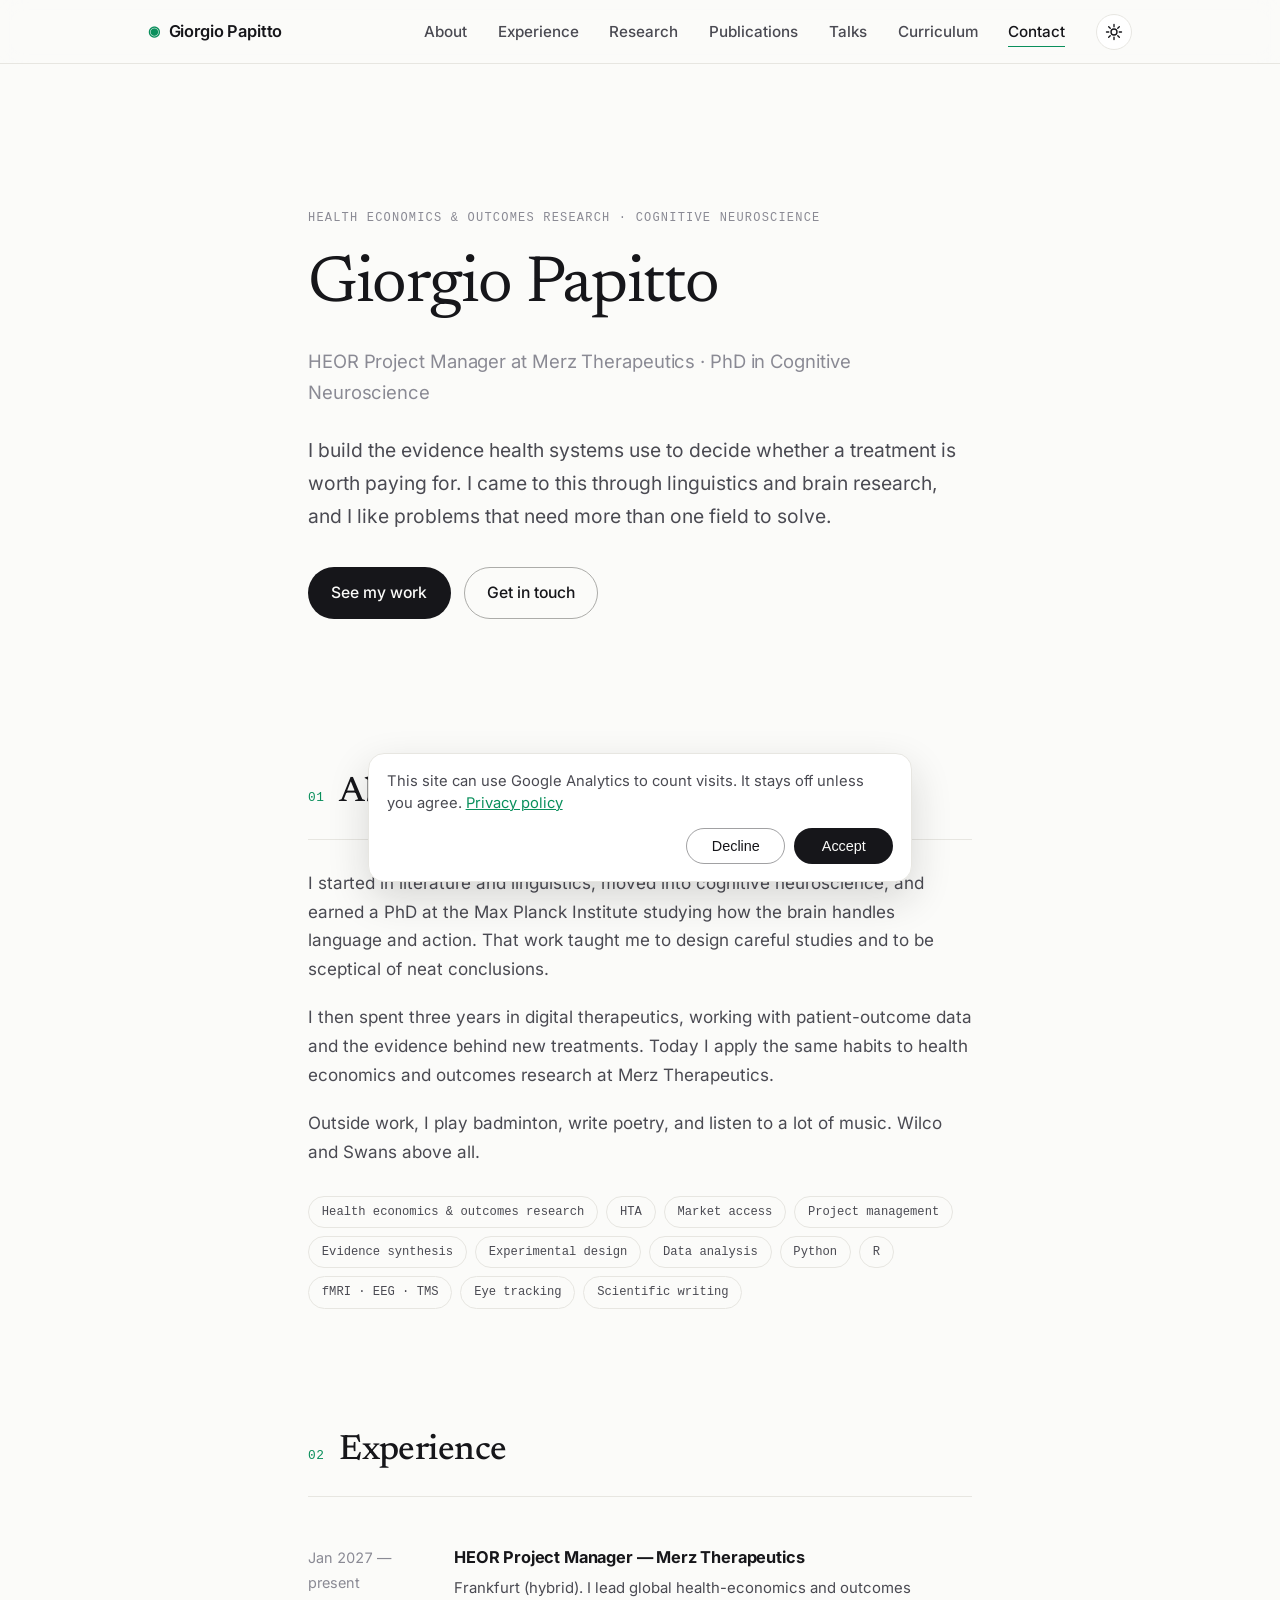
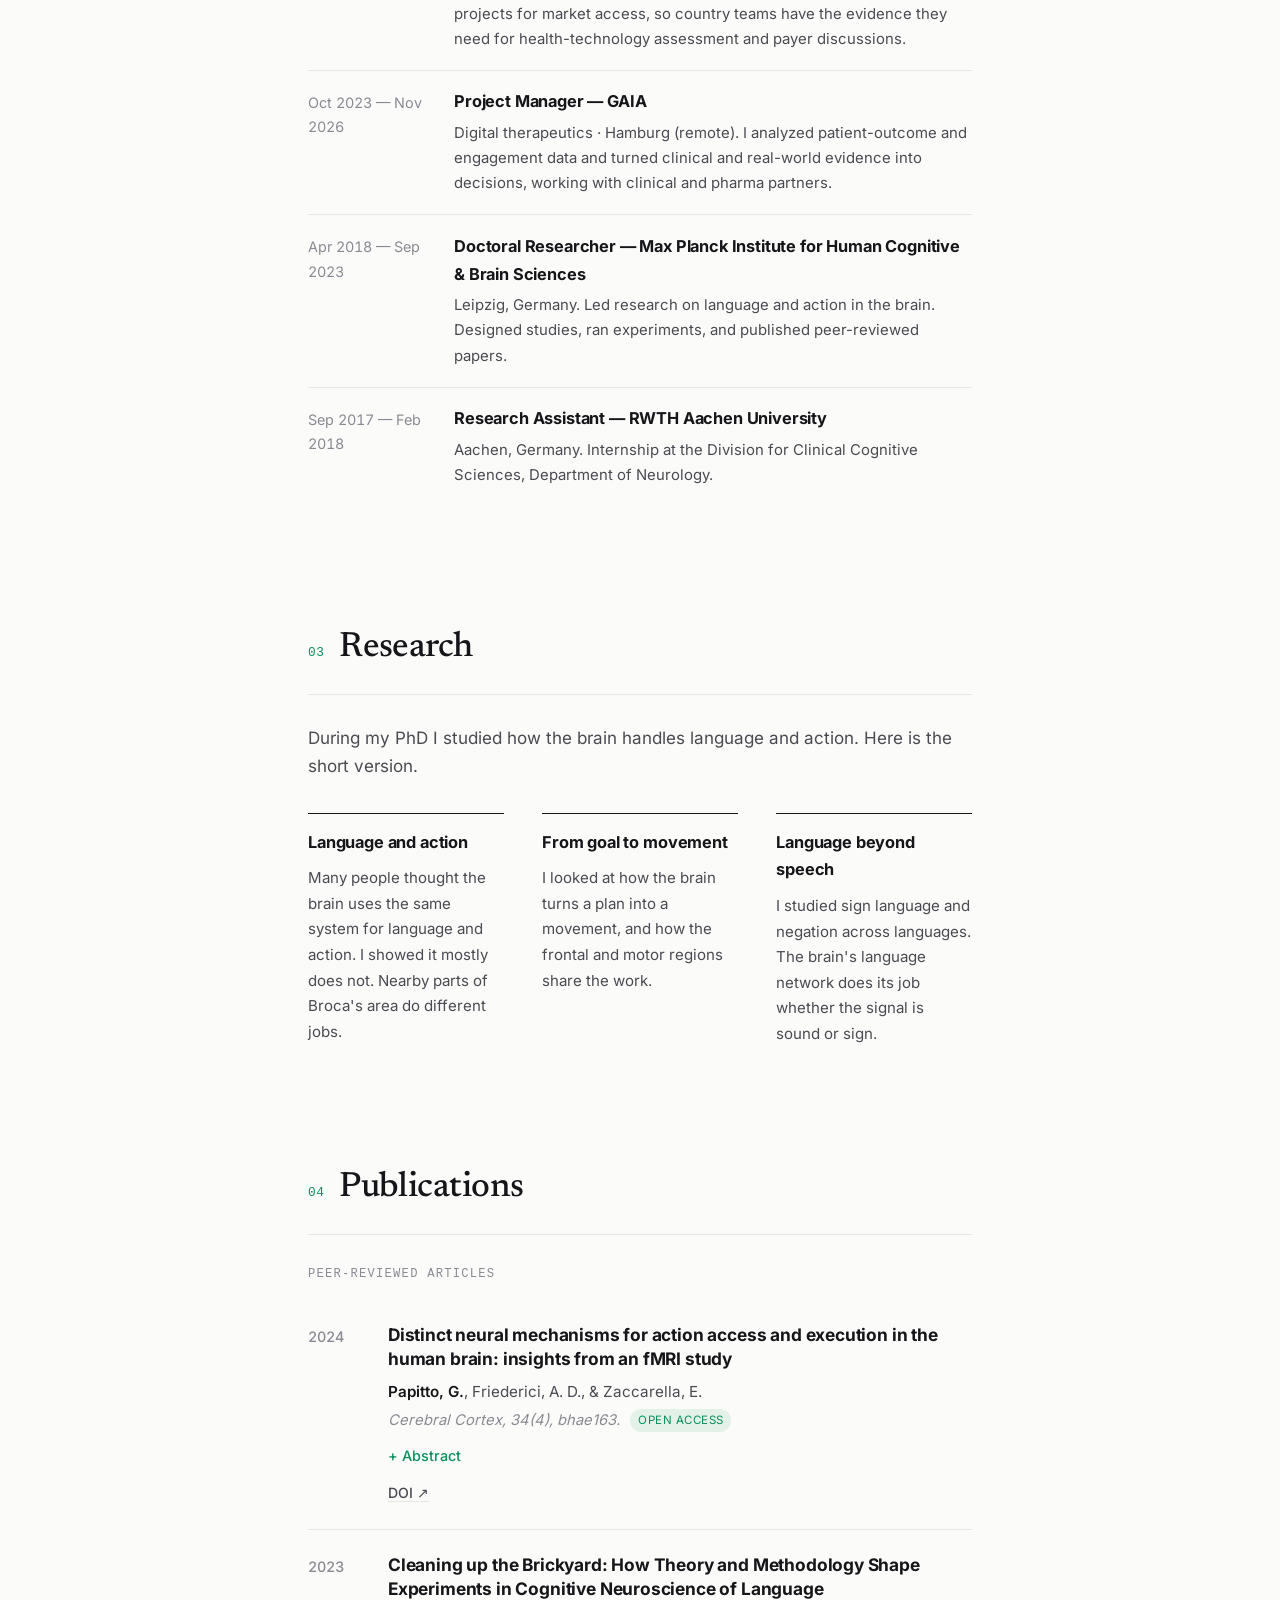
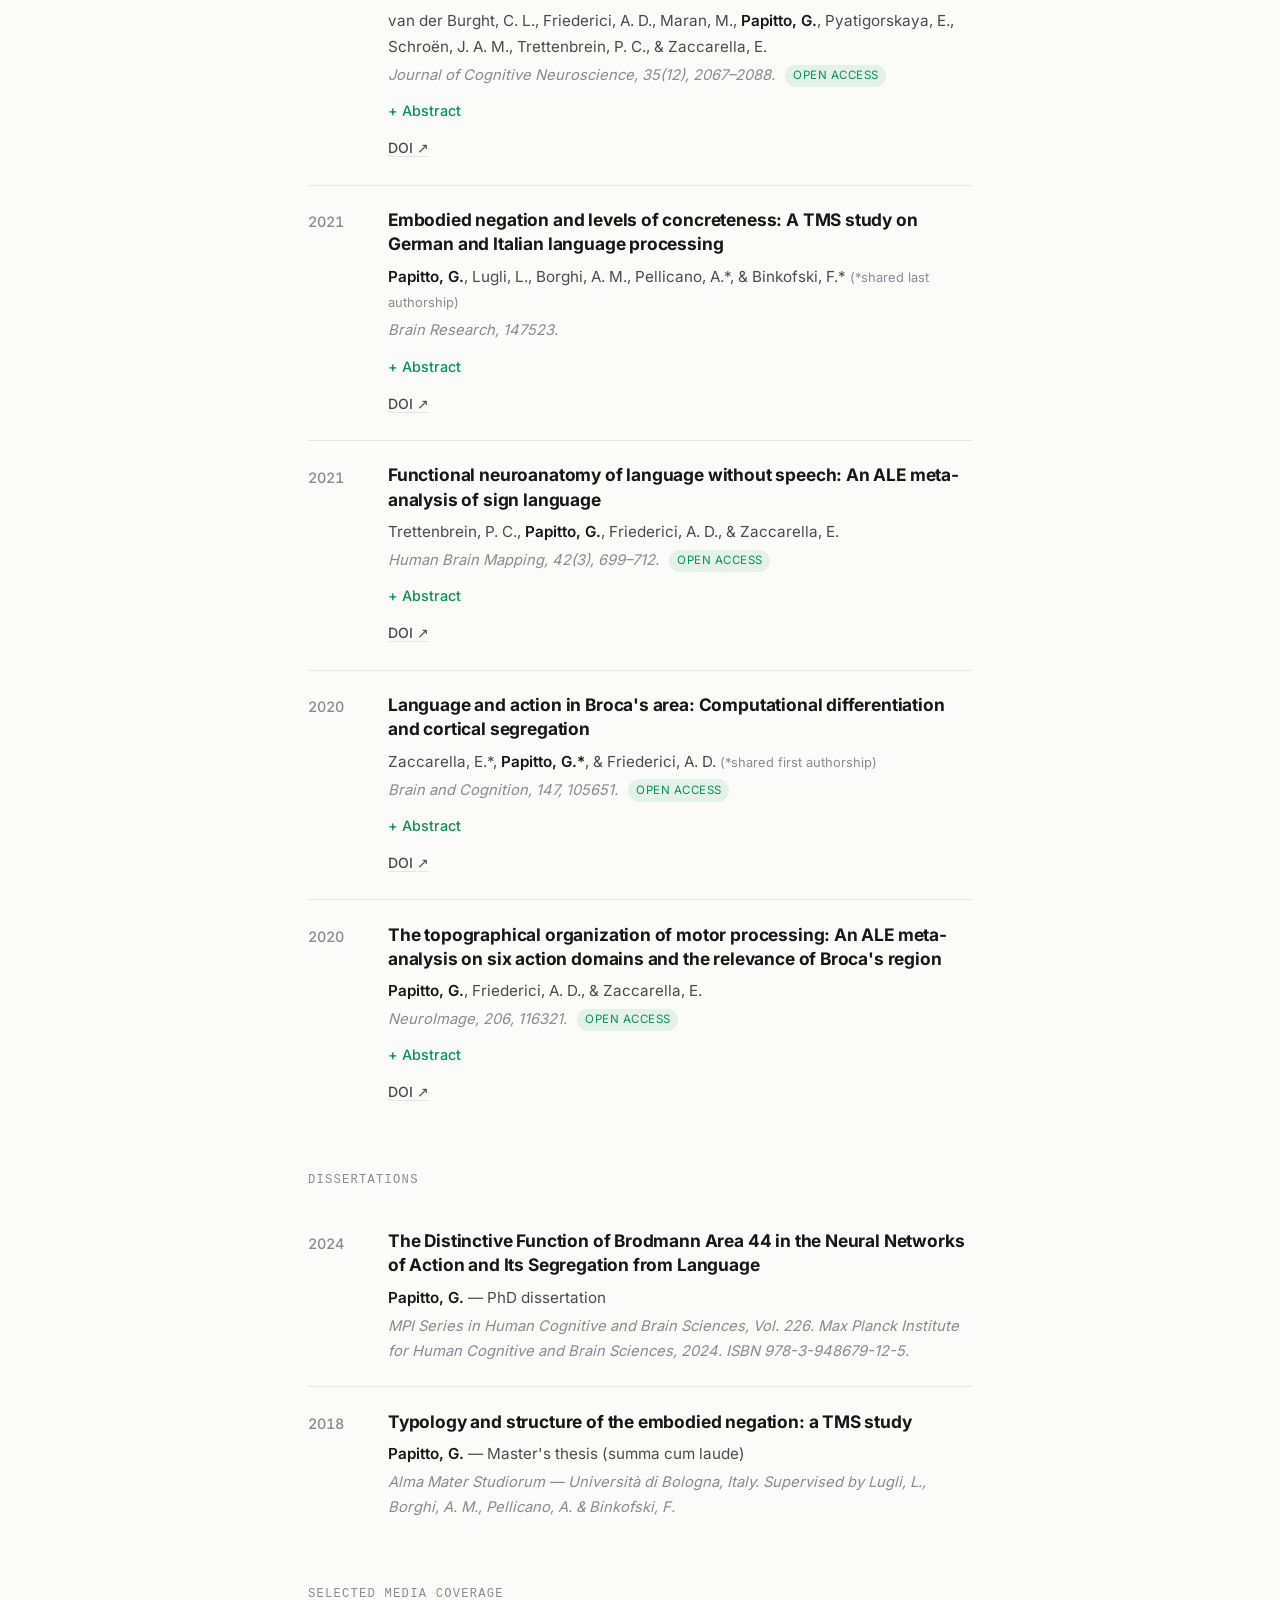
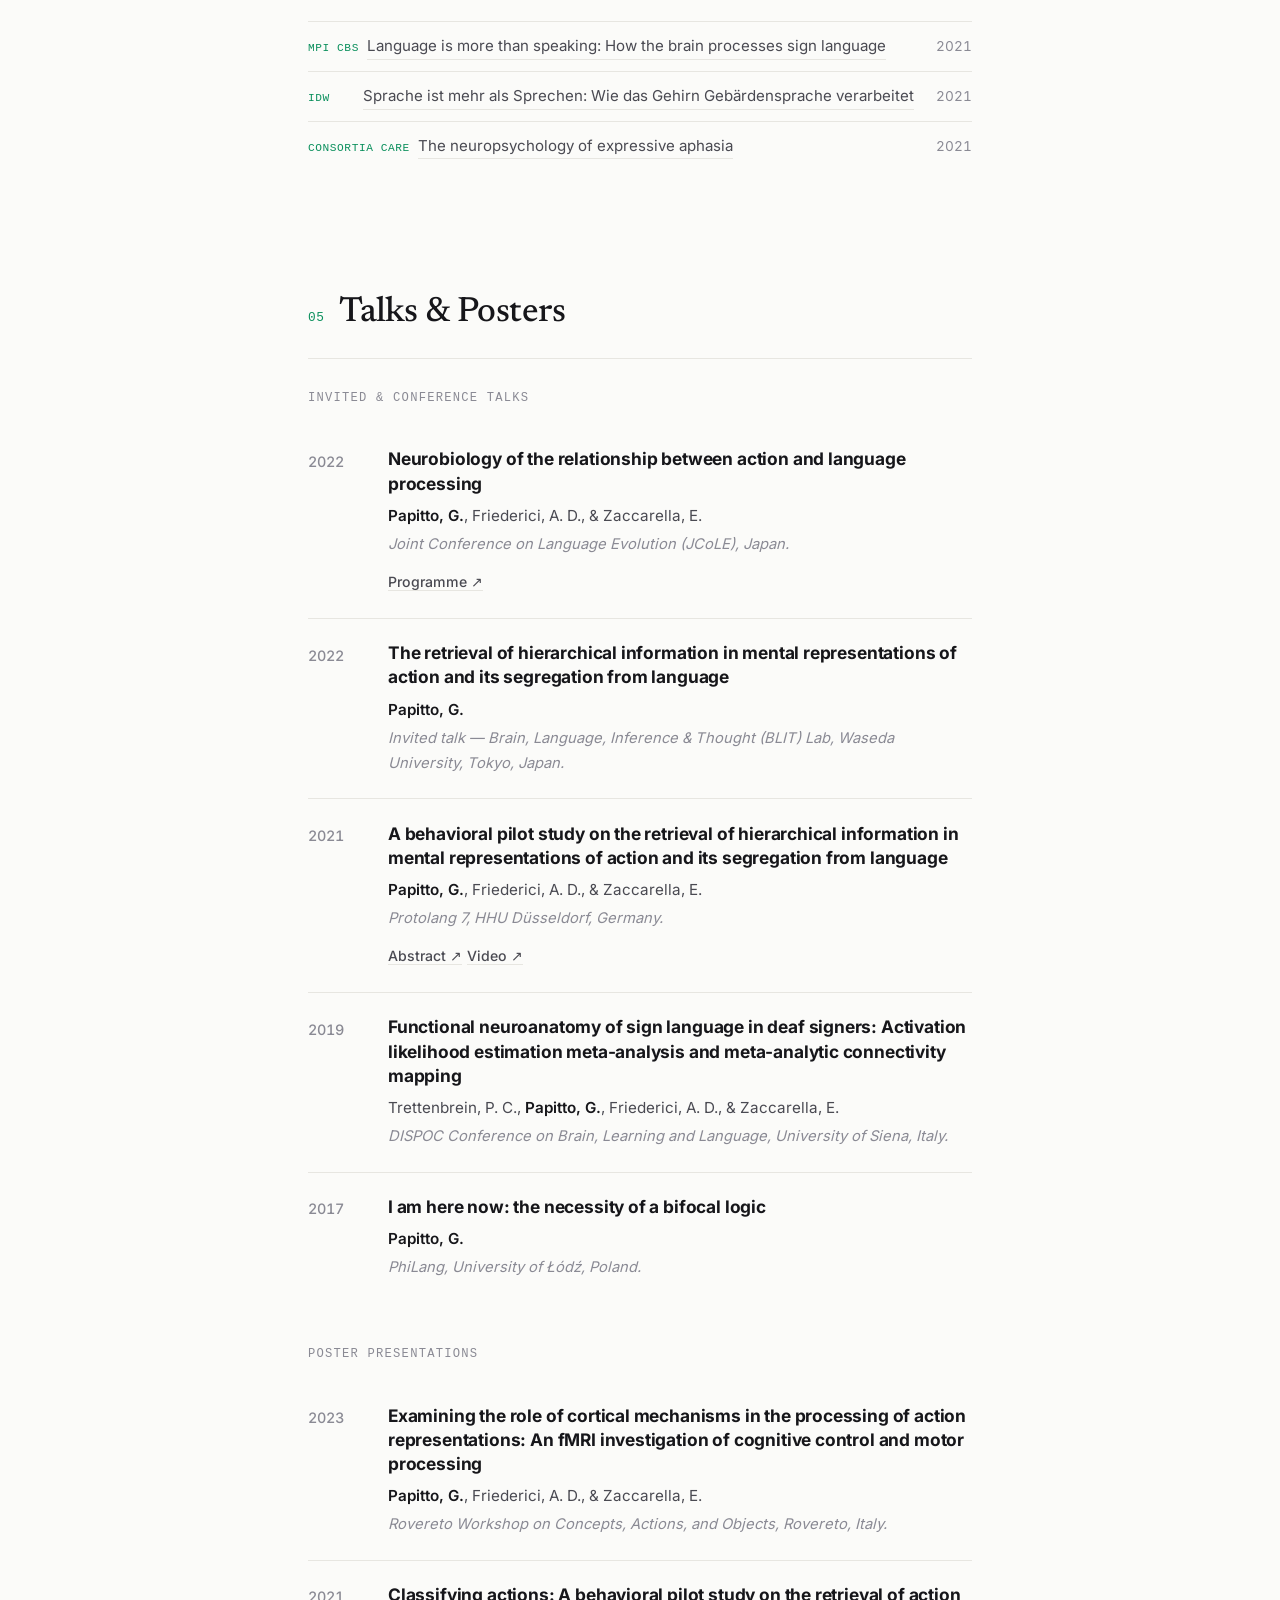
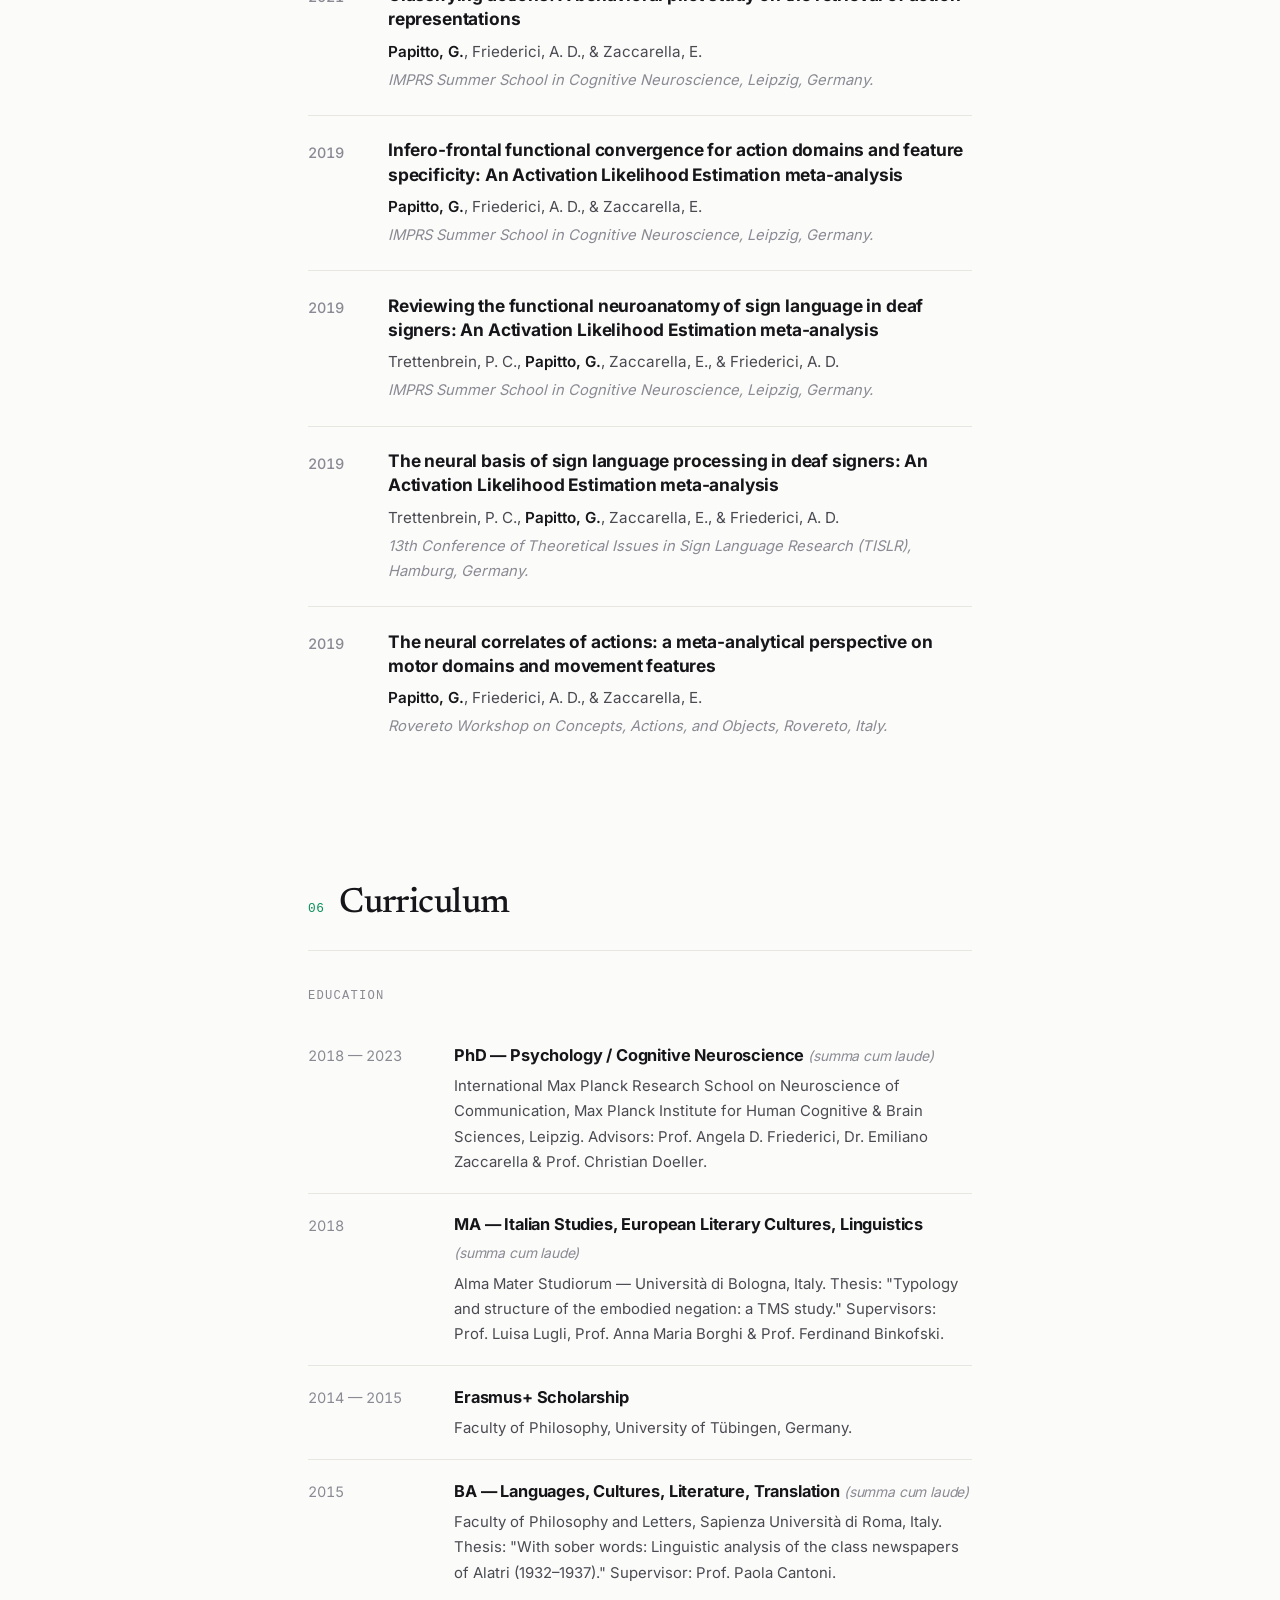
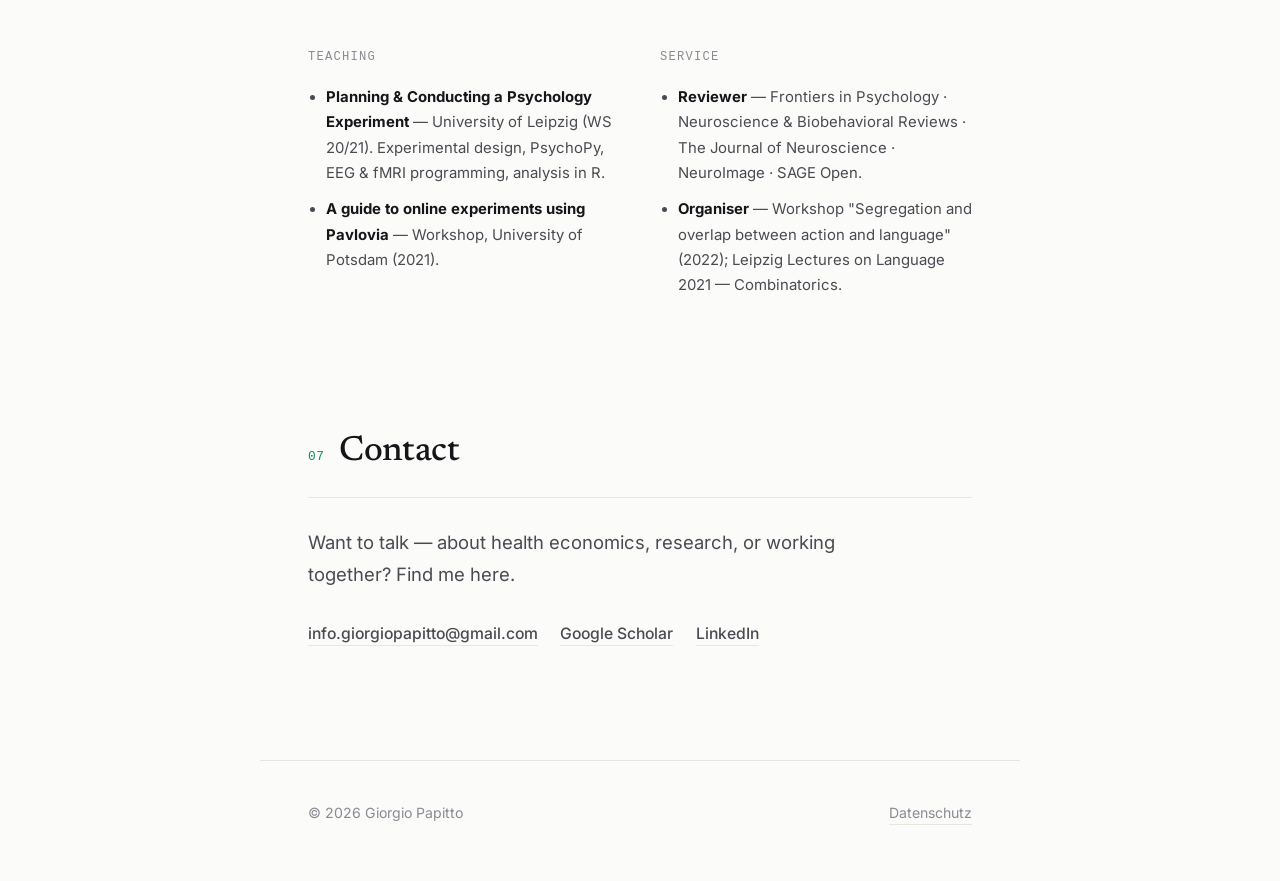
==== index.html @ 7aca3b94 "Keep the January 20 draft on the self-hosted fonts. Co-authored-by: giorgio-p <info.giorgiopapitto@g" ====
<!DOCTYPE html>
<html lang="en">
<head>
  <meta charset="UTF-8" />
  <meta name="viewport" content="width=device-width, initial-scale=1.0" />
  <title>Giorgio Papitto — Health Economics &amp; Cognitive Neuroscience</title>
  <meta name="description" content="Giorgio Papitto — HEOR Project Manager at Merz Therapeutics, with a PhD in cognitive neuroscience. Work, research, and publications." />
  <meta name="author" content="Giorgio Papitto" />

  <!-- Open Graph -->
  <meta property="og:type" content="website" />
  <meta property="og:title" content="Giorgio Papitto — Health Economics &amp; Cognitive Neuroscience" />
  <meta property="og:description" content="HEOR Project Manager at Merz Therapeutics. PhD in cognitive neuroscience." />
  <meta property="og:url" content="https://www.giorgiopapitto.eu" />

  <link rel="icon" type="image/svg+xml" href="favicon.svg" />
  <meta name="theme-color" content="#ff5a1f" />

  <link rel="stylesheet" href="styles.css" />

  <!-- SEO: canonical + structured data -->
  <link rel="canonical" href="https://www.giorgiopapitto.eu/" />
  <script type="application/ld+json">
  {
    "@context": "https://schema.org",
    "@type": "Person",
    "name": "Giorgio Papitto",
    "url": "https://www.giorgiopapitto.eu",
    "jobTitle": "HEOR Project Manager",
    "worksFor": { "@type": "Organization", "name": "Merz Therapeutics" },
    "alumniOf": "Max Planck Institute for Human Cognitive and Brain Sciences",
    "sameAs": [
      "https://scholar.google.com/citations?user=nSxUtloAAAAJ",
      "https://www.linkedin.com/in/g-pap"
    ]
  }
  </script>
  
</head>
<body>
  <a class="skip-link" href="#main">Skip to content</a>

  <header class="site-header" id="top">
    <nav class="nav" aria-label="Primary">
      <a class="nav__brand" href="#" aria-label="Giorgio Papitto — home">
        <span class="nav__mark" aria-hidden="true">◉</span>
        <span class="nav__name">Giorgio Papitto</span>
      </a>

      <button class="nav__toggle" aria-expanded="false" aria-controls="nav-menu" aria-label="Toggle navigation">
        <span></span><span></span><span></span>
      </button>

      <ul class="nav__menu" id="nav-menu">
        <li><a href="#about">About</a></li>
        <li><a href="#experience">Experience</a></li>
        <li><a href="#research">Research</a></li>
        <li><a href="#publications">Publications</a></li>
        <li><a href="#talks">Talks</a></li>
        <li><a href="#curriculum">Curriculum</a></li>
        <li><a href="#contact">Contact</a></li>
        <li>
          <button class="theme-toggle" id="theme-toggle" aria-label="Switch colour theme" title="Switch theme">
            <svg class="theme-toggle__icon theme-toggle__icon--sun" viewBox="0 0 24 24" aria-hidden="true"><circle cx="12" cy="12" r="4"/><path d="M12 2v3M12 19v3M2 12h3M19 12h3M4.9 4.9l2.1 2.1M17 17l2.1 2.1M19.1 4.9 17 7M7 17l-2.1 2.1"/></svg>
            <svg class="theme-toggle__icon theme-toggle__icon--moon" viewBox="0 0 24 24" aria-hidden="true"><path d="M21 12.8A9 9 0 1 1 11.2 3a7 7 0 0 0 9.8 9.8z"/></svg>
          </button>
        </li>
      </ul>
    </nav>
  </header>

  <main id="main">
    <!-- HERO -->
    <section class="hero" aria-labelledby="hero-title">
      <p class="hero__eyebrow">Health Economics &amp; Outcomes Research · Cognitive Neuroscience</p>
      <h1 class="hero__title" id="hero-title">Giorgio&nbsp;Papitto</h1>
      <p class="hero__role">HEOR Project Manager at Merz Therapeutics · PhD in Cognitive Neuroscience</p>
      <p class="hero__lede">
        I build the evidence health systems use to decide whether a treatment is worth paying
        for. I came to this through linguistics and brain research, and I like problems that
        need more than one field to solve.
      </p>
      <div class="hero__actions">
        <a class="btn btn--primary" href="#experience">See my work</a>
        <a class="btn btn--ghost" href="#contact">Get in touch</a>
      </div>
    </section>

    <!-- ABOUT -->
    <section class="section" id="about" aria-labelledby="about-title">
      <div class="section__head">
        <span class="section__index">01</span>
        <h2 class="section__title" id="about-title">About</h2>
      </div>
      <div class="prose">
        <p>
          I started in literature and linguistics, moved into cognitive neuroscience, and earned
          a PhD at the Max Planck Institute studying how the brain handles language and action.
          That work taught me to design careful studies and to be sceptical of neat conclusions.
        </p>
        <p>
          I then spent three years in digital therapeutics, working with patient-outcome data
          and the evidence behind new treatments. Today I apply the same habits to health
          economics and outcomes research at Merz Therapeutics.
        </p>
        <p>
          Outside work, I play badminton, write poetry, and listen to a lot of music. Wilco and
          Swans above all.
        </p>
      </div>
      <p class="listening" id="listening" hidden>
        <a class="listening__brand" href="https://listenbrainz.org/user/gio_pap/" target="_blank" rel="noopener" aria-label="ListenBrainz profile">
          <svg class="listening__logo" viewBox="0 0 27 30" aria-hidden="true" focusable="false">
            <polygon fill="#353070" points="13 1 1 8 1 22 13 29 13 1"/>
            <polygon fill="#eb743b" points="14 1 26 8 26 22 14 29 14 1"/>
          </svg>
        </a>
        <span class="listening__copy">
          <span class="listening__meta">
            <span class="listening__label" id="listening-label">Last played</span>
            <span class="listening__source">ListenBrainz</span>
          </span>
          <a class="listening__track" id="listening-track" href="https://listenbrainz.org/user/gio_pap/" target="_blank" rel="noopener"></a>
        </span>
      </p>
      <ul class="tags" aria-label="Focus and tools">
        <li>Health economics &amp; outcomes research</li>
        <li>HTA</li>
        <li>Market access</li>
        <li>Project management</li>
        <li>Evidence synthesis</li>
        <li>Experimental design</li>
        <li>Data analysis</li>
        <li>Python</li>
        <li>R</li>
        <li>fMRI · EEG · TMS</li>
        <li>Eye tracking</li>
        <li>Scientific writing</li>
      </ul>
    </section>

    <!-- EXPERIENCE -->
    <section class="section" id="experience" aria-labelledby="experience-title">
      <div class="section__head">
        <span class="section__index">02</span>
        <h2 class="section__title" id="experience-title">Experience</h2>
      </div>
      <ul class="timeline">
        <li class="timeline__item">
          <span class="timeline__date">Jan 2027 — present</span>
          <div class="timeline__body">
            <h4>HEOR Project Manager — Merz Therapeutics</h4>
            <p>Frankfurt (hybrid). I lead global health-economics and outcomes projects for market access, so country teams have the evidence they need for health-technology assessment and payer discussions.</p>
          </div>
        </li>
        <li class="timeline__item">
          <span class="timeline__date">Oct 2023 — Nov 2026</span>
          <div class="timeline__body">
            <h4>Project Manager — GAIA</h4>
            <p>Digital therapeutics · Hamburg (remote). I analyzed patient-outcome and engagement data and turned clinical and real-world evidence into decisions, working with clinical and pharma partners.</p>
          </div>
        </li>
        <li class="timeline__item">
          <span class="timeline__date">Apr 2018 — Sep 2023</span>
          <div class="timeline__body">
            <h4>Doctoral Researcher — Max Planck Institute for Human Cognitive &amp; Brain Sciences</h4>
            <p>Leipzig, Germany. Led research on language and action in the brain. Designed studies, ran experiments, and published peer-reviewed papers.</p>
          </div>
        </li>
        <li class="timeline__item">
          <span class="timeline__date">Sep 2017 — Feb 2018</span>
          <div class="timeline__body">
            <h4>Research Assistant — RWTH Aachen University</h4>
            <p>Aachen, Germany. Internship at the Division for Clinical Cognitive Sciences, Department of Neurology.</p>
          </div>
        </li>
      </ul>
    </section>

    <!-- RESEARCH -->
    <section class="section" id="research" aria-labelledby="research-title">
      <div class="section__head">
        <span class="section__index">03</span>
        <h2 class="section__title" id="research-title">Research</h2>
      </div>
      <p class="section__intro">
        During my PhD I studied how the brain handles language and action. Here is the short
        version.
      </p>
      <div class="cards">
        <article class="card">
          <h3 class="card__title">Language and action</h3>
          <p class="card__body">
            Many people thought the brain uses the same system for language and action. I showed
            it mostly does not. Nearby parts of Broca's area do different jobs.
          </p>
        </article>
        <article class="card">
          <h3 class="card__title">From goal to movement</h3>
          <p class="card__body">
            I looked at how the brain turns a plan into a movement, and how the frontal and motor
            regions share the work.
          </p>
        </article>
        <article class="card">
          <h3 class="card__title">Language beyond speech</h3>
          <p class="card__body">
            I studied sign language and negation across languages. The brain's language network
            does its job whether the signal is sound or sign.
          </p>
        </article>
      </div>
    </section>

    <!-- PUBLICATIONS -->
    <section class="section" id="publications" aria-labelledby="publications-title">
      <div class="section__head">
        <span class="section__index">04</span>
        <h2 class="section__title" id="publications-title">Publications</h2>
      </div>

      <h3 class="pub-group">Peer-reviewed articles</h3>
      <ol class="pubs">
        <li class="pub">
          <span class="pub__year">2024</span>
          <div class="pub__main">
            <h4 class="pub__title">Distinct neural mechanisms for action access and execution in the human brain: insights from an fMRI study</h4>
            <p class="pub__authors"><strong>Papitto, G.</strong>, Friederici, A. D., &amp; Zaccarella, E.</p>
            <p class="pub__venue">Cerebral Cortex, 34(4), bhae163. <span class="pub__tag">Open Access</span></p>
            <details class="pub__abstract">
              <summary>Abstract</summary>
              <p>Goal-directed actions are fundamental to human behavior, whereby inner goals are achieved through mapping action representations to motor outputs. The left premotor cortex (BA6) and the posterior portion of Broca's area (BA44) are two modulatory poles of the action system. However, how these regions support the representation–output mapping within the system is not yet understood. To address this, we conducted a finger-tapping fMRI experiment using action categories ranging from specific to general. We found distinct neural behaviors in BA44 and BA6 during action category processing and motor execution. During access of action categories, activity in a posterior portion of BA44 (pBA44) decreased linearly as categories became less specific; conversely, during motor execution, activity in BA6 increased linearly with less specific categories. We suggest that pBA44 facilitates access to action categories using motor information from the behavioral context, while the premotor cortex integrates motor information to execute the selected action.</p>
            </details>
            <p class="pub__links"><a href="https://doi.org/10.1093/cercor/bhae163" target="_blank" rel="noopener">DOI ↗</a></p>
          </div>
        </li>

        <li class="pub">
          <span class="pub__year">2023</span>
          <div class="pub__main">
            <h4 class="pub__title">Cleaning up the Brickyard: How Theory and Methodology Shape Experiments in Cognitive Neuroscience of Language</h4>
            <p class="pub__authors">van der Burght, C. L., Friederici, A. D., Maran, M., <strong>Papitto, G.</strong>, Pyatigorskaya, E., Schroën, J. A. M., Trettenbrein, P. C., &amp; Zaccarella, E.</p>
            <p class="pub__venue">Journal of Cognitive Neuroscience, 35(12), 2067–2088. <span class="pub__tag">Open Access</span></p>
            <details class="pub__abstract">
              <summary>Abstract</summary>
              <p>The capacity for language is a defining property of our species, yet despite decades of research, evidence on its neural basis is still mixed and a generalized consensus is difficult to achieve. We suggest that this is partly caused by researchers defining "language" in different ways, with focus on a wide range of phenomena, properties, and levels of investigation. Accordingly, there is very little agreement among cognitive neuroscientists of language on the operationalization of fundamental concepts to be investigated in neuroscientific experiments. Here, we review chains of derivation in the cognitive neuroscience of language, focusing on how the hypothesis under consideration is defined by a combination of theoretical and methodological assumptions. We first attempt to disentangle the complex relationship between linguistics, psychology, and neuroscience in the field. Next, we focus on how conclusions that can be drawn from any experiment are inherently constrained by auxiliary assumptions, both theoretical and methodological, on which the validity of conclusions rests. These issues are discussed in the context of classical experimental manipulations as well as study designs that employ novel approaches such as naturalistic stimuli and computational modeling. We conclude by proposing that a highly interdisciplinary field such as the cognitive neuroscience of language requires researchers to form explicit statements concerning the theoretical definitions, methodological choices, and other constraining factors involved in their work.</p>
            </details>
            <p class="pub__links"><a href="https://doi.org/10.1162/jocn_a_02058" target="_blank" rel="noopener">DOI ↗</a></p>
          </div>
        </li>

        <li class="pub">
          <span class="pub__year">2021</span>
          <div class="pub__main">
            <h4 class="pub__title">Embodied negation and levels of concreteness: A TMS study on German and Italian language processing</h4>
            <p class="pub__authors"><strong>Papitto, G.</strong>, Lugli, L., Borghi, A. M., Pellicano, A.*, &amp; Binkofski, F.* <span class="pub__note">(*shared last authorship)</span></p>
            <p class="pub__venue">Brain Research, 147523.</p>
            <details class="pub__abstract">
              <summary>Abstract</summary>
              <p>According to the embodied cognition perspective, linguistic negation may block the motor simulations induced by language processing. TMS was applied to the left primary motor cortex (hand area) of monolingual Italian and German participants during rapid serial visual presentation of sentences from their own language, where the negative particle is located at the beginning and at the end of the sentence, respectively. We investigated whether the interruption of motor simulation (reduced motor evoked potentials) takes place similarly across two languages differing in the position of the negative marker, and manipulated levels of sentence concreteness. Our findings indicate that negation acts as a block on motor representations, but independently from the language and word concreteness level.</p>
            </details>
            <p class="pub__links"><a href="https://doi.org/10.1016/j.brainres.2021.147523" target="_blank" rel="noopener">DOI ↗</a></p>
          </div>
        </li>

        <li class="pub">
          <span class="pub__year">2021</span>
          <div class="pub__main">
            <h4 class="pub__title">Functional neuroanatomy of language without speech: An ALE meta-analysis of sign language</h4>
            <p class="pub__authors">Trettenbrein, P. C., <strong>Papitto, G.</strong>, Friederici, A. D., &amp; Zaccarella, E.</p>
            <p class="pub__venue">Human Brain Mapping, 42(3), 699–712. <span class="pub__tag">Open Access</span></p>
            <details class="pub__abstract">
              <summary>Abstract</summary>
              <p>Sign language conveys linguistic information using gestures instead of sounds. Applying a meta-analytic estimation approach to neuroimaging studies (N = 23; subjects = 316), we ask whether sign-language comprehension in deaf signers relies on the same primarily left-hemispheric cortical network implicated in spoken and written language comprehension in hearing speakers. We show that sign language recruits bilateral fronto-temporo-occipital regions with strong left-lateralization in Broca's area; that Broca's area constitutes a hub attributing abstract linguistic information to gestures; and that sign-language-specific voxels in Broca's area are also crucially involved in spoken and written language. This suggests the human brain evolved a lateralized language network with a supramodal hub in Broca's area that computes linguistic information independent of speech.</p>
            </details>
            <p class="pub__links"><a href="https://doi.org/10.1002/hbm.25254" target="_blank" rel="noopener">DOI ↗</a></p>
          </div>
        </li>

        <li class="pub">
          <span class="pub__year">2020</span>
          <div class="pub__main">
            <h4 class="pub__title">Language and action in Broca's area: Computational differentiation and cortical segregation</h4>
            <p class="pub__authors">Zaccarella, E.*, <strong>Papitto, G.*</strong>, &amp; Friederici, A. D. <span class="pub__note">(*shared first authorship)</span></p>
            <p class="pub__venue">Brain and Cognition, 147, 105651. <span class="pub__tag">Open Access</span></p>
            <details class="pub__abstract">
              <summary>Abstract</summary>
              <p>Actions have been proposed to follow hierarchical principles similar to those hypothesized for language syntax, reflected in the common involvement of neural populations of Broca's area in the inferior frontal gyrus. In this position paper, we follow an influential hypothesis in linguistic theory to introduce the syntactic operation Merge and the corresponding motor/conceptual interfaces. We argue that action hierarchies do not follow the same principles ruling language syntax; rather, hierarchy in the action domain lies in predictive processing mechanisms mapping sensory inputs and statistical regularities of action–goal relationships. Distinct Broca's subregions appear to support different computations across domains: anterior BA44 as a hub for Merge, posterior BA44 for selecting premotor representations from contextual signals.</p>
            </details>
            <p class="pub__links"><a href="https://doi.org/10.1016/j.bandc.2020.105651" target="_blank" rel="noopener">DOI ↗</a></p>
          </div>
        </li>

        <li class="pub">
          <span class="pub__year">2020</span>
          <div class="pub__main">
            <h4 class="pub__title">The topographical organization of motor processing: An ALE meta-analysis on six action domains and the relevance of Broca's region</h4>
            <p class="pub__authors"><strong>Papitto, G.</strong>, Friederici, A. D., &amp; Zaccarella, E.</p>
            <p class="pub__venue">NeuroImage, 206, 116321. <span class="pub__tag">Open Access</span></p>
            <details class="pub__abstract">
              <summary>Abstract</summary>
              <p>Action is a cover term for a large set of motor processes differing in domain specificities. Using Activation Likelihood Estimation (ALE) and Meta-Analytic Connectivity Modeling (MACM) (N = 416; subjects = 5912), we delineate the functional specificities of six domains: action execution, imitation, motor imagery, action observation, motor learning, and motor preparation. Results show distinct functional patterns, with convergence in posterior BA44 (pBA44) for execution, imitation and imagery. The connectivity network seeding in this motor-related pBA44 cluster differs from the network seeding in the language-related anterior BA44, implementing distinct cognitive functions. We propose the motor-related network encompassing pBA44 is recruited when processing movements requiring a mental representation of the action itself.</p>
            </details>
            <p class="pub__links"><a href="https://doi.org/10.1016/j.neuroimage.2019.116321" target="_blank" rel="noopener">DOI ↗</a></p>
          </div>
        </li>
      </ol>

      <h3 class="pub-group">Dissertations</h3>
      <ol class="pubs">
        <li class="pub">
          <span class="pub__year">2024</span>
          <div class="pub__main">
            <h4 class="pub__title">The Distinctive Function of Brodmann Area 44 in the Neural Networks of Action and Its Segregation from Language</h4>
            <p class="pub__authors"><strong>Papitto, G.</strong> — PhD dissertation</p>
            <p class="pub__venue">MPI Series in Human Cognitive and Brain Sciences, Vol. 226. Max Planck Institute for Human Cognitive and Brain Sciences, 2024. ISBN 978-3-948679-12-5.</p>
          </div>
        </li>
        <li class="pub">
          <span class="pub__year">2018</span>
          <div class="pub__main">
            <h4 class="pub__title">Typology and structure of the embodied negation: a TMS study</h4>
            <p class="pub__authors"><strong>Papitto, G.</strong> — Master's thesis (summa cum laude)</p>
            <p class="pub__venue">Alma Mater Studiorum — Università di Bologna, Italy. Supervised by Lugli, L., Borghi, A. M., Pellicano, A. &amp; Binkofski, F.</p>
          </div>
        </li>
      </ol>

      <h3 class="pub-group">Selected media coverage</h3>
      <ul class="media">
        <li><span class="media__src">MPI CBS</span> <a href="https://www.cbs.mpg.de/how-the-brain-processes-sign-language" target="_blank" rel="noopener">Language is more than speaking: How the brain processes sign language</a> <span class="media__date">2021</span></li>
        <li><span class="media__src">IDW</span> <a href="https://nachrichten.idw-online.de/2021/02/15/sprache-ist-mehr-als-sprechen-wie-das-gehirn-gebaerdensprache-verarbeitet/" target="_blank" rel="noopener">Sprache ist mehr als Sprechen: Wie das Gehirn Gebärdensprache verarbeitet</a> <span class="media__date">2021</span></li>
        <li><span class="media__src">Consortia Care</span> <a href="https://consortiacare.ca/psychology/expressive-aphasia-foaned/" target="_blank" rel="noopener">The neuropsychology of expressive aphasia</a> <span class="media__date">2021</span></li>
      </ul>
    </section>

    <!-- TALKS -->
    <section class="section" id="talks" aria-labelledby="talks-title">
      <div class="section__head">
        <span class="section__index">05</span>
        <h2 class="section__title" id="talks-title">Talks &amp; Posters</h2>
      </div>

      <h3 class="pub-group">Invited &amp; conference talks</h3>
      <ol class="pubs">
        <li class="pub">
          <span class="pub__year">2022</span>
          <div class="pub__main">
            <h4 class="pub__title">Neurobiology of the relationship between action and language processing</h4>
            <p class="pub__authors"><strong>Papitto, G.</strong>, Friederici, A. D., &amp; Zaccarella, E.</p>
            <p class="pub__venue">Joint Conference on Language Evolution (JCoLE), Japan.</p>
            <p class="pub__links"><a href="https://sites.google.com/view/jcole-action-language/program" target="_blank" rel="noopener">Programme ↗</a></p>
          </div>
        </li>
        <li class="pub">
          <span class="pub__year">2022</span>
          <div class="pub__main">
            <h4 class="pub__title">The retrieval of hierarchical information in mental representations of action and its segregation from language</h4>
            <p class="pub__authors"><strong>Papitto, G.</strong></p>
            <p class="pub__venue">Invited talk — Brain, Language, Inference &amp; Thought (BLIT) Lab, Waseda University, Tokyo, Japan.</p>
          </div>
        </li>
        <li class="pub">
          <span class="pub__year">2021</span>
          <div class="pub__main">
            <h4 class="pub__title">A behavioral pilot study on the retrieval of hierarchical information in mental representations of action and its segregation from language</h4>
            <p class="pub__authors"><strong>Papitto, G.</strong>, Friederici, A. D., &amp; Zaccarella, E.</p>
            <p class="pub__venue">Protolang 7, HHU Düsseldorf, Germany.</p>
            <p class="pub__links"><a href="https://blogs.phil.hhu.de/protolang7/a-behavioral-pilot-study-on-the-retrieval-of-hierarchical-information-in-mental-representations-of-action-and-its-segregation-from-language/" target="_blank" rel="noopener">Abstract ↗</a> <a href="https://www.youtube.com/watch?v=2BvpcA9CwMg" target="_blank" rel="noopener">Video ↗</a></p>
          </div>
        </li>
        <li class="pub">
          <span class="pub__year">2019</span>
          <div class="pub__main">
            <h4 class="pub__title">Functional neuroanatomy of sign language in deaf signers: Activation likelihood estimation meta-analysis and meta-analytic connectivity mapping</h4>
            <p class="pub__authors">Trettenbrein, P. C., <strong>Papitto, G.</strong>, Friederici, A. D., &amp; Zaccarella, E.</p>
            <p class="pub__venue">DISPOC Conference on Brain, Learning and Language, University of Siena, Italy.</p>
          </div>
        </li>
        <li class="pub">
          <span class="pub__year">2017</span>
          <div class="pub__main">
            <h4 class="pub__title">I am here now: the necessity of a bifocal logic</h4>
            <p class="pub__authors"><strong>Papitto, G.</strong></p>
            <p class="pub__venue">PhiLang, University of Łódź, Poland.</p>
          </div>
        </li>
      </ol>

      <h3 class="pub-group">Poster presentations</h3>
      <ol class="pubs">
        <li class="pub">
          <span class="pub__year">2023</span>
          <div class="pub__main">
            <h4 class="pub__title">Examining the role of cortical mechanisms in the processing of action representations: An fMRI investigation of cognitive control and motor processing</h4>
            <p class="pub__authors"><strong>Papitto, G.</strong>, Friederici, A. D., &amp; Zaccarella, E.</p>
            <p class="pub__venue">Rovereto Workshop on Concepts, Actions, and Objects, Rovereto, Italy.</p>
          </div>
        </li>
        <li class="pub">
          <span class="pub__year">2021</span>
          <div class="pub__main">
            <h4 class="pub__title">Classifying actions: A behavioral pilot study on the retrieval of action representations</h4>
            <p class="pub__authors"><strong>Papitto, G.</strong>, Friederici, A. D., &amp; Zaccarella, E.</p>
            <p class="pub__venue">IMPRS Summer School in Cognitive Neuroscience, Leipzig, Germany.</p>
          </div>
        </li>
        <li class="pub">
          <span class="pub__year">2019</span>
          <div class="pub__main">
            <h4 class="pub__title">Infero-frontal functional convergence for action domains and feature specificity: An Activation Likelihood Estimation meta-analysis</h4>
            <p class="pub__authors"><strong>Papitto, G.</strong>, Friederici, A. D., &amp; Zaccarella, E.</p>
            <p class="pub__venue">IMPRS Summer School in Cognitive Neuroscience, Leipzig, Germany.</p>
          </div>
        </li>
        <li class="pub">
          <span class="pub__year">2019</span>
          <div class="pub__main">
            <h4 class="pub__title">Reviewing the functional neuroanatomy of sign language in deaf signers: An Activation Likelihood Estimation meta-analysis</h4>
            <p class="pub__authors">Trettenbrein, P. C., <strong>Papitto, G.</strong>, Zaccarella, E., &amp; Friederici, A. D.</p>
            <p class="pub__venue">IMPRS Summer School in Cognitive Neuroscience, Leipzig, Germany.</p>
          </div>
        </li>
        <li class="pub">
          <span class="pub__year">2019</span>
          <div class="pub__main">
            <h4 class="pub__title">The neural basis of sign language processing in deaf signers: An Activation Likelihood Estimation meta-analysis</h4>
            <p class="pub__authors">Trettenbrein, P. C., <strong>Papitto, G.</strong>, Zaccarella, E., &amp; Friederici, A. D.</p>
            <p class="pub__venue">13th Conference of Theoretical Issues in Sign Language Research (TISLR), Hamburg, Germany.</p>
          </div>
        </li>
        <li class="pub">
          <span class="pub__year">2019</span>
          <div class="pub__main">
            <h4 class="pub__title">The neural correlates of actions: a meta-analytical perspective on motor domains and movement features</h4>
            <p class="pub__authors"><strong>Papitto, G.</strong>, Friederici, A. D., &amp; Zaccarella, E.</p>
            <p class="pub__venue">Rovereto Workshop on Concepts, Actions, and Objects, Rovereto, Italy.</p>
          </div>
        </li>
      </ol>
    </section>

    <!-- CURRICULUM -->
    <section class="section" id="curriculum" aria-labelledby="curriculum-title">
      <div class="section__head">
        <span class="section__index">06</span>
        <h2 class="section__title" id="curriculum-title">Curriculum</h2>
      </div>

      <h3 class="cv-group">Education</h3>
      <ul class="timeline">
        <li class="timeline__item">
          <span class="timeline__date">2018 — 2023</span>
          <div class="timeline__body">
            <h4>PhD — Psychology / Cognitive Neuroscience <em>(summa cum laude)</em></h4>
            <p>International Max Planck Research School on Neuroscience of Communication, Max Planck Institute for Human Cognitive &amp; Brain Sciences, Leipzig. Advisors: Prof. Angela D. Friederici, Dr. Emiliano Zaccarella &amp; Prof. Christian Doeller.</p>
          </div>
        </li>
        <li class="timeline__item">
          <span class="timeline__date">2018</span>
          <div class="timeline__body">
            <h4>MA — Italian Studies, European Literary Cultures, Linguistics <em>(summa cum laude)</em></h4>
            <p>Alma Mater Studiorum — Università di Bologna, Italy. Thesis: "Typology and structure of the embodied negation: a TMS study." Supervisors: Prof. Luisa Lugli, Prof. Anna Maria Borghi &amp; Prof. Ferdinand Binkofski.</p>
          </div>
        </li>
        <li class="timeline__item">
          <span class="timeline__date">2014 — 2015</span>
          <div class="timeline__body">
            <h4>Erasmus+ Scholarship</h4>
            <p>Faculty of Philosophy, University of Tübingen, Germany.</p>
          </div>
        </li>
        <li class="timeline__item">
          <span class="timeline__date">2015</span>
          <div class="timeline__body">
            <h4>BA — Languages, Cultures, Literature, Translation <em>(summa cum laude)</em></h4>
            <p>Faculty of Philosophy and Letters, Sapienza Università di Roma, Italy. Thesis: "With sober words: Linguistic analysis of the class newspapers of Alatri (1932–1937)." Supervisor: Prof. Paola Cantoni.</p>
          </div>
        </li>
      </ul>

      <div class="cv-grid">
        <div>
          <h3 class="cv-group">Teaching</h3>
          <ul class="cv-list">
            <li><strong>Planning &amp; Conducting a Psychology Experiment</strong> — University of Leipzig (WS 20/21). Experimental design, PsychoPy, EEG &amp; fMRI programming, analysis in R.</li>
            <li><strong>A guide to online experiments using Pavlovia</strong> — Workshop, University of Potsdam (2021).</li>
          </ul>
        </div>
        <div>
          <h3 class="cv-group">Service</h3>
          <ul class="cv-list">
            <li><strong>Reviewer</strong> — Frontiers in Psychology · Neuroscience &amp; Biobehavioral Reviews · The Journal of Neuroscience · NeuroImage · SAGE Open.</li>
            <li><strong>Organiser</strong> — Workshop "Segregation and overlap between action and language" (2022); Leipzig Lectures on Language 2021 — Combinatorics.</li>
          </ul>
        </div>
      </div>
    </section>

    <!-- CONTACT -->
    <section class="section section--contact" id="contact" aria-labelledby="contact-title">
      <div class="section__head">
        <span class="section__index">07</span>
        <h2 class="section__title" id="contact-title">Contact</h2>
      </div>
      <p class="contact__lede">
        Want to talk — about health economics, research, or working together? Find me here.
      </p>
      <ul class="contact__inline">
        <li><a href="mailto:info.giorgiopapitto@gmail.com">info.giorgiopapitto@gmail.com</a></li>
        <li><a href="https://scholar.google.com/citations?user=nSxUtloAAAAJ" target="_blank" rel="noopener">Google Scholar</a></li>
        <li><a href="https://www.linkedin.com/in/g-pap" target="_blank" rel="noopener">LinkedIn</a></li>
      </ul>
    </section>
  </main>

  <footer class="site-footer">
    <p>© <span id="year"></span> Giorgio Papitto</p>
    <p class="site-footer__links"><a href="/privacy.html">Datenschutz</a></p>
  </footer>

  <aside class="consent" id="consent" hidden>
    <p class="consent__text">
      This site can use Google Analytics to count visits. It stays off unless you agree.
      <a href="/privacy.html">Privacy policy</a>
    </p>
    <div class="consent__actions">
      <button type="button" class="btn btn--ghost" id="consent-decline">Decline</button>
      <button type="button" class="btn btn--primary" id="consent-accept">Accept</button>
    </div>
  </aside>

  <script src="main.js"></script>
</body>
</html>
---- styles.css ----
/* =========================================================================
   Giorgio Papitto — personal site
   Design tokens live here. Change these few variables to re-skin the site.
   ========================================================================= */

/* =========================================================================
   Giorgio Papitto — personal site
   Design tokens live here. Change these few variables to re-skin the site.
   ========================================================================= */

/* Self-hosted Inter + Newsreader (SIL Open Font License). No request to Google. */
@font-face {
  font-family: "Inter";
  font-style: normal;
  font-weight: 100 900;
  font-display: swap;
  src: url("fonts/inter-latin-ext-wght-normal.woff2") format("woff2");
  unicode-range: U+0100-02BA, U+02BD-02C5, U+02C7-02CC, U+02CE-02D7, U+02DD-02FF, U+0304, U+0308, U+0329, U+1D00-1DBF, U+1E00-1E9F, U+1EF2-1EFF, U+2020, U+20A0-20AB, U+20AD-20C0, U+2113, U+2C60-2C7F, U+A720-A7FF;
}
@font-face {
  font-family: "Inter";
  font-style: normal;
  font-weight: 100 900;
  font-display: swap;
  src: url("fonts/inter-latin-wght-normal.woff2") format("woff2");
  unicode-range: U+0000-00FF, U+0131, U+0152-0153, U+02BB-02BC, U+02C6, U+02DA, U+02DC, U+0304, U+0308, U+0329, U+2000-206F, U+20AC, U+2122, U+2191, U+2193, U+2212, U+2215, U+FEFF, U+FFFD;
}
@font-face {
  font-family: "Newsreader";
  font-style: normal;
  font-weight: 200 800;
  font-display: swap;
  src: url("fonts/newsreader-latin-ext-wght-normal.woff2") format("woff2");
  unicode-range: U+0100-02BA, U+02BD-02C5, U+02C7-02CC, U+02CE-02D7, U+02DD-02FF, U+0304, U+0308, U+0329, U+1D00-1DBF, U+1E00-1E9F, U+1EF2-1EFF, U+2020, U+20A0-20AB, U+20AD-20C0, U+2113, U+2C60-2C7F, U+A720-A7FF;
}
@font-face {
  font-family: "Newsreader";
  font-style: normal;
  font-weight: 200 800;
  font-display: swap;
  src: url("fonts/newsreader-latin-wght-normal.woff2") format("woff2");
  unicode-range: U+0000-00FF, U+0131, U+0152-0153, U+02BB-02BC, U+02C6, U+02DA, U+02DC, U+0304, U+0308, U+0329, U+2000-206F, U+20AC, U+2122, U+2191, U+2193, U+2212, U+2215, U+FEFF, U+FFFD;
}
@font-face {
  font-family: "Newsreader";
  font-style: italic;
  font-weight: 200 800;
  font-display: swap;
  src: url("fonts/newsreader-latin-ext-wght-italic.woff2") format("woff2");
  unicode-range: U+0100-02BA, U+02BD-02C5, U+02C7-02CC, U+02CE-02D7, U+02DD-02FF, U+0304, U+0308, U+0329, U+1D00-1DBF, U+1E00-1E9F, U+1EF2-1EFF, U+2020, U+20A0-20AB, U+20AD-20C0, U+2113, U+2C60-2C7F, U+A720-A7FF;
}
@font-face {
  font-family: "Newsreader";
  font-style: italic;
  font-weight: 200 800;
  font-display: swap;
  src: url("fonts/newsreader-latin-wght-italic.woff2") format("woff2");
  unicode-range: U+0000-00FF, U+0131, U+0152-0153, U+02BB-02BC, U+02C6, U+02DA, U+02DC, U+0304, U+0308, U+0329, U+2000-206F, U+20AC, U+2122, U+2191, U+2193, U+2212, U+2215, U+FEFF, U+FFFD;
}

:root {
  /* Palette — light theme */
  --bg:           #fbfbf9;   /* warm near-white paper */
  --surface:      #ffffff;
  --ink:          #16161a;   /* primary text */
  --ink-soft:     #4a4a52;   /* secondary text */
  --ink-faint:    #8a8a94;   /* tertiary / meta */
  --line:         #e7e6e1;   /* hairline borders */
  --accent:       #0a8f5c;   /* cool emerald accent */
  --accent-soft:  rgba(10, 143, 92, 0.10);

  /* Type */
  --font-sans: "Inter", -apple-system, BlinkMacSystemFont, "Segoe UI", Roboto, sans-serif;
  --font-serif: "Newsreader", Georgia, "Times New Roman", serif;
  --font-mono: ui-monospace, "SF Mono", SFMono-Regular, Menlo, Consolas, "Liberation Mono", monospace;

  /* Rhythm */
  --maxw: 760px;
  --maxw-wide: 1080px;
  --gutter: clamp(1.25rem, 5vw, 3rem);
  --radius: 14px;
}

[data-theme="dark"] {
  --bg:           #0e0e11;
  --surface:      #161619;
  --ink:          #f1f0ec;
  --ink-soft:     #b6b5ad;
  --ink-faint:    #76757d;
  --line:         #26262b;
  --accent:       #34d399;
  --accent-soft:  rgba(52, 211, 153, 0.16);
}

/* ---------- Reset-ish ---------- */
*, *::before, *::after { box-sizing: border-box; }
html { scroll-behavior: smooth; -webkit-text-size-adjust: 100%; }
@media (prefers-reduced-motion: reduce) {
  html { scroll-behavior: auto; }
  * { animation: none !important; transition: none !important; }
}

body {
  margin: 0;
  background: var(--bg);
  color: var(--ink);
  font-family: var(--font-sans);
  font-size: 1.0625rem;
  line-height: 1.7;
  -webkit-font-smoothing: antialiased;
  text-rendering: optimizeLegibility;
  transition: background-color .35s ease, color .35s ease;
}

img { max-width: 100%; display: block; }
a { color: inherit; }

::selection { background: var(--accent-soft); }

.skip-link {
  position: absolute; left: -999px; top: 0;
  background: var(--accent); color: #fff; padding: .6rem 1rem; z-index: 100;
  border-radius: 0 0 8px 0;
}
.skip-link:focus { left: 0; }

/* ---------- Header / nav ---------- */
.site-header {
  position: sticky; top: 0; z-index: 50;
  background: color-mix(in srgb, var(--bg) 82%, transparent);
  backdrop-filter: saturate(1.4) blur(12px);
  -webkit-backdrop-filter: saturate(1.4) blur(12px);
  border-bottom: 1px solid var(--line);
}
.nav {
  max-width: var(--maxw-wide);
  margin: 0 auto;
  padding: .85rem var(--gutter);
  display: flex; align-items: center; justify-content: space-between;
  gap: 1rem;
}
.nav__brand {
  display: inline-flex; align-items: center; gap: .55rem;
  text-decoration: none; font-weight: 600; letter-spacing: -0.01em;
  font-size: 1.02rem;
}
.nav__mark { color: var(--accent); font-size: .85em; }
.nav__menu {
  list-style: none; margin: 0; padding: 0;
  display: flex; align-items: center; gap: clamp(1rem, 2.4vw, 2rem);
}
.nav__menu a {
  text-decoration: none; color: var(--ink-soft);
  font-size: .95rem; font-weight: 500;
  position: relative; padding: .25rem 0;
  transition: color .2s ease;
}
.nav__menu a::after {
  content: ""; position: absolute; left: 0; right: 100%; bottom: -2px;
  height: 1.5px; background: var(--accent); transition: right .25s ease;
}
.nav__menu a:hover { color: var(--ink); }
.nav__menu a:hover::after,
.nav__menu a.is-active::after { right: 0; }
.nav__menu a.is-active { color: var(--ink); }

.nav__toggle { display: none; }

.theme-toggle {
  display: inline-flex; align-items: center; justify-content: center;
  width: 36px; height: 36px; border-radius: 50%;
  border: 1px solid var(--line); background: var(--surface);
  color: var(--ink); cursor: pointer; padding: 0;
  transition: border-color .2s ease, transform .2s ease;
}
.theme-toggle:hover { border-color: var(--accent); transform: rotate(-12deg); }
.theme-toggle__icon { width: 18px; height: 18px; fill: none; stroke: currentColor; stroke-width: 1.8; stroke-linecap: round; stroke-linejoin: round; }
.theme-toggle__icon--moon { display: none; }
[data-theme="dark"] .theme-toggle__icon--sun { display: none; }
[data-theme="dark"] .theme-toggle__icon--moon { display: block; }

/* ---------- Layout primitives ---------- */
main { display: block; }
.hero, .section {
  max-width: var(--maxw);
  margin: 0 auto;
  padding: clamp(3.5rem, 9vw, 7rem) var(--gutter) 0;
}
.section:last-of-type { padding-bottom: clamp(3.5rem, 9vw, 7rem); }

/* ---------- Hero ---------- */
.hero {
  padding-top: clamp(4rem, 12vw, 9rem);
  padding-bottom: clamp(1rem, 4vw, 2rem);
}
.hero__eyebrow {
  font-family: var(--font-mono);
  font-size: .75rem; letter-spacing: .1em; text-transform: uppercase;
  color: var(--ink-faint); margin: 0 0 1.4rem;
}
.hero__title {
  font-family: var(--font-serif);
  font-weight: 400;
  font-size: clamp(2.4rem, 6.2vw, 4.1rem);
  line-height: 1.06;
  letter-spacing: -0.02em;
  margin: 0 0 1.6rem;
}
.hero__title em { font-style: italic; color: var(--accent); }
.hero__role {
  font-size: clamp(1rem, 1.5vw, 1.15rem);
  color: var(--ink-faint);
  margin: 0 0 1.6rem;
  letter-spacing: -0.005em;
}
.hero__lede {
  font-size: clamp(1.05rem, 1.6vw, 1.2rem);
  color: var(--ink-soft);
  max-width: 60ch;
  margin: 0 0 2.2rem;
}
.hero__actions { display: flex; flex-wrap: wrap; gap: .8rem; }

.btn {
  display: inline-flex; align-items: center; justify-content: center; gap: .4rem;
  appearance: none; -webkit-appearance: none;
  background: transparent;
  color: var(--ink);
  text-decoration: none; font-weight: 500; font-size: .98rem;
  padding: .72rem 1.4rem; border-radius: 999px;
  border: 1px solid transparent; cursor: pointer;
  transition: transform .15s ease, background-color .2s ease, border-color .2s ease, color .2s ease;
}
.btn:hover { transform: translateY(-2px); }
.btn--primary { background: var(--ink); color: var(--bg); }
.btn--primary:hover { background: var(--accent); color: var(--bg); }
.btn--ghost {
  background: transparent;
  border-color: color-mix(in srgb, var(--ink) 28%, var(--line));
  color: var(--ink);
}
.btn--ghost:hover { border-color: var(--accent); color: var(--accent); background: transparent; }

/* ---------- Section heads ---------- */
.section__head {
  display: flex; align-items: baseline; gap: .9rem;
  margin-bottom: 1.8rem;
  padding-bottom: 1rem;
  border-bottom: 1px solid var(--line);
}
.section__index {
  font-family: var(--font-mono);
  font-size: .8rem; font-variant-numeric: tabular-nums;
  color: var(--accent); font-weight: 500; letter-spacing: .05em;
}
.section__title {
  font-family: var(--font-serif); font-weight: 500;
  font-size: clamp(1.6rem, 3.4vw, 2.2rem);
  letter-spacing: -0.015em; margin: 0;
}
.section__intro { color: var(--ink-soft); margin: 0 0 2rem; max-width: 60ch; }

.prose p { color: var(--ink-soft); margin: 0 0 1.2rem; max-width: 66ch; }
.prose p:last-child { margin-bottom: 0; }

.listening {
  display: flex; align-items: center; gap: .9rem;
  max-width: 66ch;
  margin: 1.4rem 0 0;
  padding: .85rem 1.05rem;
  background: color-mix(in srgb, var(--accent) 14%, var(--surface));
  border: 1px solid color-mix(in srgb, var(--accent) 28%, transparent);
  border-radius: 16px;
  font-size: .95rem;
}
.listening[hidden] { display: none; }
.listening__brand {
  flex-shrink: 0; display: grid; place-items: center;
  width: 36px; height: 36px; border-radius: 10px;
  background: var(--surface);
}
.listening__logo { width: 18px; height: 20px; display: block; }
.listening__copy {
  display: flex; flex-direction: column; gap: .12rem;
  min-width: 0;
}
.listening__meta {
  display: flex; flex-wrap: wrap; align-items: baseline; gap: .25rem .55rem;
}
.listening__label,
.listening__source {
  font-family: var(--font-mono);
  font-size: .7rem; letter-spacing: .08em; text-transform: uppercase;
  color: var(--ink-faint);
}
.listening__source { color: var(--accent); }
.listening__track {
  color: var(--ink); font-weight: 500; text-decoration: none;
  line-height: 1.35;
  border-bottom: 1px solid transparent;
  transition: color .2s, border-color .2s;
}
.listening__track:hover { color: var(--accent); border-color: var(--accent); }

/* ---------- Tags / focus strip ---------- */
.tags {
  list-style: none; margin: 1.8rem 0 0; padding: 0;
  display: flex; flex-wrap: wrap; gap: .5rem;
}
.tags li {
  font-family: var(--font-mono);
  font-size: .76rem; color: var(--ink-soft);
  border: 1px solid var(--line); border-radius: 999px;
  padding: .3rem .8rem; white-space: nowrap;
  transition: border-color .2s ease, color .2s ease;
}
.tags li:hover { border-color: var(--accent); color: var(--accent); }

/* ---------- Research cards ---------- */
.cards { display: grid; gap: 2rem; grid-template-columns: 1fr; }
@media (min-width: 720px) { .cards { grid-template-columns: repeat(3, 1fr); gap: 2.4rem; } }
.card {
  border-top: 1px solid var(--ink);
  padding-top: .9rem;
}
.card__title {
  font-size: 1.02rem; margin: 0 0 .55rem; letter-spacing: -0.01em;
  transition: color .2s ease;
}
.card:hover .card__title { color: var(--accent); }
.card__body { color: var(--ink-soft); font-size: .94rem; margin: 0; }

/* ---------- Publications ---------- */
.pub-group {
  font-family: var(--font-mono);
  font-size: .76rem; text-transform: uppercase; letter-spacing: .1em;
  color: var(--ink-faint); font-weight: 500;
  margin: 2.6rem 0 1rem;
}
.pub-group:first-of-type { margin-top: 0; }
.pubs { list-style: none; margin: 0; padding: 0; }
.pub {
  display: grid; grid-template-columns: 64px 1fr; gap: 1rem;
  padding: 1.4rem 0; border-top: 1px solid var(--line);
}
.pub:first-child { border-top: none; }
.pub__year {
  font-variant-numeric: tabular-nums; color: var(--ink-faint);
  font-size: .9rem; font-weight: 500; padding-top: .15rem;
}
.pub__title { font-size: 1.08rem; line-height: 1.4; margin: 0 0 .45rem; letter-spacing: -0.01em; }
.pub__authors { margin: 0 0 .2rem; color: var(--ink-soft); font-size: .95rem; }
.pub__authors strong { color: var(--ink); font-weight: 600; }
.pub__note { color: var(--ink-faint); font-weight: 400; font-size: .85em; }
.pub__venue { margin: 0; color: var(--ink-faint); font-size: .92rem; font-style: italic; }
.pub__tag {
  font-style: normal; display: inline-block; margin-left: .4rem;
  font-size: .72rem; letter-spacing: .04em; text-transform: uppercase;
  color: var(--accent); background: var(--accent-soft);
  padding: .1rem .5rem; border-radius: 999px; vertical-align: middle;
}
.pub__abstract { margin: .7rem 0 0; }
.pub__abstract summary {
  cursor: pointer; color: var(--accent); font-size: .9rem; font-weight: 500;
  list-style: none; width: max-content;
}
.pub__abstract summary::-webkit-details-marker { display: none; }
.pub__abstract summary::before { content: "+ "; }
.pub__abstract[open] summary::before { content: "– "; }
.pub__abstract p {
  margin: .7rem 0 0; color: var(--ink-soft); font-size: .92rem; line-height: 1.65;
  max-width: 70ch;
}
.pub__links { margin: .6rem 0 0; }
.pub__links a {
  text-decoration: none; color: var(--ink-soft); font-size: .88rem; font-weight: 500;
  border-bottom: 1px solid var(--line); transition: color .2s, border-color .2s;
}
.pub__links a:hover { color: var(--accent); border-color: var(--accent); }

.media { list-style: none; margin: 0; padding: 0; }
.media li {
  padding: .7rem 0; border-top: 1px solid var(--line);
  color: var(--ink-soft); font-size: .94rem;
  display: flex; flex-wrap: wrap; gap: .5rem; align-items: baseline;
}
.media__src {
  font-family: var(--font-mono);
  font-size: .7rem; letter-spacing: .05em; text-transform: uppercase;
  color: var(--accent); font-weight: 500; min-width: 7ch;
}
.media a {
  text-decoration: none; color: var(--ink-soft);
  border-bottom: 1px solid var(--line); transition: color .2s, border-color .2s;
}
.media a:hover { color: var(--accent); border-color: var(--accent); }
.media__date { margin-left: auto; color: var(--ink-faint); font-variant-numeric: tabular-nums; font-size: .85rem; }

/* ---------- Curriculum ---------- */
.cv-group {
  font-family: var(--font-mono);
  font-size: .76rem; text-transform: uppercase; letter-spacing: .1em;
  color: var(--ink-faint); font-weight: 500; margin: 2.2rem 0 1.1rem;
}
.timeline { list-style: none; margin: 0; padding: 0; }
.timeline__item {
  display: grid; grid-template-columns: 130px 1fr; gap: 1rem;
  padding: 1.1rem 0; border-top: 1px solid var(--line);
}
.timeline__item:first-child { border-top: none; }
.timeline__date { color: var(--ink-faint); font-size: .9rem; font-variant-numeric: tabular-nums; padding-top: .15rem; }
.timeline__body h4 { margin: 0 0 .3rem; font-size: 1.02rem; letter-spacing: -0.01em; }
.timeline__body h4 em { color: var(--ink-faint); font-weight: 400; font-size: .85em; }
.timeline__body p { margin: 0; color: var(--ink-soft); font-size: .93rem; }

.cv-grid { display: grid; gap: 1.5rem; grid-template-columns: 1fr; margin-top: .5rem; }
@media (min-width: 720px) { .cv-grid { grid-template-columns: 1fr 1fr; gap: 2.5rem; } }
.cv-list { margin: 0; padding-left: 1.1rem; }
.cv-list li { color: var(--ink-soft); font-size: .93rem; margin-bottom: .7rem; }
.cv-list strong { color: var(--ink); }

/* ---------- Contact ---------- */
.section--contact { }
.contact__lede { font-size: 1.15rem; color: var(--ink-soft); max-width: 50ch; margin: 0 0 1.8rem; }
.contact__actions { margin: 0 0 1.6rem; }
.contact__inline { list-style: none; margin: 0; padding: 0; display: flex; flex-wrap: wrap; gap: 1.4rem; }
.contact__inline a {
  text-decoration: none; color: var(--ink-soft); font-weight: 500; font-size: .98rem;
  padding-bottom: 2px; border-bottom: 1px solid var(--line);
  transition: color .2s ease, border-color .2s ease;
}
.contact__inline a:hover { color: var(--accent); border-color: var(--accent); }

/* ---------- Footer ---------- */
.site-footer {
  max-width: var(--maxw); margin: 0 auto;
  padding: 2.5rem var(--gutter) 3.5rem;
  border-top: 1px solid var(--line);
  display: flex; flex-wrap: wrap; justify-content: space-between; gap: .5rem;
  color: var(--ink-faint); font-size: .88rem;
}
.site-footer p { margin: 0; }
.site-footer__links { display: flex; flex-wrap: wrap; gap: .75rem 1.1rem; }
.site-footer a {
  color: var(--ink-faint); text-decoration: none;
  border-bottom: 1px solid var(--line);
}
.site-footer a:hover { color: var(--accent); border-color: var(--accent); }

/* ---------- Consent banner ---------- */
.consent {
  position: fixed; z-index: 80;
  left: 50%; bottom: 1.15rem;
  transform: translateX(-50%);
  width: min(34rem, calc(100% - 1.6rem));
  padding: 1rem 1.1rem 1.05rem;
  background: var(--surface);
  border: 1px solid var(--line);
  border-radius: 16px;
  box-shadow: 0 16px 40px color-mix(in srgb, var(--ink) 16%, transparent);
}
.consent[hidden] { display: none; }
.consent__text {
  margin: 0 0 .9rem;
  color: var(--ink-soft);
  font-size: .92rem;
  line-height: 1.5;
}
.consent__text a { color: var(--accent); }
.consent__actions { display: flex; justify-content: flex-end; gap: .55rem; }
.consent .btn {
  min-width: 6.2rem; padding: .55rem 1.1rem; font-size: .9rem;
}
.consent .btn:hover { transform: none; }
.consent .btn--ghost {
  background: transparent;
  border-color: color-mix(in srgb, var(--ink) 40%, transparent);
  color: var(--ink);
}
.consent .btn--primary {
  background: var(--ink);
  color: var(--bg);
}

/* ---------- Legal pages ---------- */
.legal { padding-bottom: clamp(2.5rem, 7vw, 5rem); }
.legal h2 {
  font-family: var(--font-serif); font-weight: 500;
  font-size: 1.35rem; margin: 2.2rem 0 .7rem;
}
.legal h2:first-of-type { margin-top: 0; }
.legal ul { color: var(--ink-soft); max-width: 66ch; padding-left: 1.15rem; margin: 0 0 1.2rem; }
.legal li { margin: 0 0 .4rem; }
.legal a { color: var(--accent); }

/* ---------- Mobile nav ---------- */
@media (max-width: 680px) {
  .nav__toggle {
    display: inline-flex; flex-direction: column; justify-content: center; gap: 5px;
    width: 40px; height: 40px; background: none; border: none; cursor: pointer; padding: 8px;
  }
  .nav__toggle span {
    display: block; height: 2px; width: 100%; background: var(--ink); border-radius: 2px;
    transition: transform .25s ease, opacity .2s ease;
  }
  .nav__toggle[aria-expanded="true"] span:nth-child(1) { transform: translateY(7px) rotate(45deg); }
  .nav__toggle[aria-expanded="true"] span:nth-child(2) { opacity: 0; }
  .nav__toggle[aria-expanded="true"] span:nth-child(3) { transform: translateY(-7px) rotate(-45deg); }

  .nav__menu {
    position: fixed; inset: 57px 0 auto 0;
    flex-direction: column; align-items: flex-start; gap: 0;
    background: var(--bg); border-bottom: 1px solid var(--line);
    padding: .5rem var(--gutter) 1.2rem;
    transform: translateY(-120%); transition: transform .3s ease;
    box-shadow: 0 12px 30px rgba(0,0,0,.08);
  }
  .nav__menu.is-open { transform: translateY(0); }
  .nav__menu li { width: 100%; }
  .nav__menu li a { display: block; padding: .85rem 0; width: 100%; border-bottom: 1px solid var(--line); }
  .nav__menu li:last-child { padding-top: .9rem; }
  .pub { grid-template-columns: 1fr; gap: .35rem; }
  .pub__year { padding-top: 0; }
  .timeline__item { grid-template-columns: 1fr; gap: .25rem; }
}
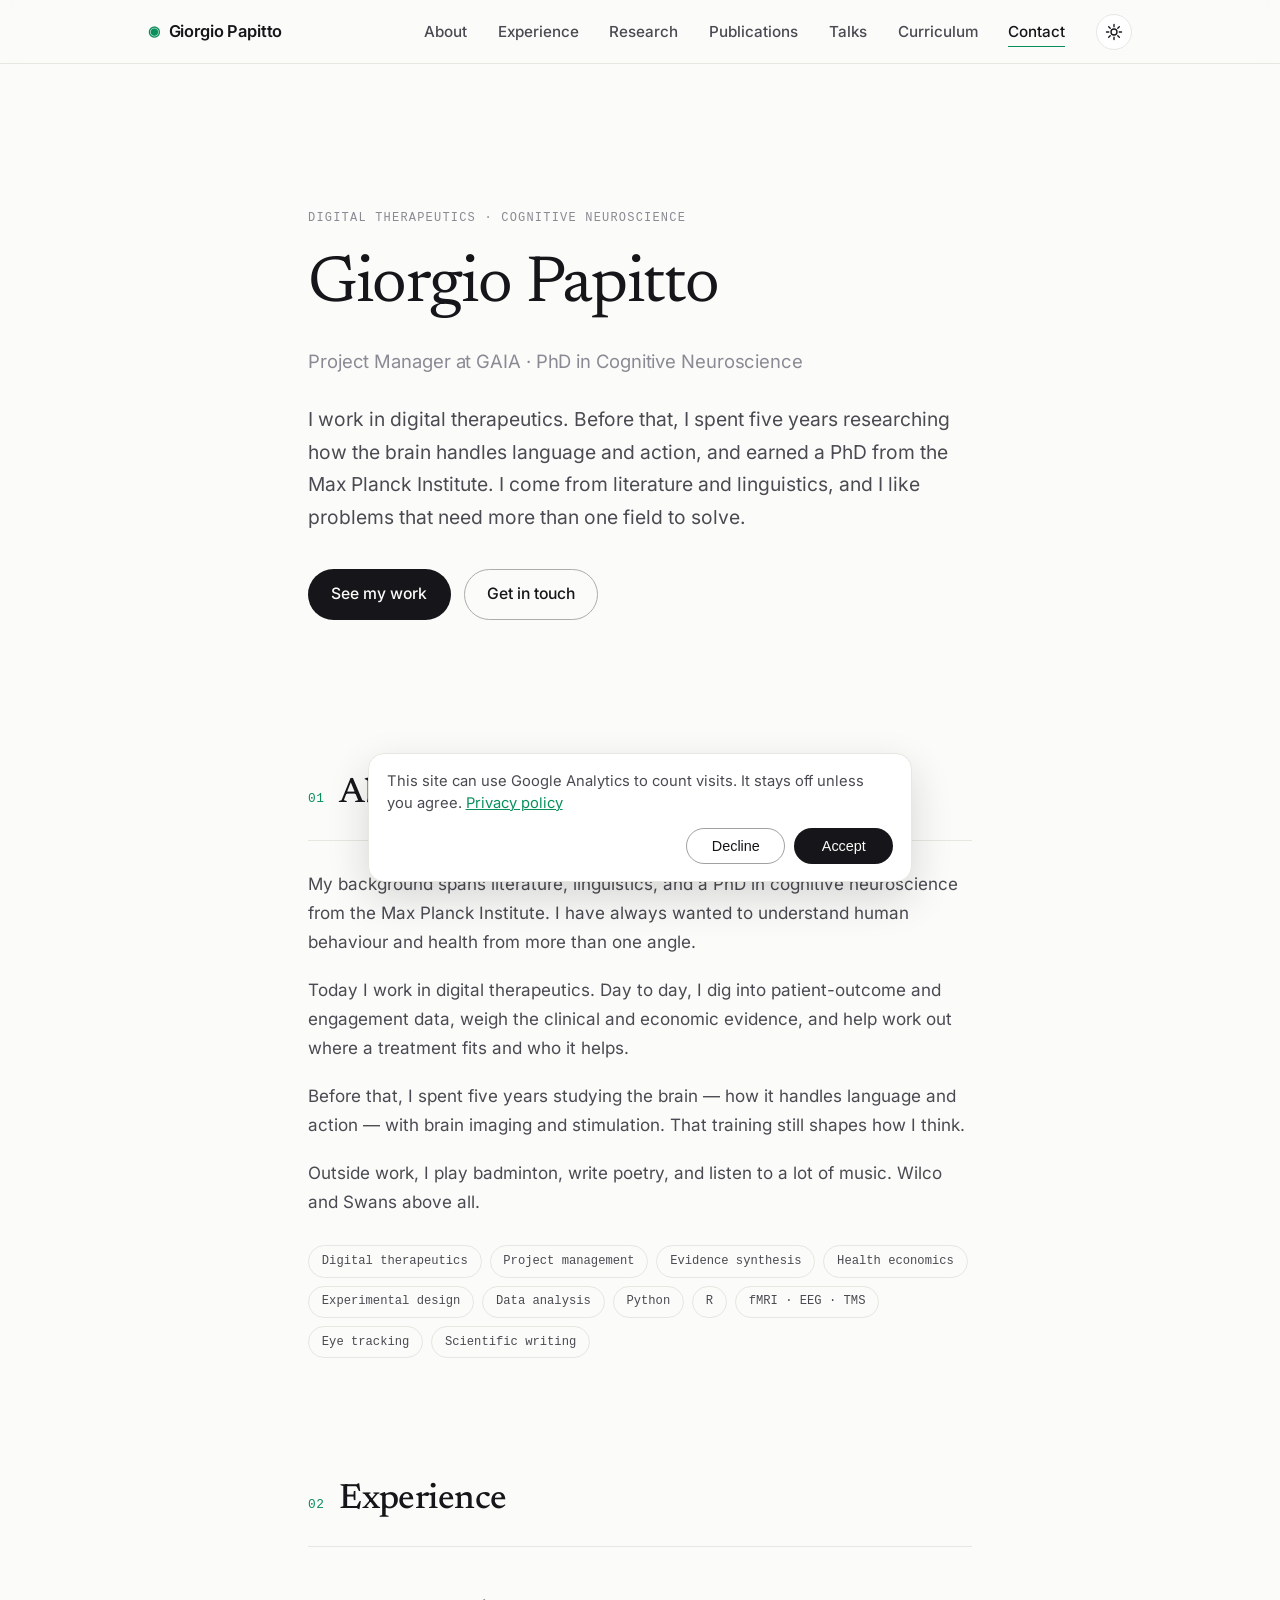
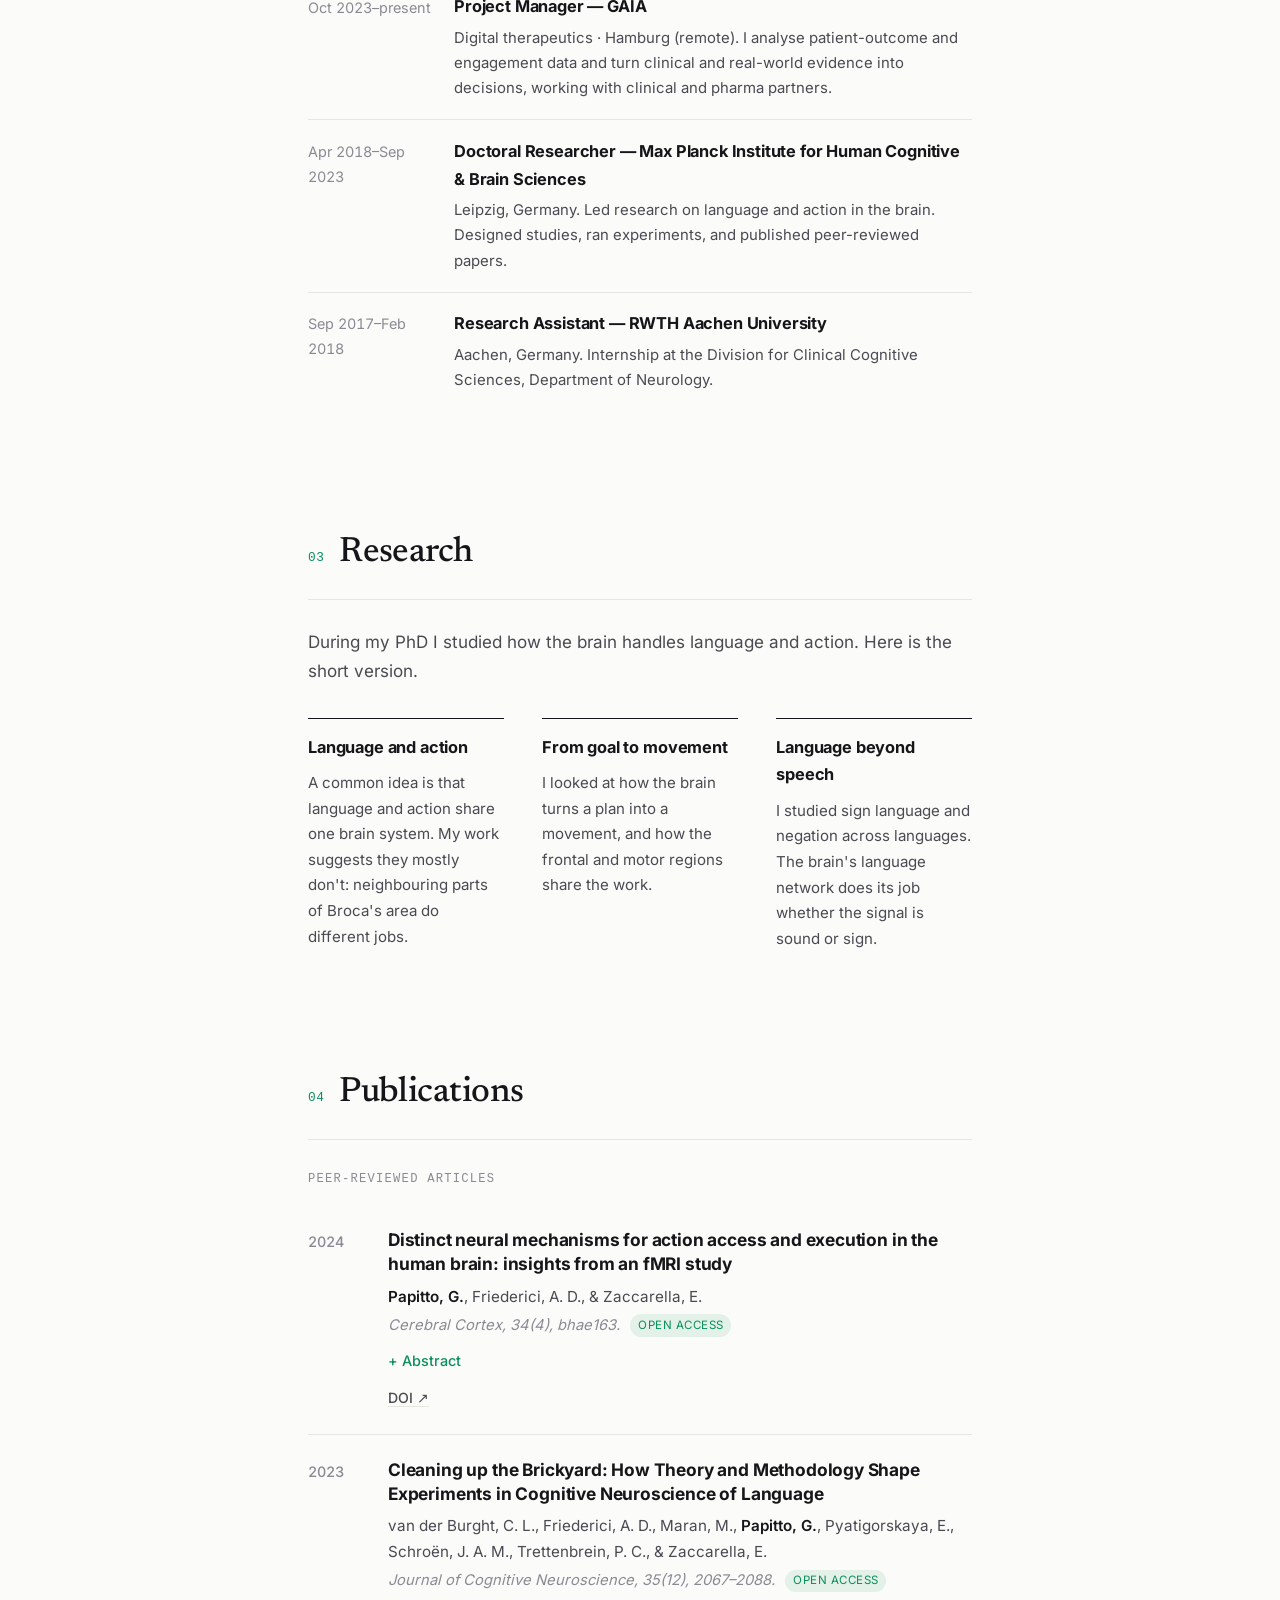
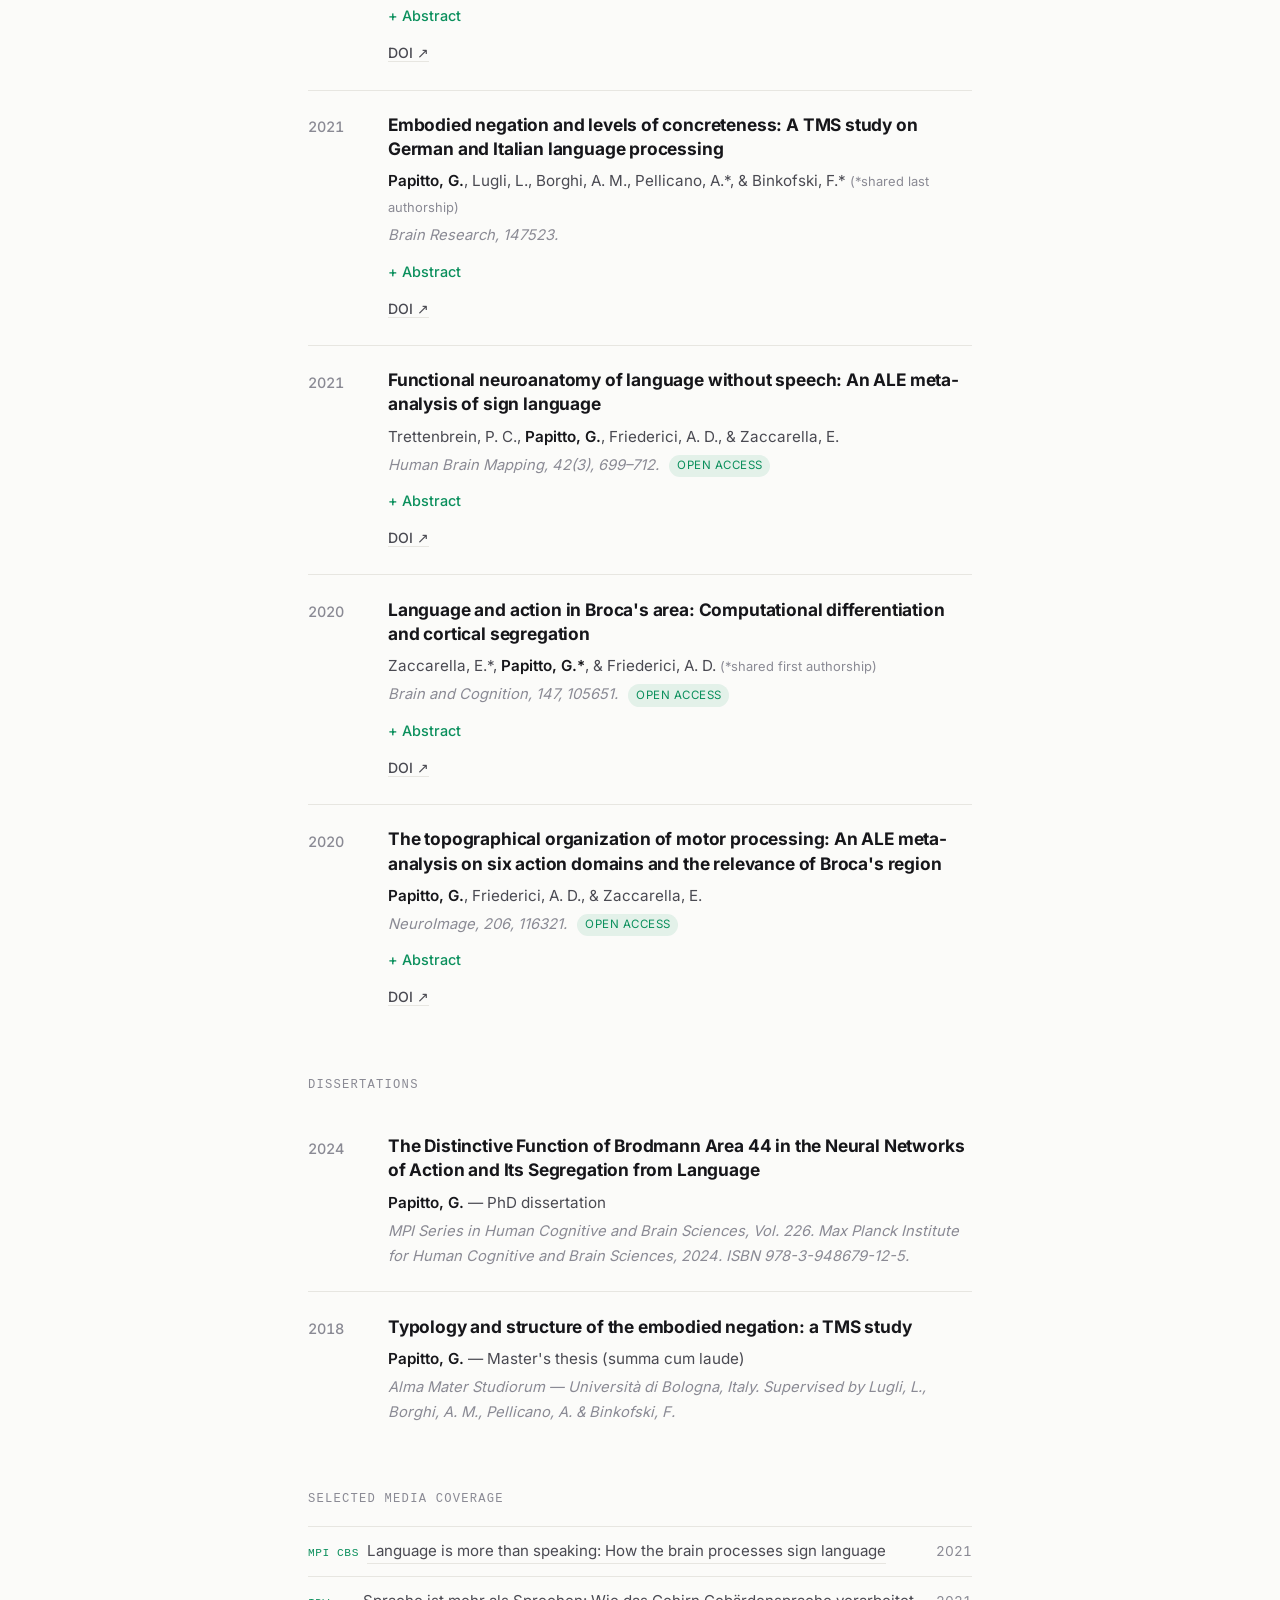
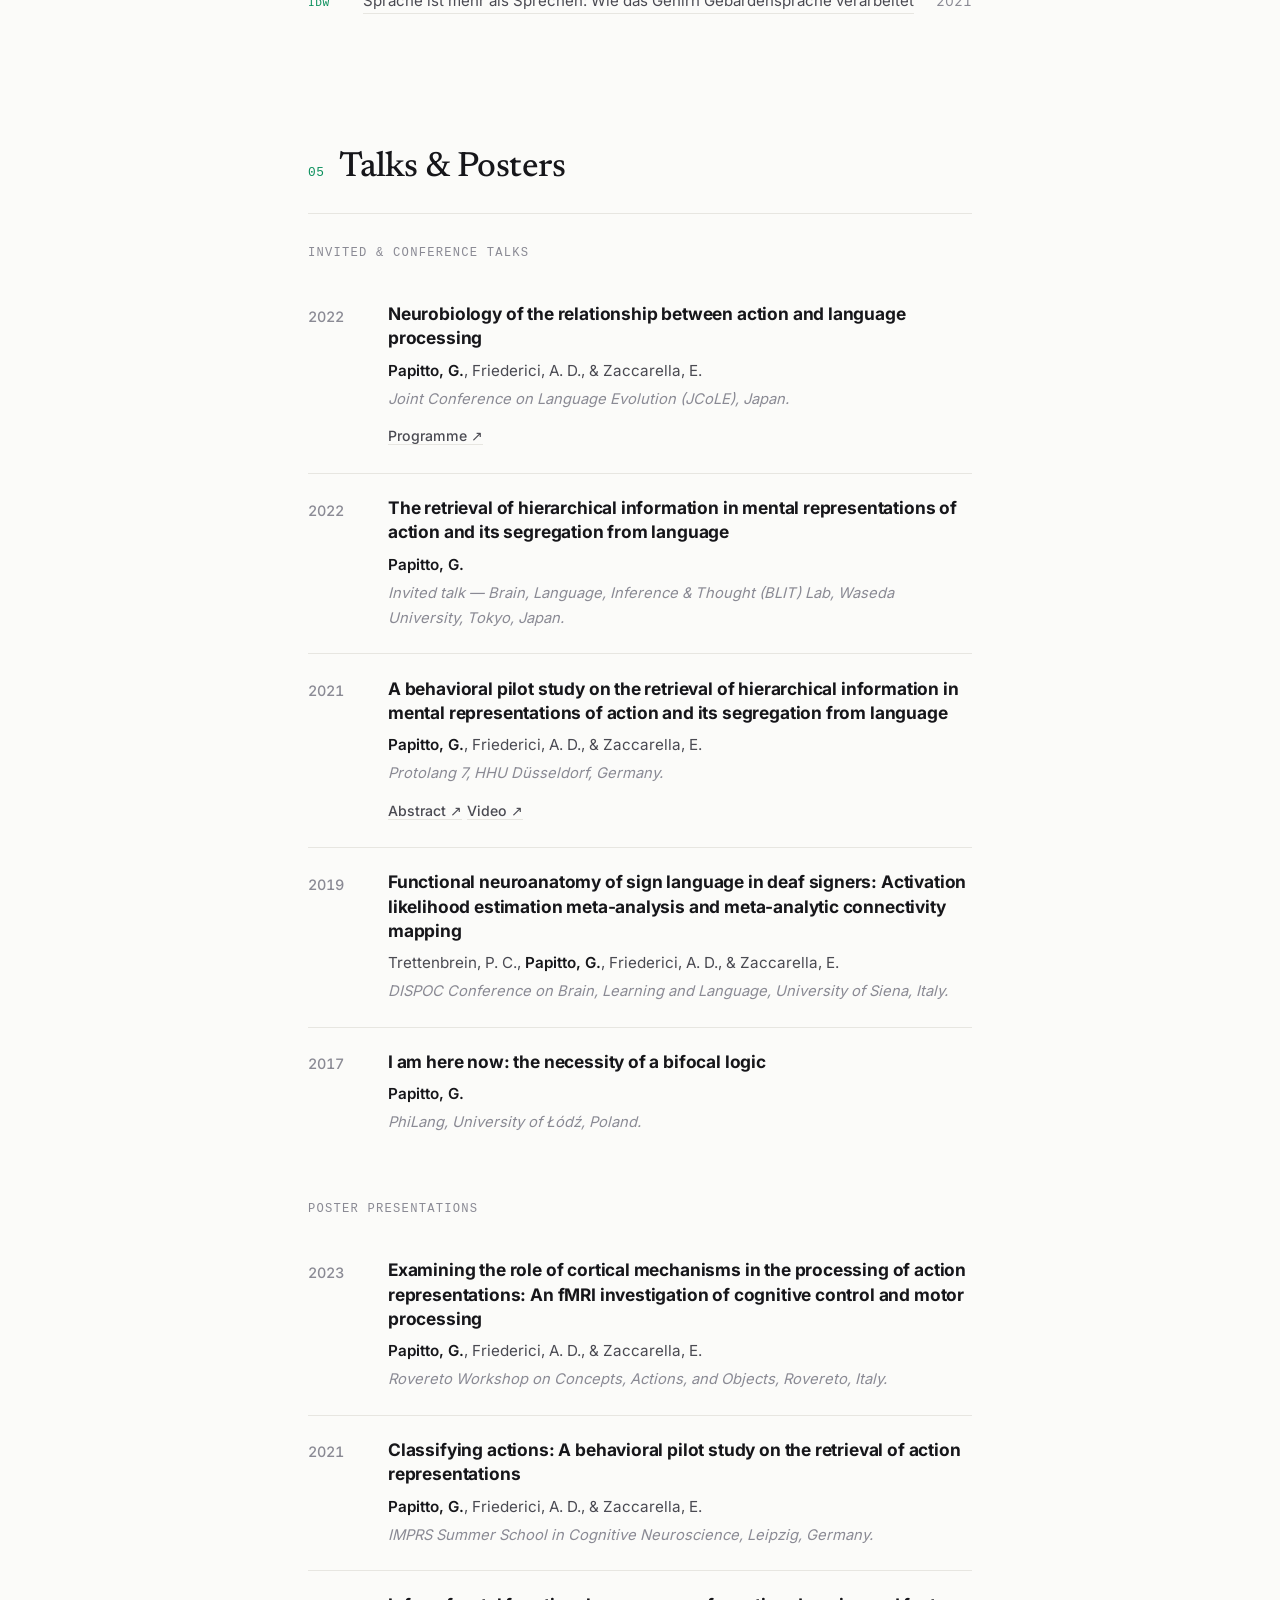
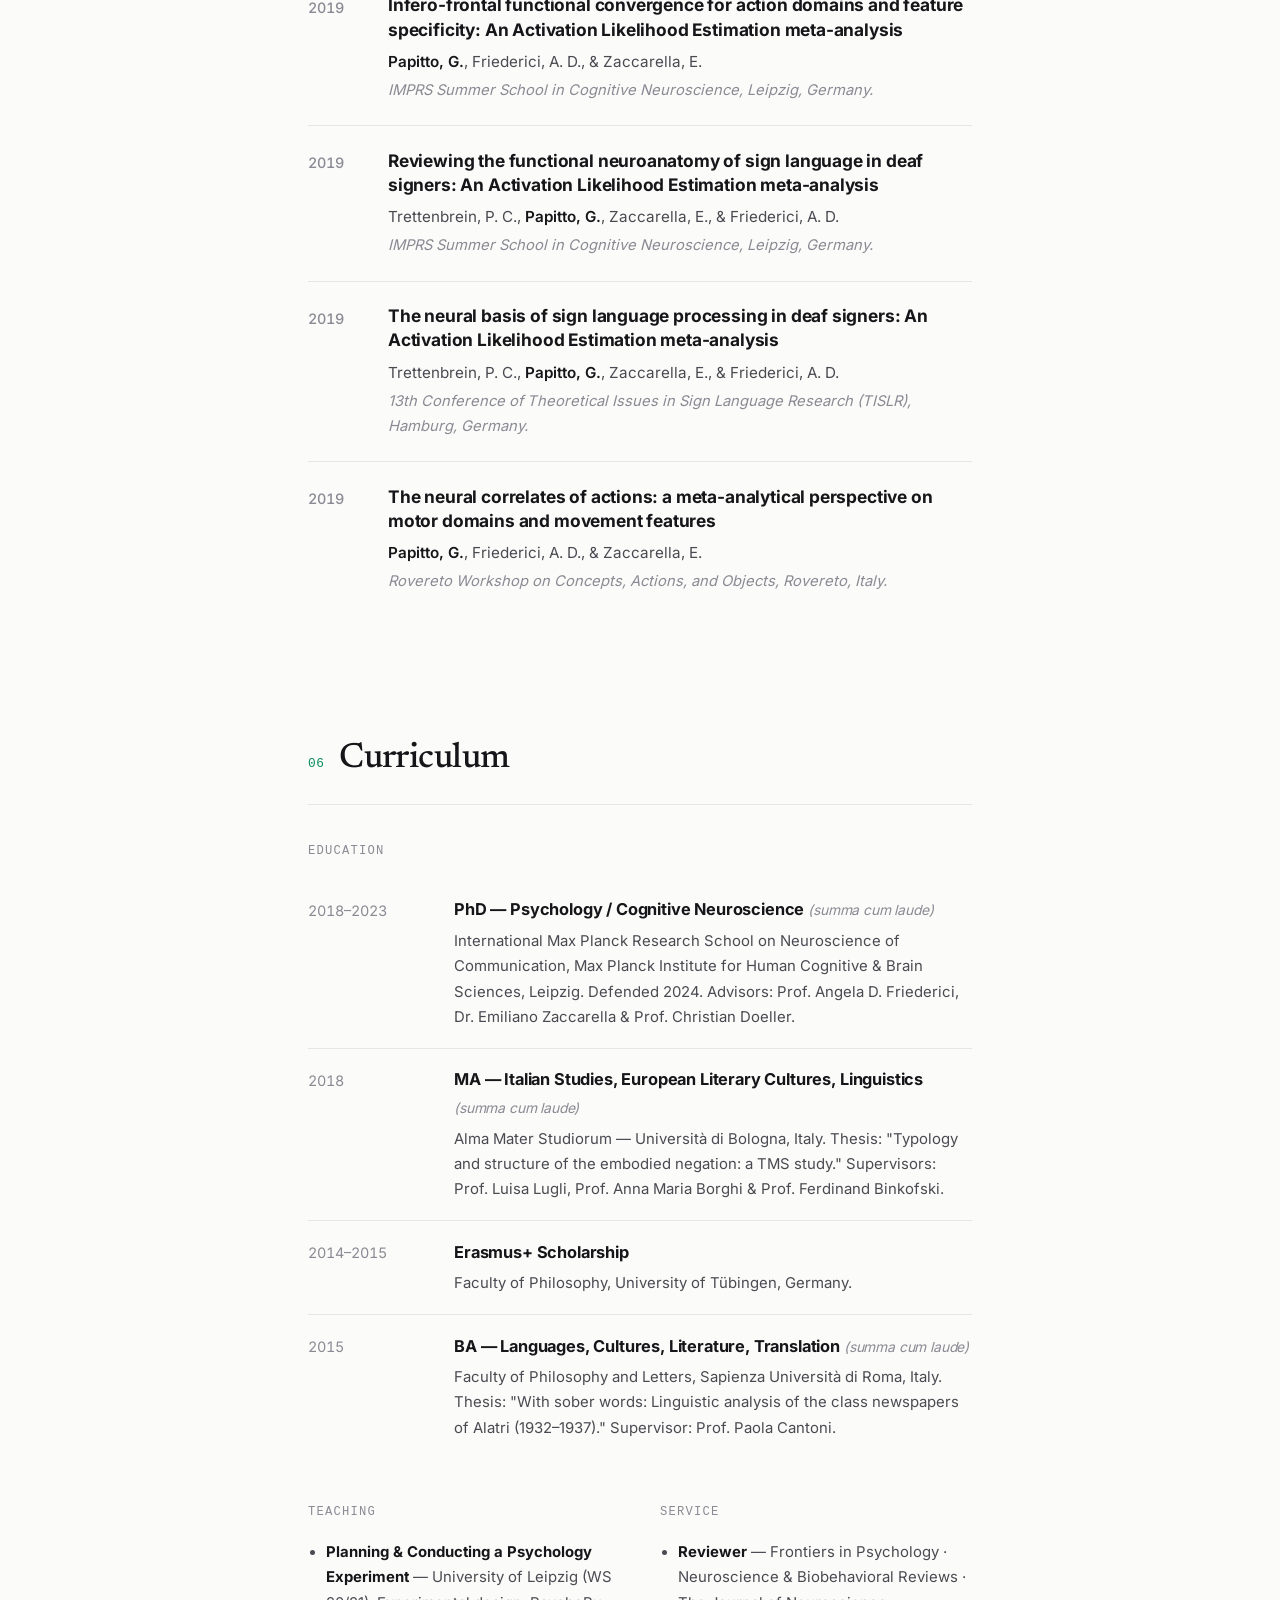
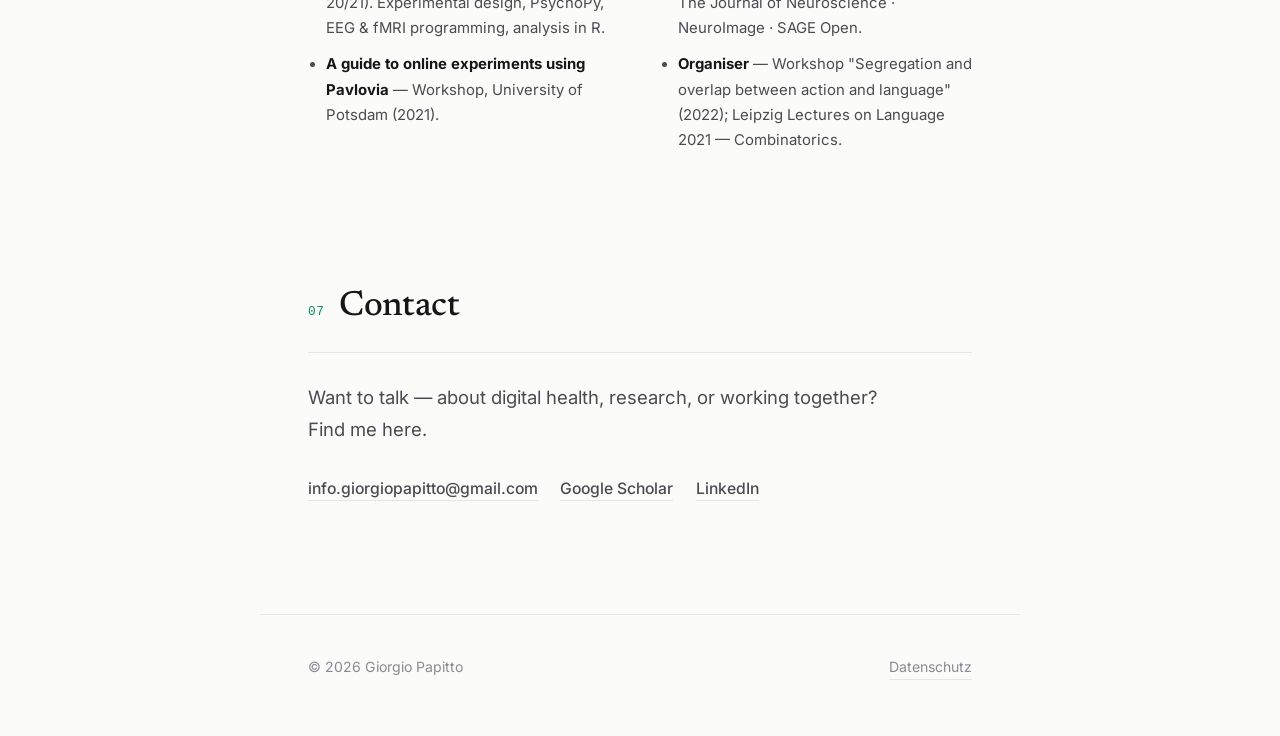
==== commit d1bd0bfe: "Tighten copy, dates, and accessibility on the live site. Soften the Broca's-area claim, drop the Con" ====
--- a/index.html
+++ b/index.html
@@ -3,15 +3,19 @@
 <head>
   <meta charset="UTF-8" />
   <meta name="viewport" content="width=device-width, initial-scale=1.0" />
-  <title>Giorgio Papitto — Health Economics &amp; Cognitive Neuroscience</title>
-  <meta name="description" content="Giorgio Papitto — HEOR Project Manager at Merz Therapeutics, with a PhD in cognitive neuroscience. Work, research, and publications." />
+  <title>Giorgio Papitto — Digital Therapeutics &amp; Cognitive Neuroscience</title>
+  <meta name="description" content="Giorgio Papitto — Project Manager in digital therapeutics (DiGA) with a PhD in cognitive neuroscience. Work, research, and publications." />
   <meta name="author" content="Giorgio Papitto" />
 
   <!-- Open Graph -->
   <meta property="og:type" content="website" />
-  <meta property="og:title" content="Giorgio Papitto — Health Economics &amp; Cognitive Neuroscience" />
-  <meta property="og:description" content="HEOR Project Manager at Merz Therapeutics. PhD in cognitive neuroscience." />
-  <meta property="og:url" content="https://www.giorgiopapitto.eu" />
+  <meta property="og:title" content="Giorgio Papitto — Digital Therapeutics &amp; Cognitive Neuroscience" />
+  <meta property="og:description" content="Project manager in digital health. PhD in cognitive neuroscience." />
+  <meta property="og:url" content="https://www.giorgiopapitto.eu/" />
+  <meta property="og:image" content="https://www.giorgiopapitto.eu/og.png" />
+  <meta property="og:image:width" content="1200" />
+  <meta property="og:image:height" content="630" />
+  <meta name="twitter:card" content="summary_large_image" />
 
   <link rel="icon" type="image/svg+xml" href="favicon.svg" />
   <meta name="theme-color" content="#ff5a1f" />
@@ -25,10 +29,15 @@
     "@context": "https://schema.org",
     "@type": "Person",
     "name": "Giorgio Papitto",
-    "url": "https://www.giorgiopapitto.eu",
-    "jobTitle": "HEOR Project Manager",
-    "worksFor": { "@type": "Organization", "name": "Merz Therapeutics" },
-    "alumniOf": "Max Planck Institute for Human Cognitive and Brain Sciences",
+    "url": "https://www.giorgiopapitto.eu/",
+    "image": "https://www.giorgiopapitto.eu/og.png",
+    "jobTitle": "Project Manager",
+    "worksFor": { "@type": "Organization", "name": "GAIA" },
+    "alumniOf": [
+      { "@type": "EducationalOrganization", "name": "Max Planck Institute for Human Cognitive and Brain Sciences" },
+      { "@type": "CollegeOrUniversity", "name": "Alma Mater Studiorum — Università di Bologna" },
+      { "@type": "CollegeOrUniversity", "name": "Sapienza Università di Roma" }
+    ],
     "sameAs": [
       "https://scholar.google.com/citations?user=nSxUtloAAAAJ",
       "https://www.linkedin.com/in/g-pap"
@@ -60,7 +69,7 @@
         <li><a href="#curriculum">Curriculum</a></li>
         <li><a href="#contact">Contact</a></li>
         <li>
-          <button class="theme-toggle" id="theme-toggle" aria-label="Switch colour theme" title="Switch theme">
+          <button class="theme-toggle" id="theme-toggle" aria-pressed="false" aria-label="Switch colour theme" title="Switch theme">
             <svg class="theme-toggle__icon theme-toggle__icon--sun" viewBox="0 0 24 24" aria-hidden="true"><circle cx="12" cy="12" r="4"/><path d="M12 2v3M12 19v3M2 12h3M19 12h3M4.9 4.9l2.1 2.1M17 17l2.1 2.1M19.1 4.9 17 7M7 17l-2.1 2.1"/></svg>
             <svg class="theme-toggle__icon theme-toggle__icon--moon" viewBox="0 0 24 24" aria-hidden="true"><path d="M21 12.8A9 9 0 1 1 11.2 3a7 7 0 0 0 9.8 9.8z"/></svg>
           </button>
@@ -72,13 +81,14 @@
   <main id="main">
     <!-- HERO -->
     <section class="hero" aria-labelledby="hero-title">
-      <p class="hero__eyebrow">Health Economics &amp; Outcomes Research · Cognitive Neuroscience</p>
+      <p class="hero__eyebrow">Digital Therapeutics · Cognitive Neuroscience</p>
       <h1 class="hero__title" id="hero-title">Giorgio&nbsp;Papitto</h1>
-      <p class="hero__role">HEOR Project Manager at Merz Therapeutics · PhD in Cognitive Neuroscience</p>
+      <p class="hero__role">Project Manager at GAIA · PhD in Cognitive Neuroscience</p>
       <p class="hero__lede">
-        I build the evidence health systems use to decide whether a treatment is worth paying
-        for. I came to this through linguistics and brain research, and I like problems that
-        need more than one field to solve.
+        I work in digital therapeutics. Before that, I spent five years researching how the
+        brain handles language and action, and earned a PhD from the Max Planck Institute. I
+        come from literature and linguistics, and I like problems that need more than one field
+        to solve.
       </p>
       <div class="hero__actions">
         <a class="btn btn--primary" href="#experience">See my work</a>
@@ -94,14 +104,18 @@
       </div>
       <div class="prose">
         <p>
-          I started in literature and linguistics, moved into cognitive neuroscience, and earned
-          a PhD at the Max Planck Institute studying how the brain handles language and action.
-          That work taught me to design careful studies and to be sceptical of neat conclusions.
+          My background spans literature, linguistics, and a PhD in cognitive neuroscience from
+          the Max Planck Institute. I have always wanted to understand human behaviour and health
+          from more than one angle.
         </p>
         <p>
-          I then spent three years in digital therapeutics, working with patient-outcome data
-          and the evidence behind new treatments. Today I apply the same habits to health
-          economics and outcomes research at Merz Therapeutics.
+          Today I work in digital therapeutics. Day to day, I dig into patient-outcome and
+          engagement data, weigh the clinical and economic evidence, and help work out where a
+          treatment fits and who it helps.
+        </p>
+        <p>
+          Before that, I spent five years studying the brain — how it handles language and action
+          — with brain imaging and stimulation. That training still shapes how I think.
         </p>
         <p>
           Outside work, I play badminton, write poetry, and listen to a lot of music. Wilco and
@@ -124,11 +138,10 @@
         </span>
       </p>
       <ul class="tags" aria-label="Focus and tools">
-        <li>Health economics &amp; outcomes research</li>
-        <li>HTA</li>
-        <li>Market access</li>
+        <li>Digital therapeutics</li>
         <li>Project management</li>
         <li>Evidence synthesis</li>
+        <li>Health economics</li>
         <li>Experimental design</li>
         <li>Data analysis</li>
         <li>Python</li>
@@ -147,30 +160,23 @@
       </div>
       <ul class="timeline">
         <li class="timeline__item">
-          <span class="timeline__date">Jan 2027 — present</span>
-          <div class="timeline__body">
-            <h4>HEOR Project Manager — Merz Therapeutics</h4>
-            <p>Frankfurt (hybrid). I lead global health-economics and outcomes projects for market access, so country teams have the evidence they need for health-technology assessment and payer discussions.</p>
-          </div>
-        </li>
-        <li class="timeline__item">
-          <span class="timeline__date">Oct 2023 — Nov 2026</span>
-          <div class="timeline__body">
-            <h4>Project Manager — GAIA</h4>
-            <p>Digital therapeutics · Hamburg (remote). I analyzed patient-outcome and engagement data and turned clinical and real-world evidence into decisions, working with clinical and pharma partners.</p>
-          </div>
-        </li>
-        <li class="timeline__item">
-          <span class="timeline__date">Apr 2018 — Sep 2023</span>
-          <div class="timeline__body">
-            <h4>Doctoral Researcher — Max Planck Institute for Human Cognitive &amp; Brain Sciences</h4>
+          <span class="timeline__date">Oct 2023–present</span>
+          <div class="timeline__body">
+            <h3>Project Manager — GAIA</h3>
+            <p>Digital therapeutics · Hamburg (remote). I analyse patient-outcome and engagement data and turn clinical and real-world evidence into decisions, working with clinical and pharma partners.</p>
+          </div>
+        </li>
+        <li class="timeline__item">
+          <span class="timeline__date">Apr 2018–Sep 2023</span>
+          <div class="timeline__body">
+            <h3>Doctoral Researcher — Max Planck Institute for Human Cognitive &amp; Brain Sciences</h3>
             <p>Leipzig, Germany. Led research on language and action in the brain. Designed studies, ran experiments, and published peer-reviewed papers.</p>
           </div>
         </li>
         <li class="timeline__item">
-          <span class="timeline__date">Sep 2017 — Feb 2018</span>
-          <div class="timeline__body">
-            <h4>Research Assistant — RWTH Aachen University</h4>
+          <span class="timeline__date">Sep 2017–Feb 2018</span>
+          <div class="timeline__body">
+            <h3>Research Assistant — RWTH Aachen University</h3>
             <p>Aachen, Germany. Internship at the Division for Clinical Cognitive Sciences, Department of Neurology.</p>
           </div>
         </li>
@@ -191,8 +197,8 @@
         <article class="card">
           <h3 class="card__title">Language and action</h3>
           <p class="card__body">
-            Many people thought the brain uses the same system for language and action. I showed
-            it mostly does not. Nearby parts of Broca's area do different jobs.
+            A common idea is that language and action share one brain system. My work suggests
+            they mostly don't: neighbouring parts of Broca's area do different jobs.
           </p>
         </article>
         <article class="card">
@@ -330,7 +336,6 @@
       <ul class="media">
         <li><span class="media__src">MPI CBS</span> <a href="https://www.cbs.mpg.de/how-the-brain-processes-sign-language" target="_blank" rel="noopener">Language is more than speaking: How the brain processes sign language</a> <span class="media__date">2021</span></li>
         <li><span class="media__src">IDW</span> <a href="https://nachrichten.idw-online.de/2021/02/15/sprache-ist-mehr-als-sprechen-wie-das-gehirn-gebaerdensprache-verarbeitet/" target="_blank" rel="noopener">Sprache ist mehr als Sprechen: Wie das Gehirn Gebärdensprache verarbeitet</a> <span class="media__date">2021</span></li>
-        <li><span class="media__src">Consortia Care</span> <a href="https://consortiacare.ca/psychology/expressive-aphasia-foaned/" target="_blank" rel="noopener">The neuropsychology of expressive aphasia</a> <span class="media__date">2021</span></li>
       </ul>
     </section>
 
@@ -450,30 +455,30 @@
       <h3 class="cv-group">Education</h3>
       <ul class="timeline">
         <li class="timeline__item">
-          <span class="timeline__date">2018 — 2023</span>
-          <div class="timeline__body">
-            <h4>PhD — Psychology / Cognitive Neuroscience <em>(summa cum laude)</em></h4>
-            <p>International Max Planck Research School on Neuroscience of Communication, Max Planck Institute for Human Cognitive &amp; Brain Sciences, Leipzig. Advisors: Prof. Angela D. Friederici, Dr. Emiliano Zaccarella &amp; Prof. Christian Doeller.</p>
+          <span class="timeline__date">2018–2023</span>
+          <div class="timeline__body">
+            <h3>PhD — Psychology / Cognitive Neuroscience <em>(summa cum laude)</em></h3>
+            <p>International Max Planck Research School on Neuroscience of Communication, Max Planck Institute for Human Cognitive &amp; Brain Sciences, Leipzig. Defended 2024. Advisors: Prof. Angela D. Friederici, Dr. Emiliano Zaccarella &amp; Prof. Christian Doeller.</p>
           </div>
         </li>
         <li class="timeline__item">
           <span class="timeline__date">2018</span>
           <div class="timeline__body">
-            <h4>MA — Italian Studies, European Literary Cultures, Linguistics <em>(summa cum laude)</em></h4>
+            <h3>MA — Italian Studies, European Literary Cultures, Linguistics <em>(summa cum laude)</em></h3>
             <p>Alma Mater Studiorum — Università di Bologna, Italy. Thesis: "Typology and structure of the embodied negation: a TMS study." Supervisors: Prof. Luisa Lugli, Prof. Anna Maria Borghi &amp; Prof. Ferdinand Binkofski.</p>
           </div>
         </li>
         <li class="timeline__item">
-          <span class="timeline__date">2014 — 2015</span>
-          <div class="timeline__body">
-            <h4>Erasmus+ Scholarship</h4>
+          <span class="timeline__date">2014–2015</span>
+          <div class="timeline__body">
+            <h3>Erasmus+ Scholarship</h3>
             <p>Faculty of Philosophy, University of Tübingen, Germany.</p>
           </div>
         </li>
         <li class="timeline__item">
           <span class="timeline__date">2015</span>
           <div class="timeline__body">
-            <h4>BA — Languages, Cultures, Literature, Translation <em>(summa cum laude)</em></h4>
+            <h3>BA — Languages, Cultures, Literature, Translation <em>(summa cum laude)</em></h3>
             <p>Faculty of Philosophy and Letters, Sapienza Università di Roma, Italy. Thesis: "With sober words: Linguistic analysis of the class newspapers of Alatri (1932–1937)." Supervisor: Prof. Paola Cantoni.</p>
           </div>
         </li>
@@ -504,7 +509,7 @@
         <h2 class="section__title" id="contact-title">Contact</h2>
       </div>
       <p class="contact__lede">
-        Want to talk — about health economics, research, or working together? Find me here.
+        Want to talk — about digital health, research, or working together? Find me here.
       </p>
       <ul class="contact__inline">
         <li><a href="mailto:info.giorgiopapitto@gmail.com">info.giorgiopapitto@gmail.com</a></li>
--- a/styles.css
+++ b/styles.css
@@ -1,8 +1,3 @@
-/* =========================================================================
-   Giorgio Papitto — personal site
-   Design tokens live here. Change these few variables to re-skin the site.
-   ========================================================================= */
-
 /* =========================================================================
    Giorgio Papitto — personal site
    Design tokens live here. Change these few variables to re-skin the site.
@@ -409,8 +404,8 @@
 }
 .timeline__item:first-child { border-top: none; }
 .timeline__date { color: var(--ink-faint); font-size: .9rem; font-variant-numeric: tabular-nums; padding-top: .15rem; }
-.timeline__body h4 { margin: 0 0 .3rem; font-size: 1.02rem; letter-spacing: -0.01em; }
-.timeline__body h4 em { color: var(--ink-faint); font-weight: 400; font-size: .85em; }
+.timeline__body h3 { margin: 0 0 .3rem; font-size: 1.02rem; letter-spacing: -0.01em; }
+.timeline__body h3 em { color: var(--ink-faint); font-weight: 400; font-size: .85em; }
 .timeline__body p { margin: 0; color: var(--ink-soft); font-size: .93rem; }
 
 .cv-grid { display: grid; gap: 1.5rem; grid-template-columns: 1fr; margin-top: .5rem; }
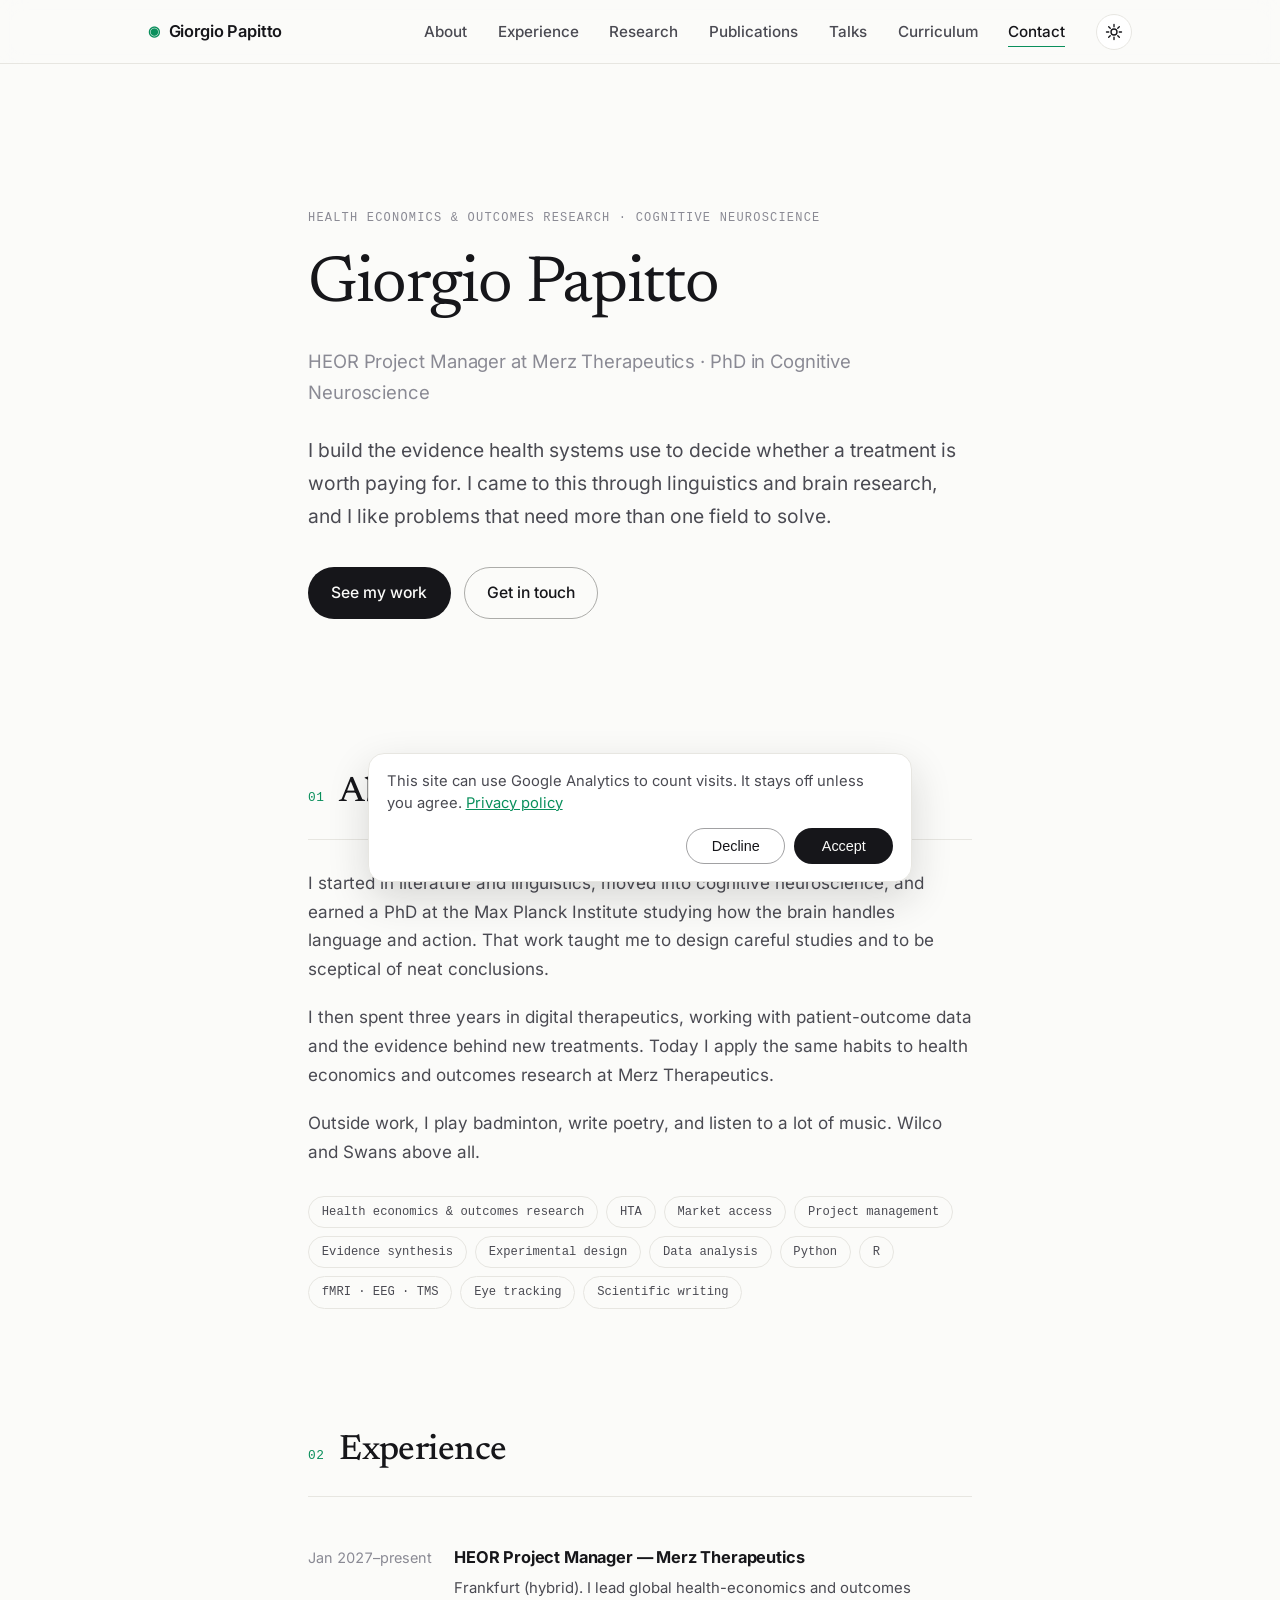
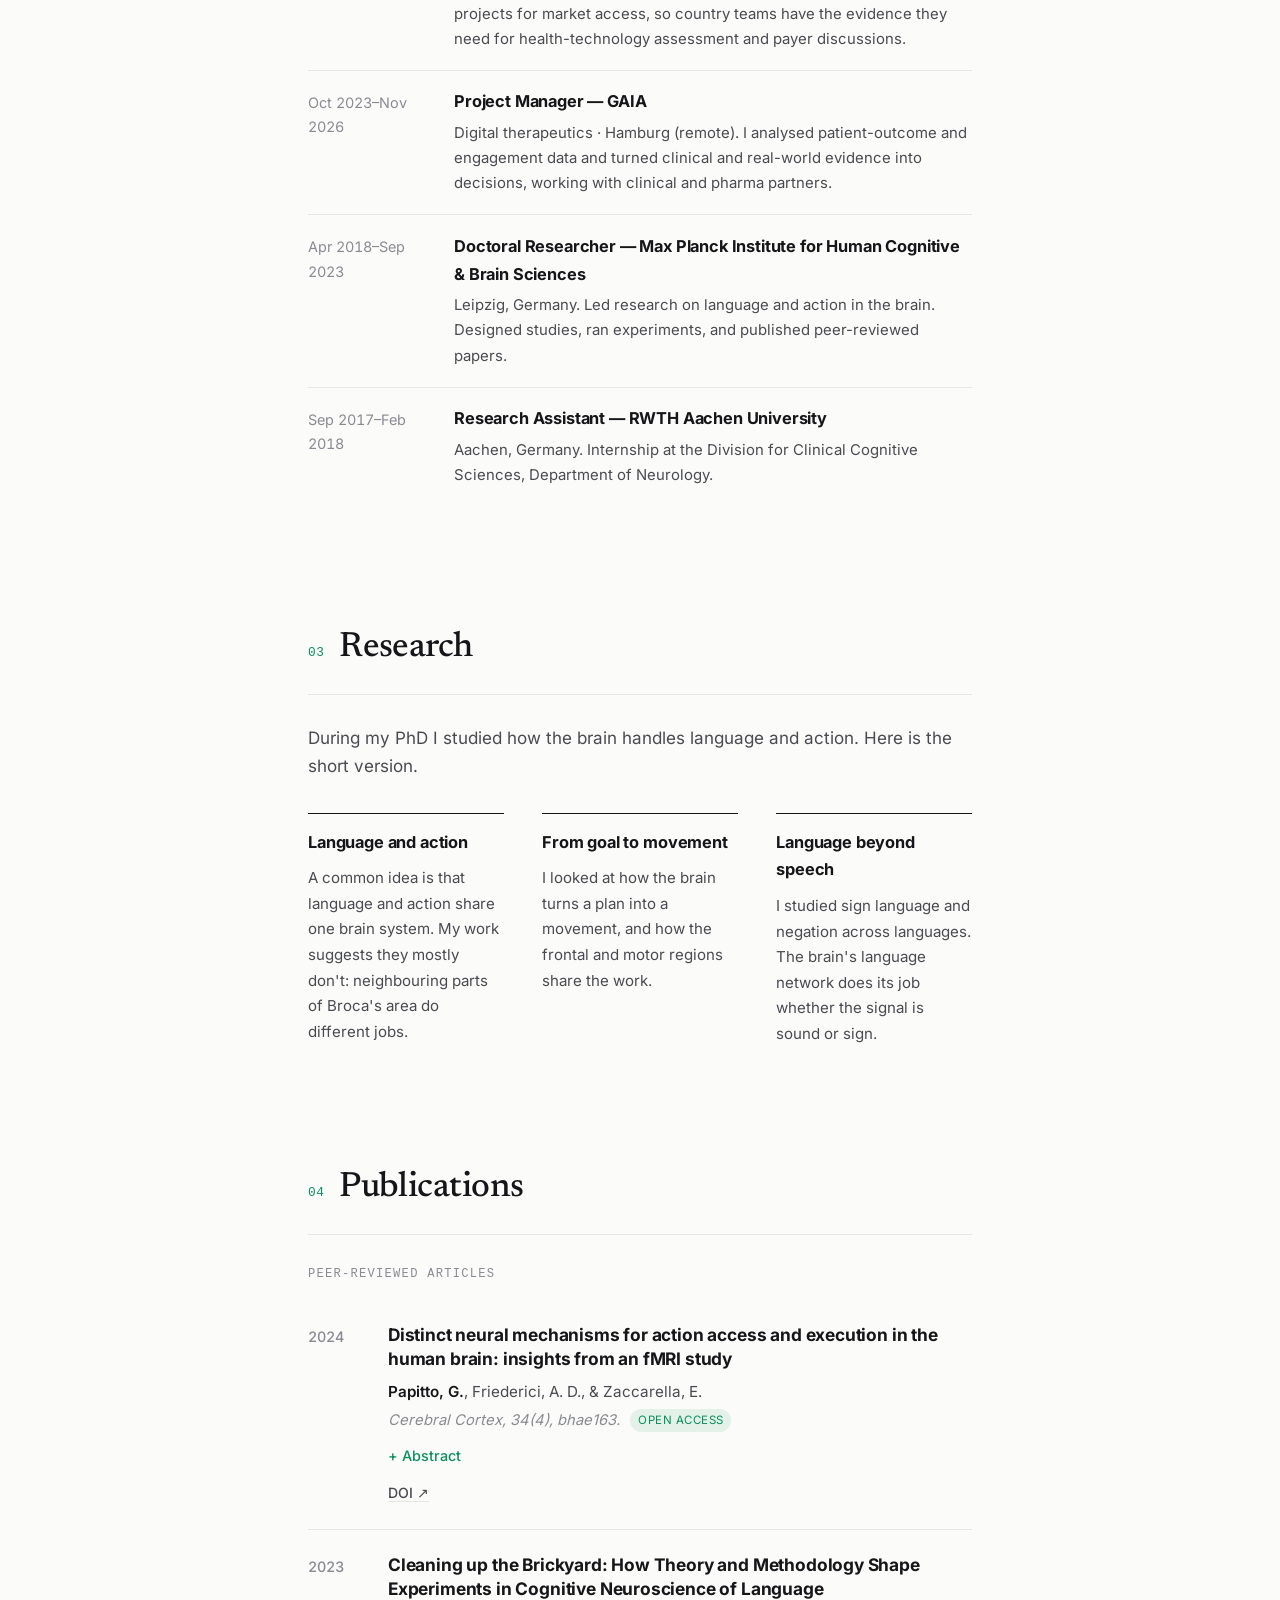
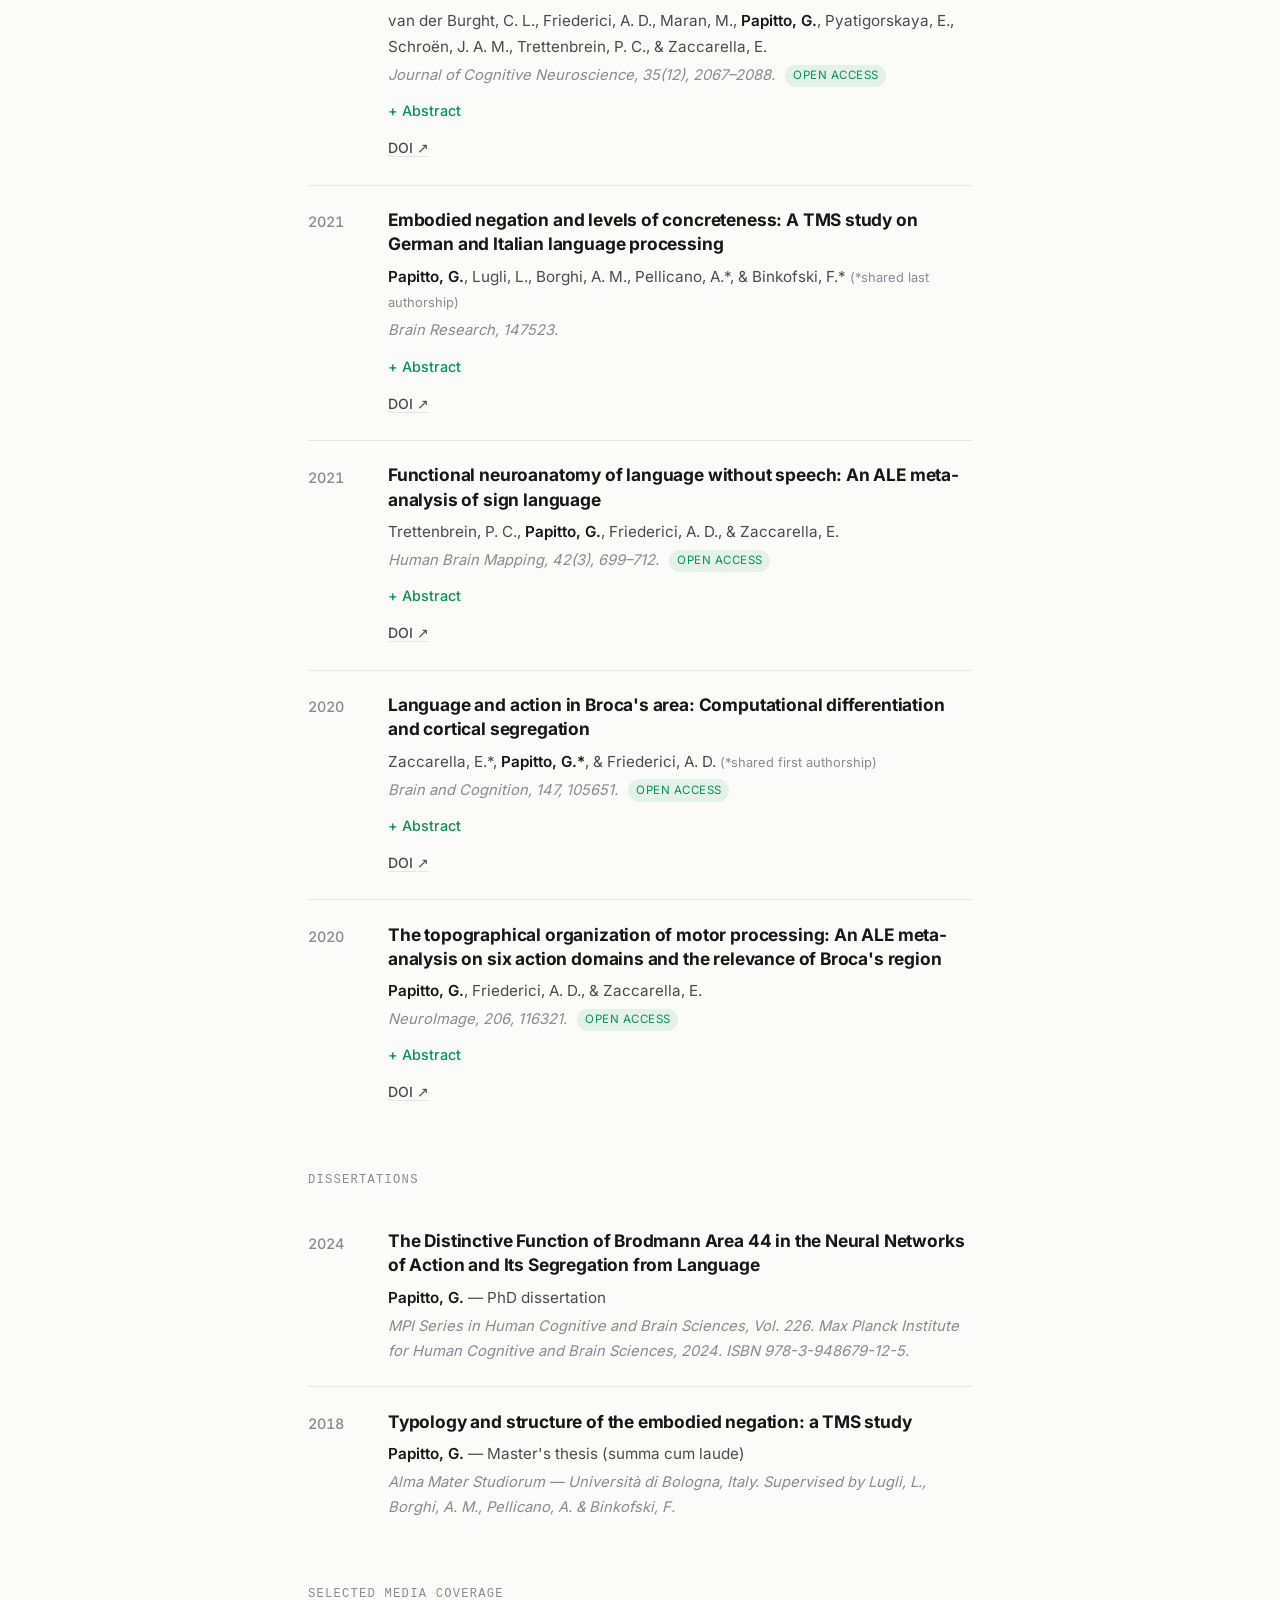
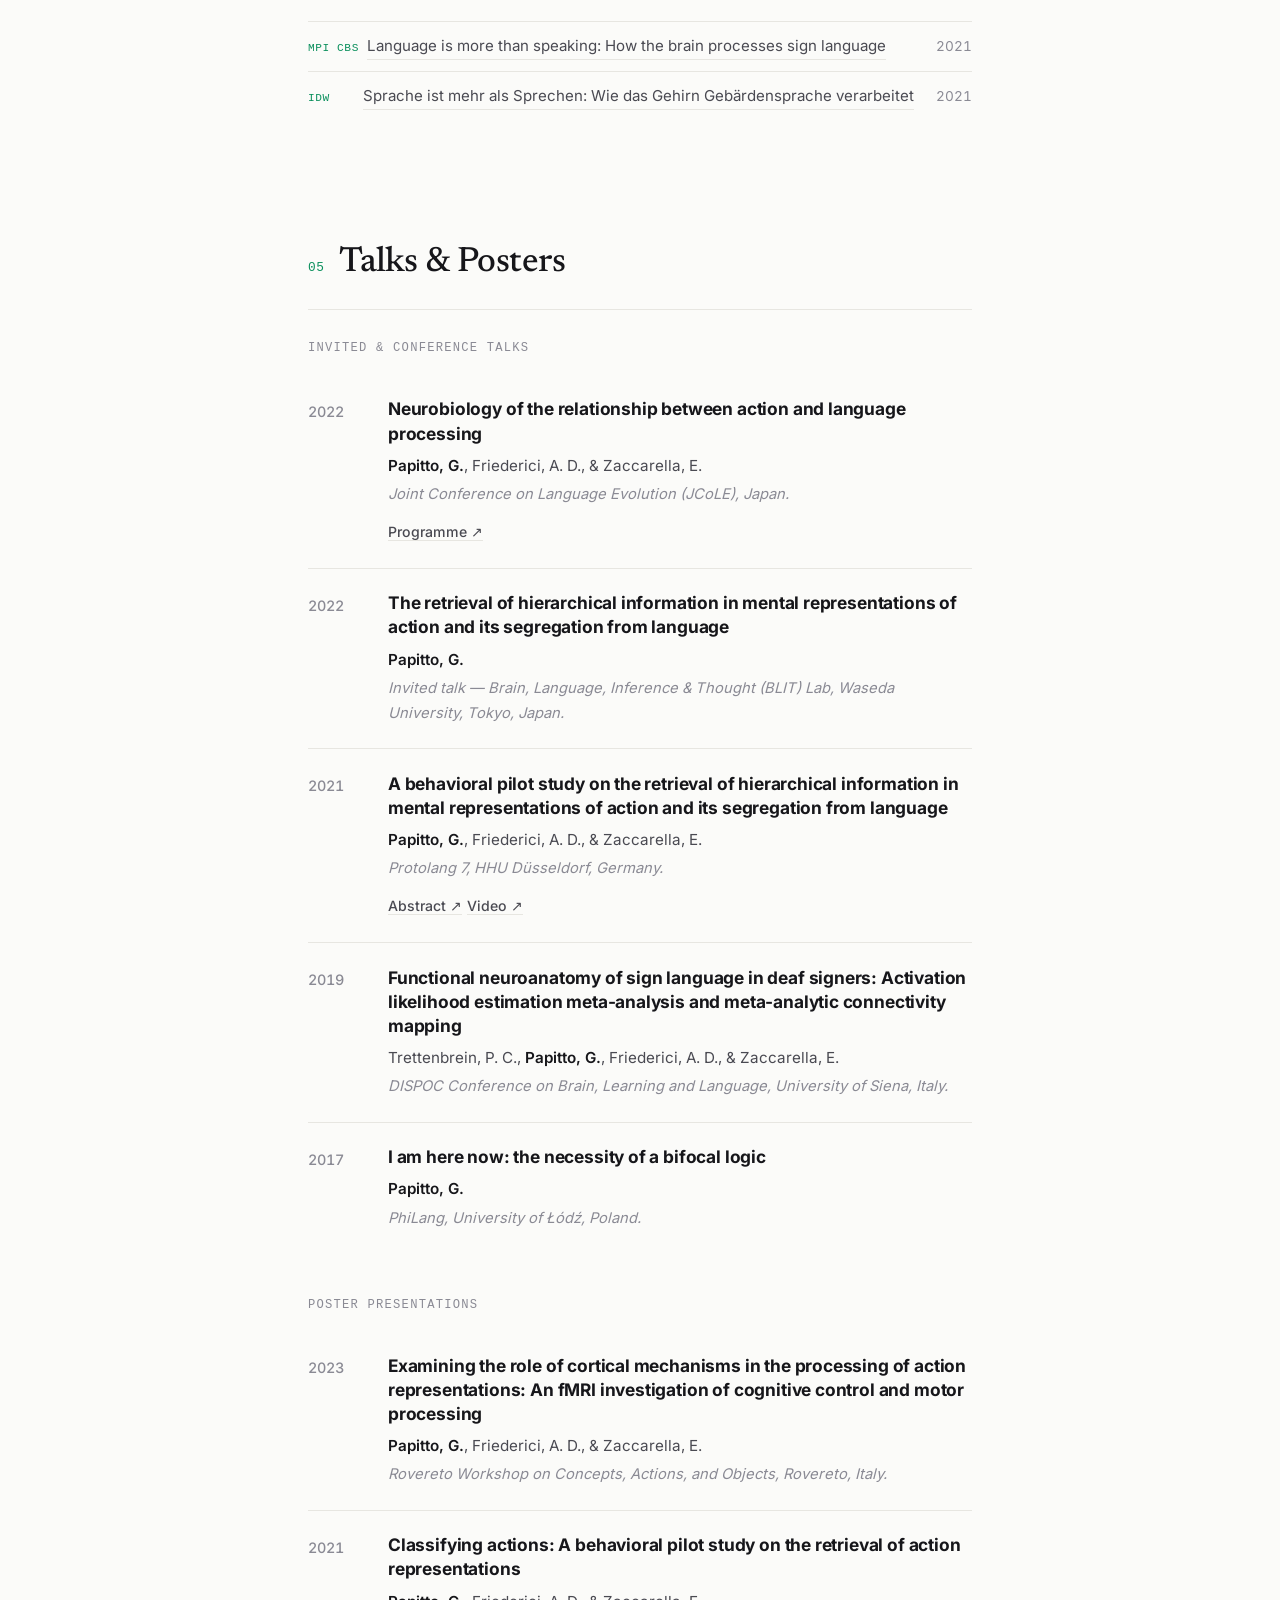
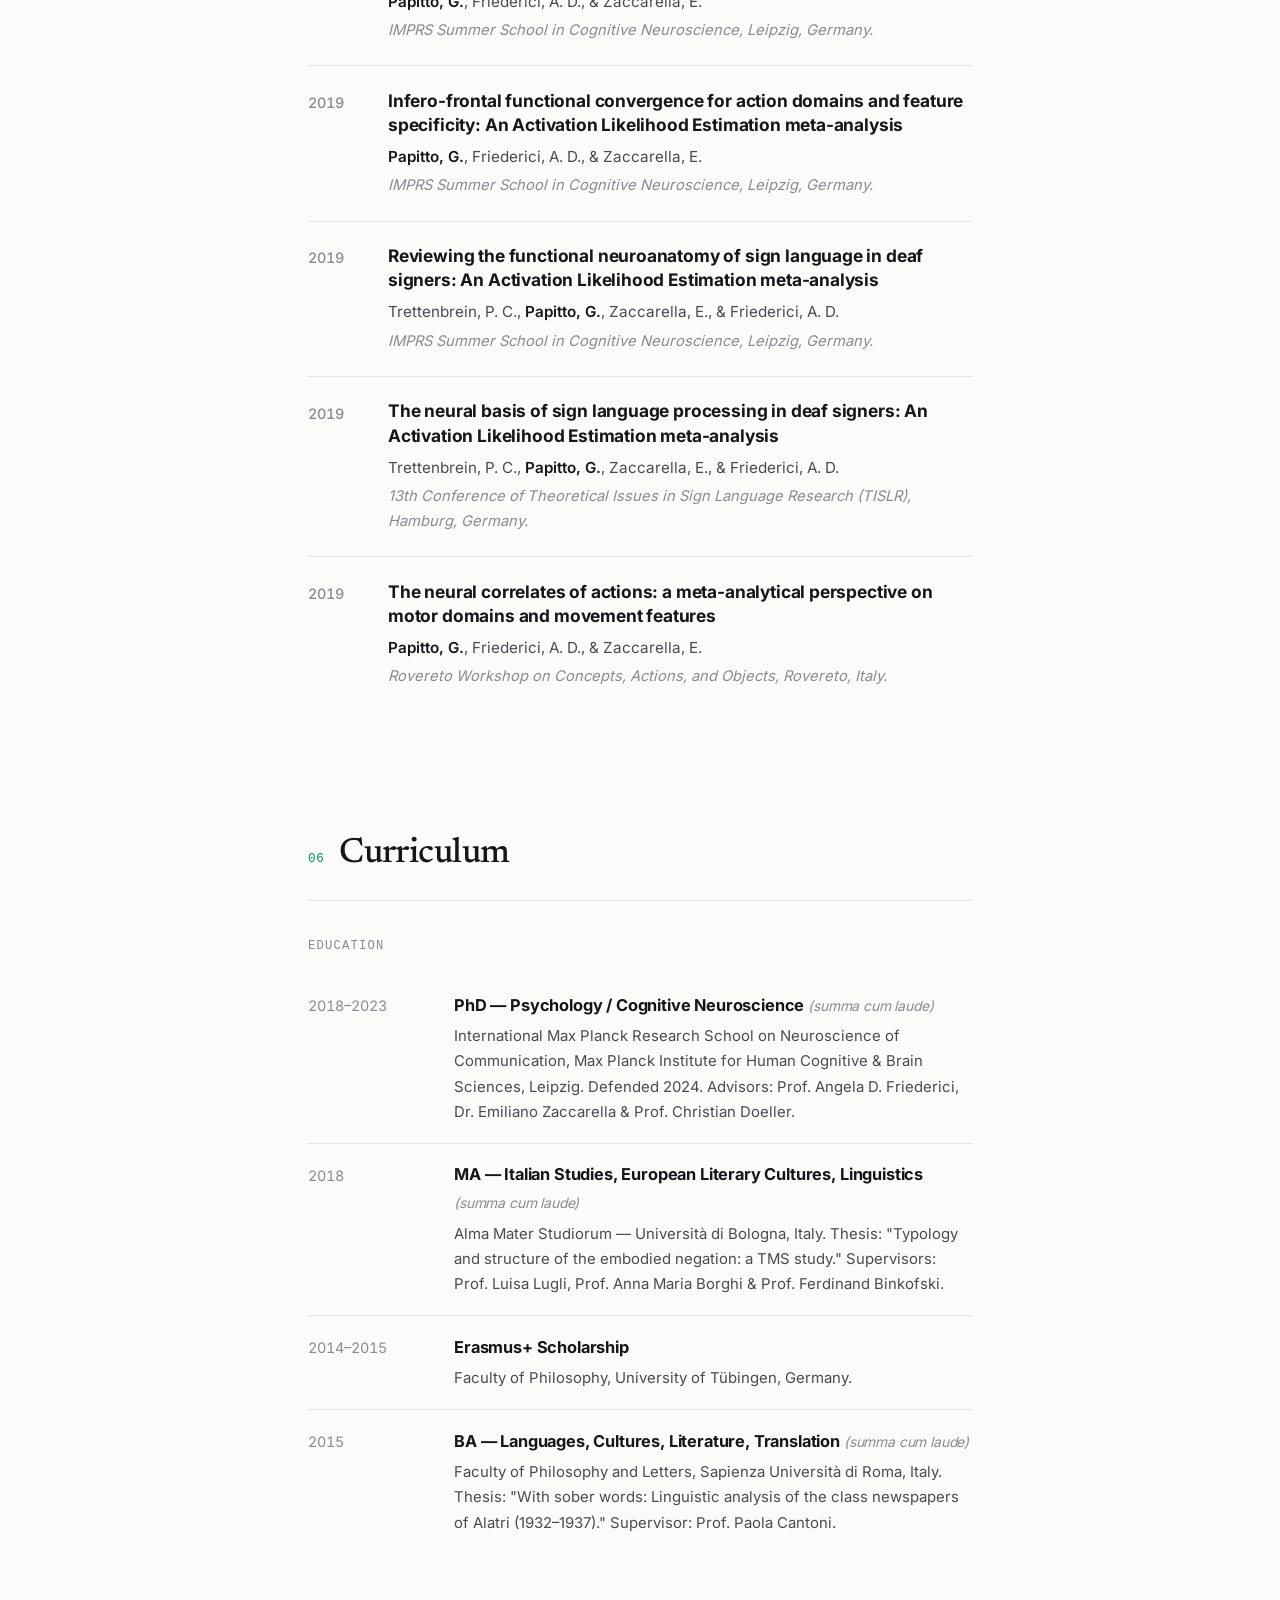
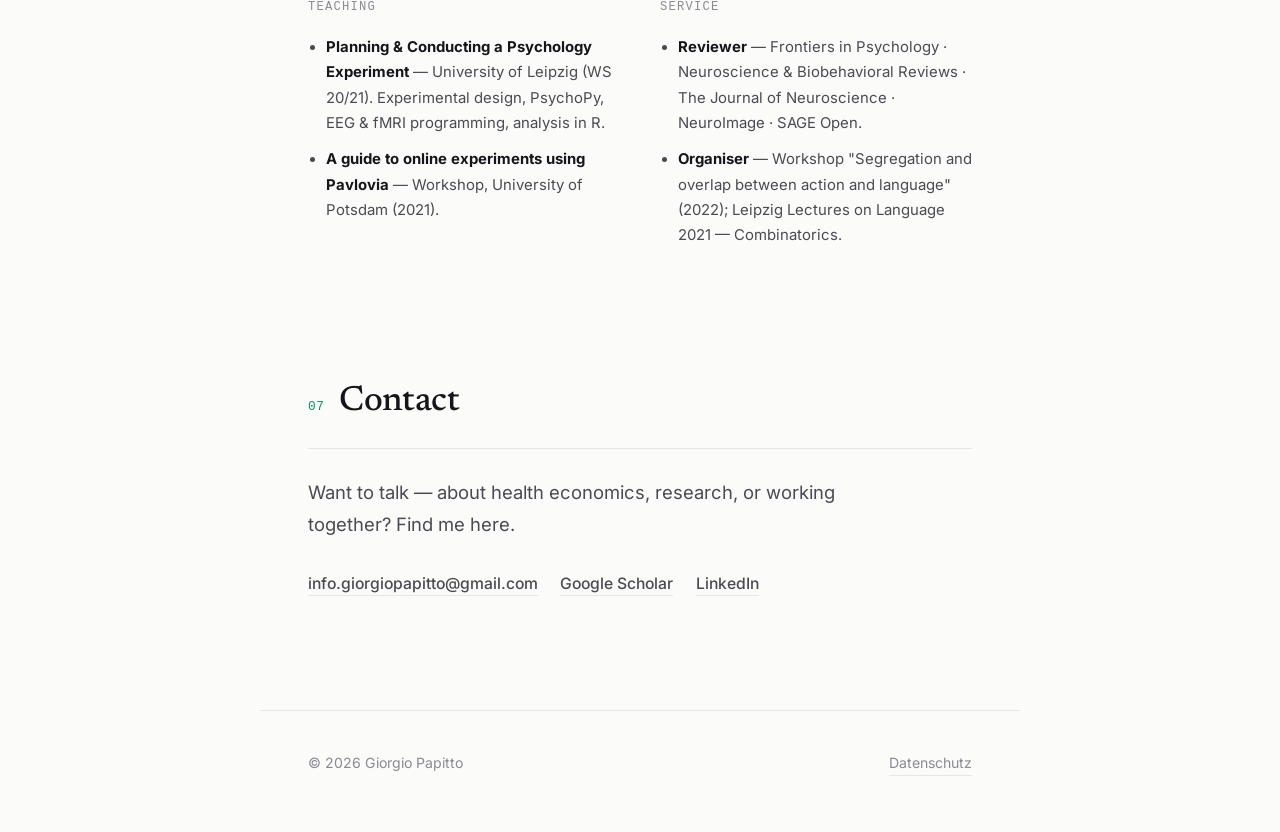
==== commit 5816ea97: "Bring editorial and accessibility fixes into the January 20 draft. Co-authored-by: giorgio-p <info.g" ====
--- a/index.html
+++ b/index.html
@@ -3,14 +3,14 @@
 <head>
   <meta charset="UTF-8" />
   <meta name="viewport" content="width=device-width, initial-scale=1.0" />
-  <title>Giorgio Papitto — Digital Therapeutics &amp; Cognitive Neuroscience</title>
-  <meta name="description" content="Giorgio Papitto — Project Manager in digital therapeutics (DiGA) with a PhD in cognitive neuroscience. Work, research, and publications." />
+  <title>Giorgio Papitto — Health Economics &amp; Cognitive Neuroscience</title>
+  <meta name="description" content="Giorgio Papitto — HEOR Project Manager at Merz Therapeutics, with a PhD in cognitive neuroscience. Work, research, and publications." />
   <meta name="author" content="Giorgio Papitto" />
 
   <!-- Open Graph -->
   <meta property="og:type" content="website" />
-  <meta property="og:title" content="Giorgio Papitto — Digital Therapeutics &amp; Cognitive Neuroscience" />
-  <meta property="og:description" content="Project manager in digital health. PhD in cognitive neuroscience." />
+  <meta property="og:title" content="Giorgio Papitto — Health Economics &amp; Cognitive Neuroscience" />
+  <meta property="og:description" content="HEOR Project Manager at Merz Therapeutics. PhD in cognitive neuroscience." />
   <meta property="og:url" content="https://www.giorgiopapitto.eu/" />
   <meta property="og:image" content="https://www.giorgiopapitto.eu/og.png" />
   <meta property="og:image:width" content="1200" />
@@ -31,8 +31,8 @@
     "name": "Giorgio Papitto",
     "url": "https://www.giorgiopapitto.eu/",
     "image": "https://www.giorgiopapitto.eu/og.png",
-    "jobTitle": "Project Manager",
-    "worksFor": { "@type": "Organization", "name": "GAIA" },
+    "jobTitle": "HEOR Project Manager",
+    "worksFor": { "@type": "Organization", "name": "Merz Therapeutics" },
     "alumniOf": [
       { "@type": "EducationalOrganization", "name": "Max Planck Institute for Human Cognitive and Brain Sciences" },
       { "@type": "CollegeOrUniversity", "name": "Alma Mater Studiorum — Università di Bologna" },
@@ -81,14 +81,13 @@
   <main id="main">
     <!-- HERO -->
     <section class="hero" aria-labelledby="hero-title">
-      <p class="hero__eyebrow">Digital Therapeutics · Cognitive Neuroscience</p>
+      <p class="hero__eyebrow">Health Economics &amp; Outcomes Research · Cognitive Neuroscience</p>
       <h1 class="hero__title" id="hero-title">Giorgio&nbsp;Papitto</h1>
-      <p class="hero__role">Project Manager at GAIA · PhD in Cognitive Neuroscience</p>
+      <p class="hero__role">HEOR Project Manager at Merz Therapeutics · PhD in Cognitive Neuroscience</p>
       <p class="hero__lede">
-        I work in digital therapeutics. Before that, I spent five years researching how the
-        brain handles language and action, and earned a PhD from the Max Planck Institute. I
-        come from literature and linguistics, and I like problems that need more than one field
-        to solve.
+        I build the evidence health systems use to decide whether a treatment is worth paying
+        for. I came to this through linguistics and brain research, and I like problems that
+        need more than one field to solve.
       </p>
       <div class="hero__actions">
         <a class="btn btn--primary" href="#experience">See my work</a>
@@ -104,18 +103,14 @@
       </div>
       <div class="prose">
         <p>
-          My background spans literature, linguistics, and a PhD in cognitive neuroscience from
-          the Max Planck Institute. I have always wanted to understand human behaviour and health
-          from more than one angle.
+          I started in literature and linguistics, moved into cognitive neuroscience, and earned
+          a PhD at the Max Planck Institute studying how the brain handles language and action.
+          That work taught me to design careful studies and to be sceptical of neat conclusions.
         </p>
         <p>
-          Today I work in digital therapeutics. Day to day, I dig into patient-outcome and
-          engagement data, weigh the clinical and economic evidence, and help work out where a
-          treatment fits and who it helps.
-        </p>
-        <p>
-          Before that, I spent five years studying the brain — how it handles language and action
-          — with brain imaging and stimulation. That training still shapes how I think.
+          I then spent three years in digital therapeutics, working with patient-outcome data
+          and the evidence behind new treatments. Today I apply the same habits to health
+          economics and outcomes research at Merz Therapeutics.
         </p>
         <p>
           Outside work, I play badminton, write poetry, and listen to a lot of music. Wilco and
@@ -138,10 +133,11 @@
         </span>
       </p>
       <ul class="tags" aria-label="Focus and tools">
-        <li>Digital therapeutics</li>
+        <li>Health economics &amp; outcomes research</li>
+        <li>HTA</li>
+        <li>Market access</li>
         <li>Project management</li>
         <li>Evidence synthesis</li>
-        <li>Health economics</li>
         <li>Experimental design</li>
         <li>Data analysis</li>
         <li>Python</li>
@@ -160,10 +156,17 @@
       </div>
       <ul class="timeline">
         <li class="timeline__item">
-          <span class="timeline__date">Oct 2023–present</span>
+          <span class="timeline__date">Jan 2027–present</span>
+          <div class="timeline__body">
+            <h3>HEOR Project Manager — Merz Therapeutics</h3>
+            <p>Frankfurt (hybrid). I lead global health-economics and outcomes projects for market access, so country teams have the evidence they need for health-technology assessment and payer discussions.</p>
+          </div>
+        </li>
+        <li class="timeline__item">
+          <span class="timeline__date">Oct 2023–Nov 2026</span>
           <div class="timeline__body">
             <h3>Project Manager — GAIA</h3>
-            <p>Digital therapeutics · Hamburg (remote). I analyse patient-outcome and engagement data and turn clinical and real-world evidence into decisions, working with clinical and pharma partners.</p>
+            <p>Digital therapeutics · Hamburg (remote). I analysed patient-outcome and engagement data and turned clinical and real-world evidence into decisions, working with clinical and pharma partners.</p>
           </div>
         </li>
         <li class="timeline__item">
@@ -509,7 +512,7 @@
         <h2 class="section__title" id="contact-title">Contact</h2>
       </div>
       <p class="contact__lede">
-        Want to talk — about digital health, research, or working together? Find me here.
+        Want to talk — about health economics, research, or working together? Find me here.
       </p>
       <ul class="contact__inline">
         <li><a href="mailto:info.giorgiopapitto@gmail.com">info.giorgiopapitto@gmail.com</a></li>
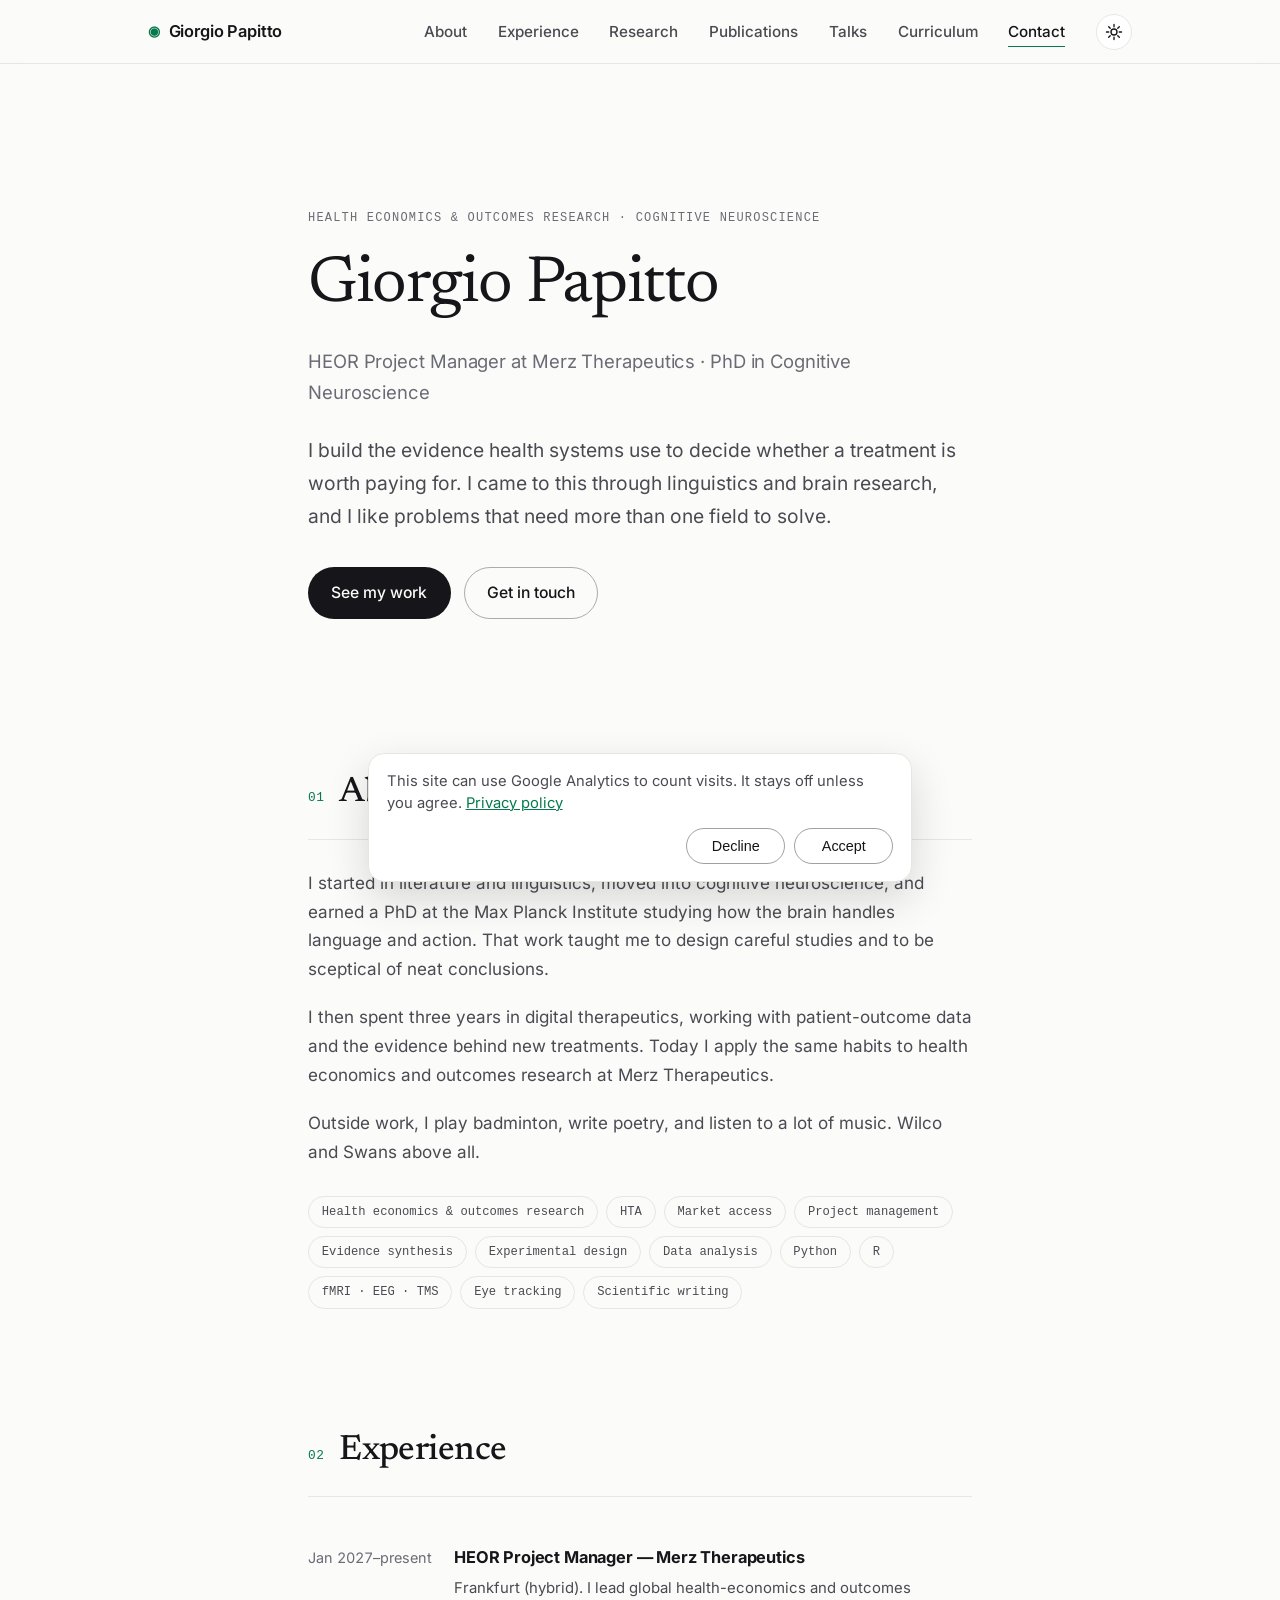
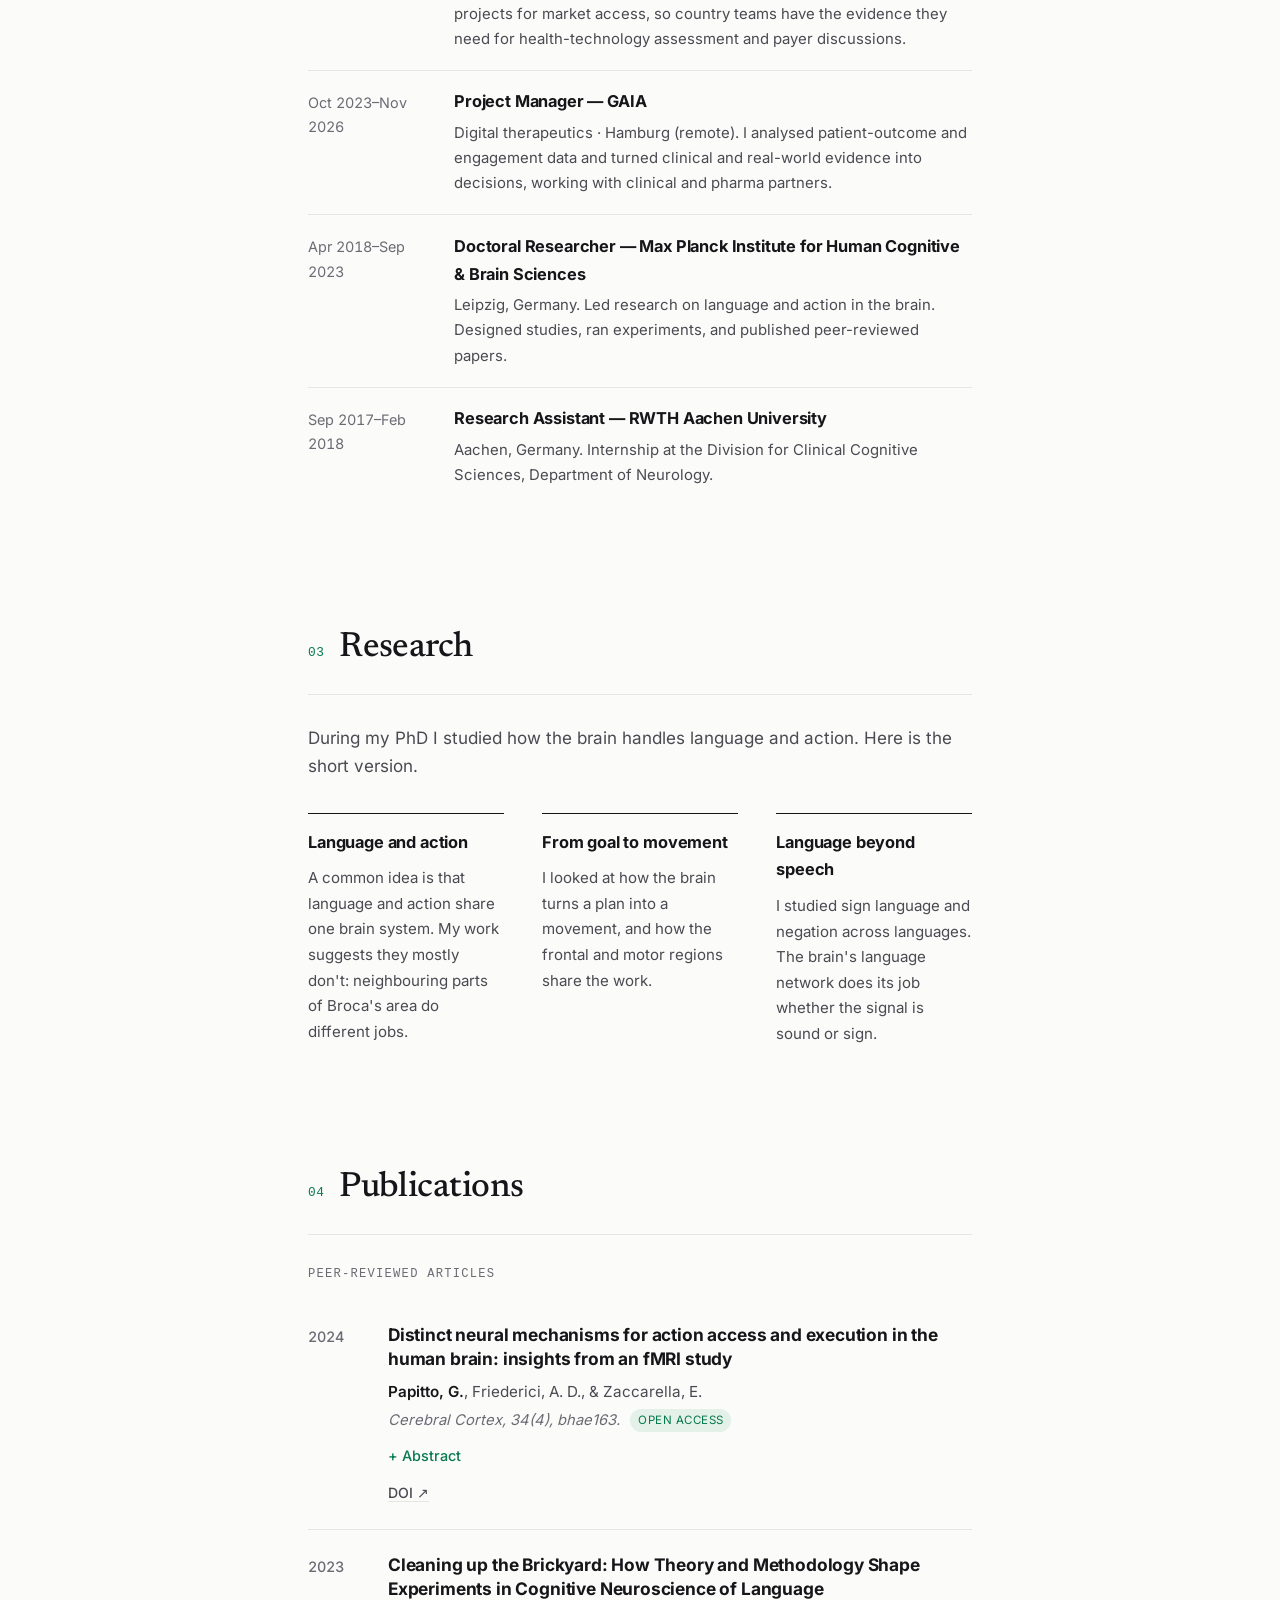
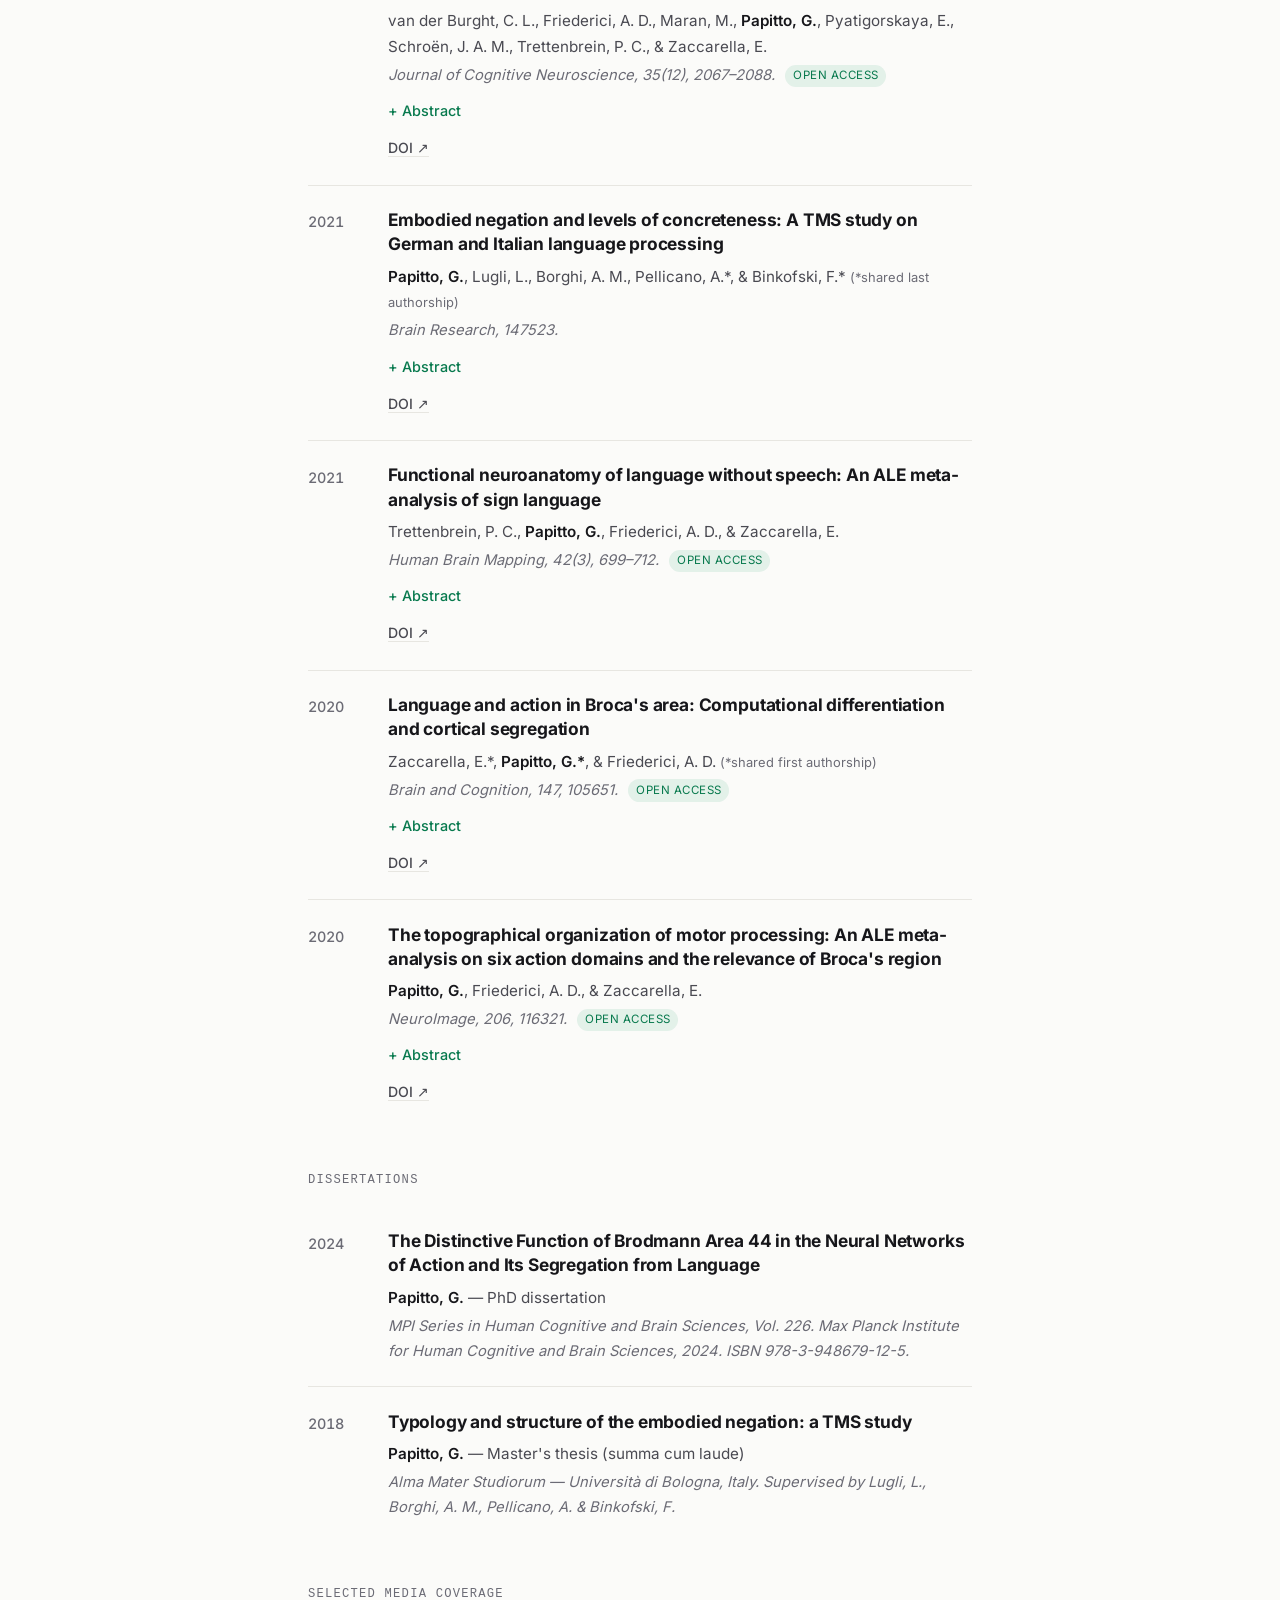
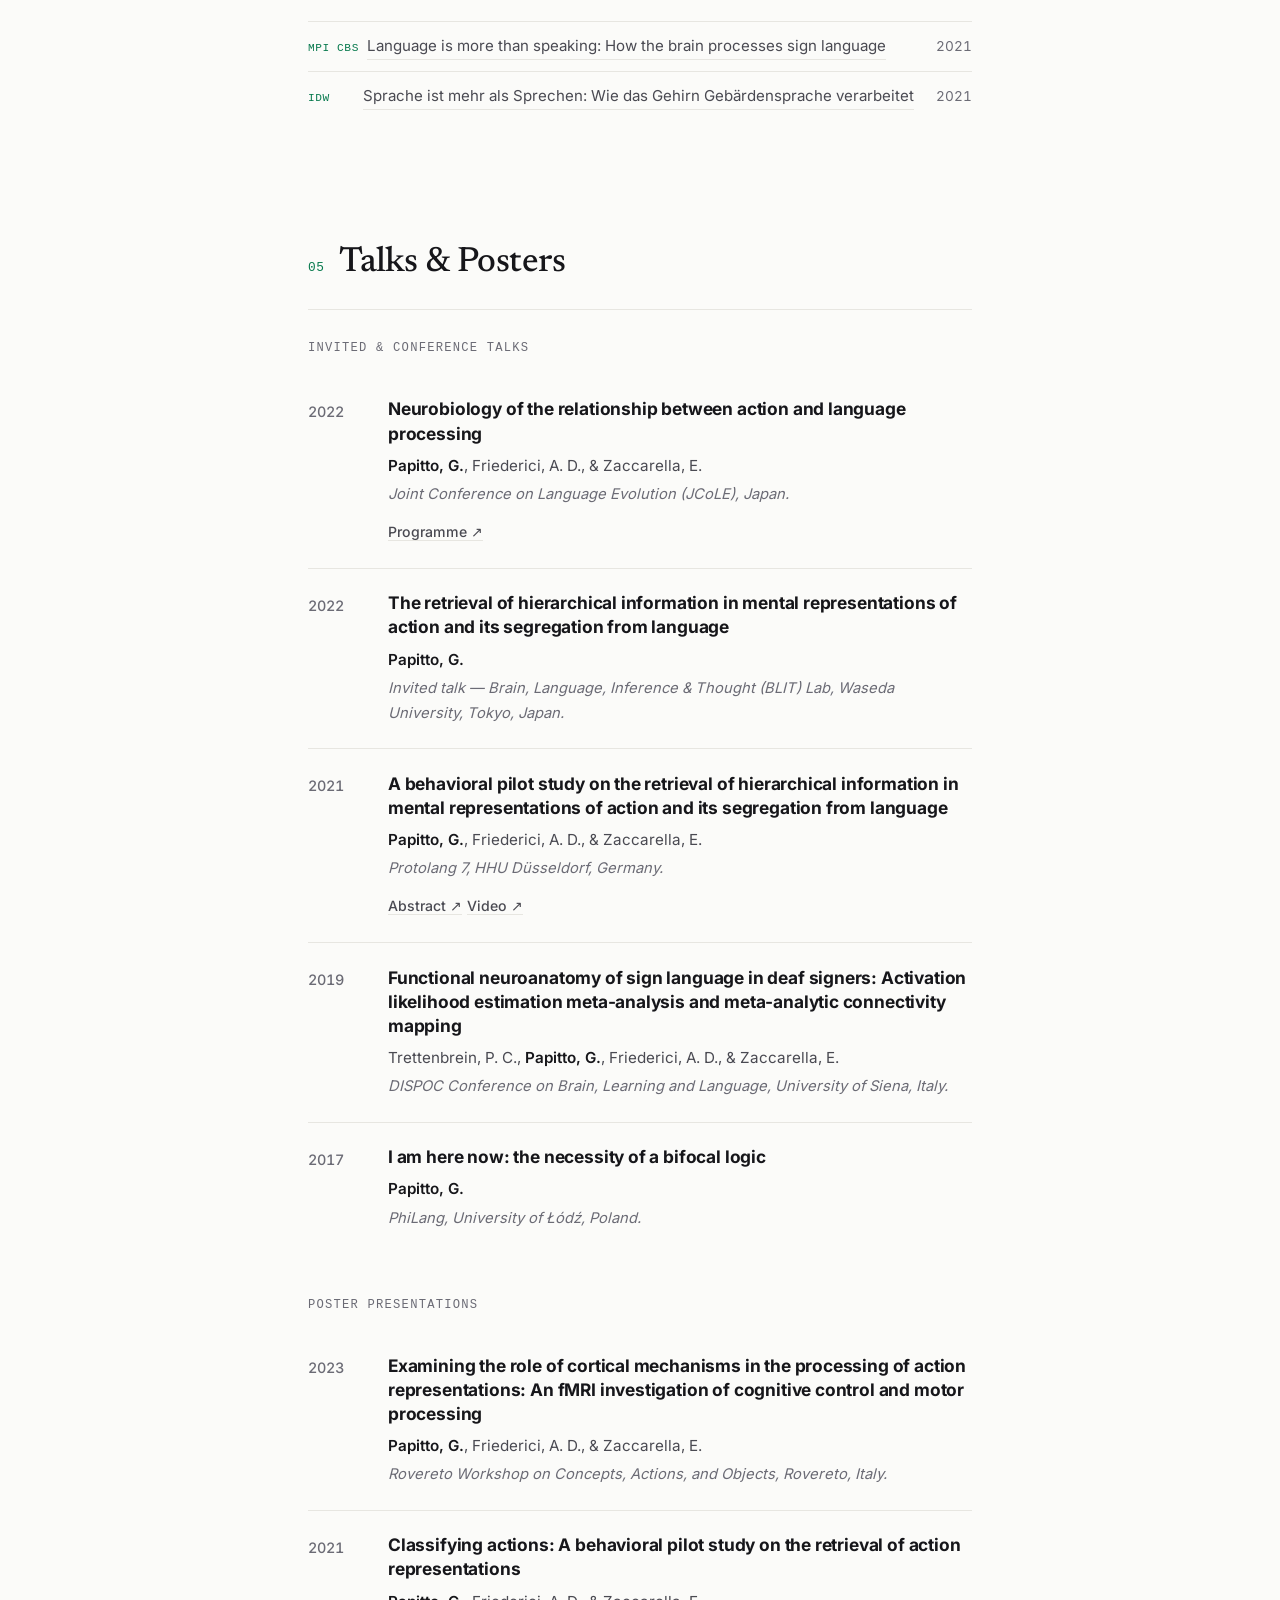
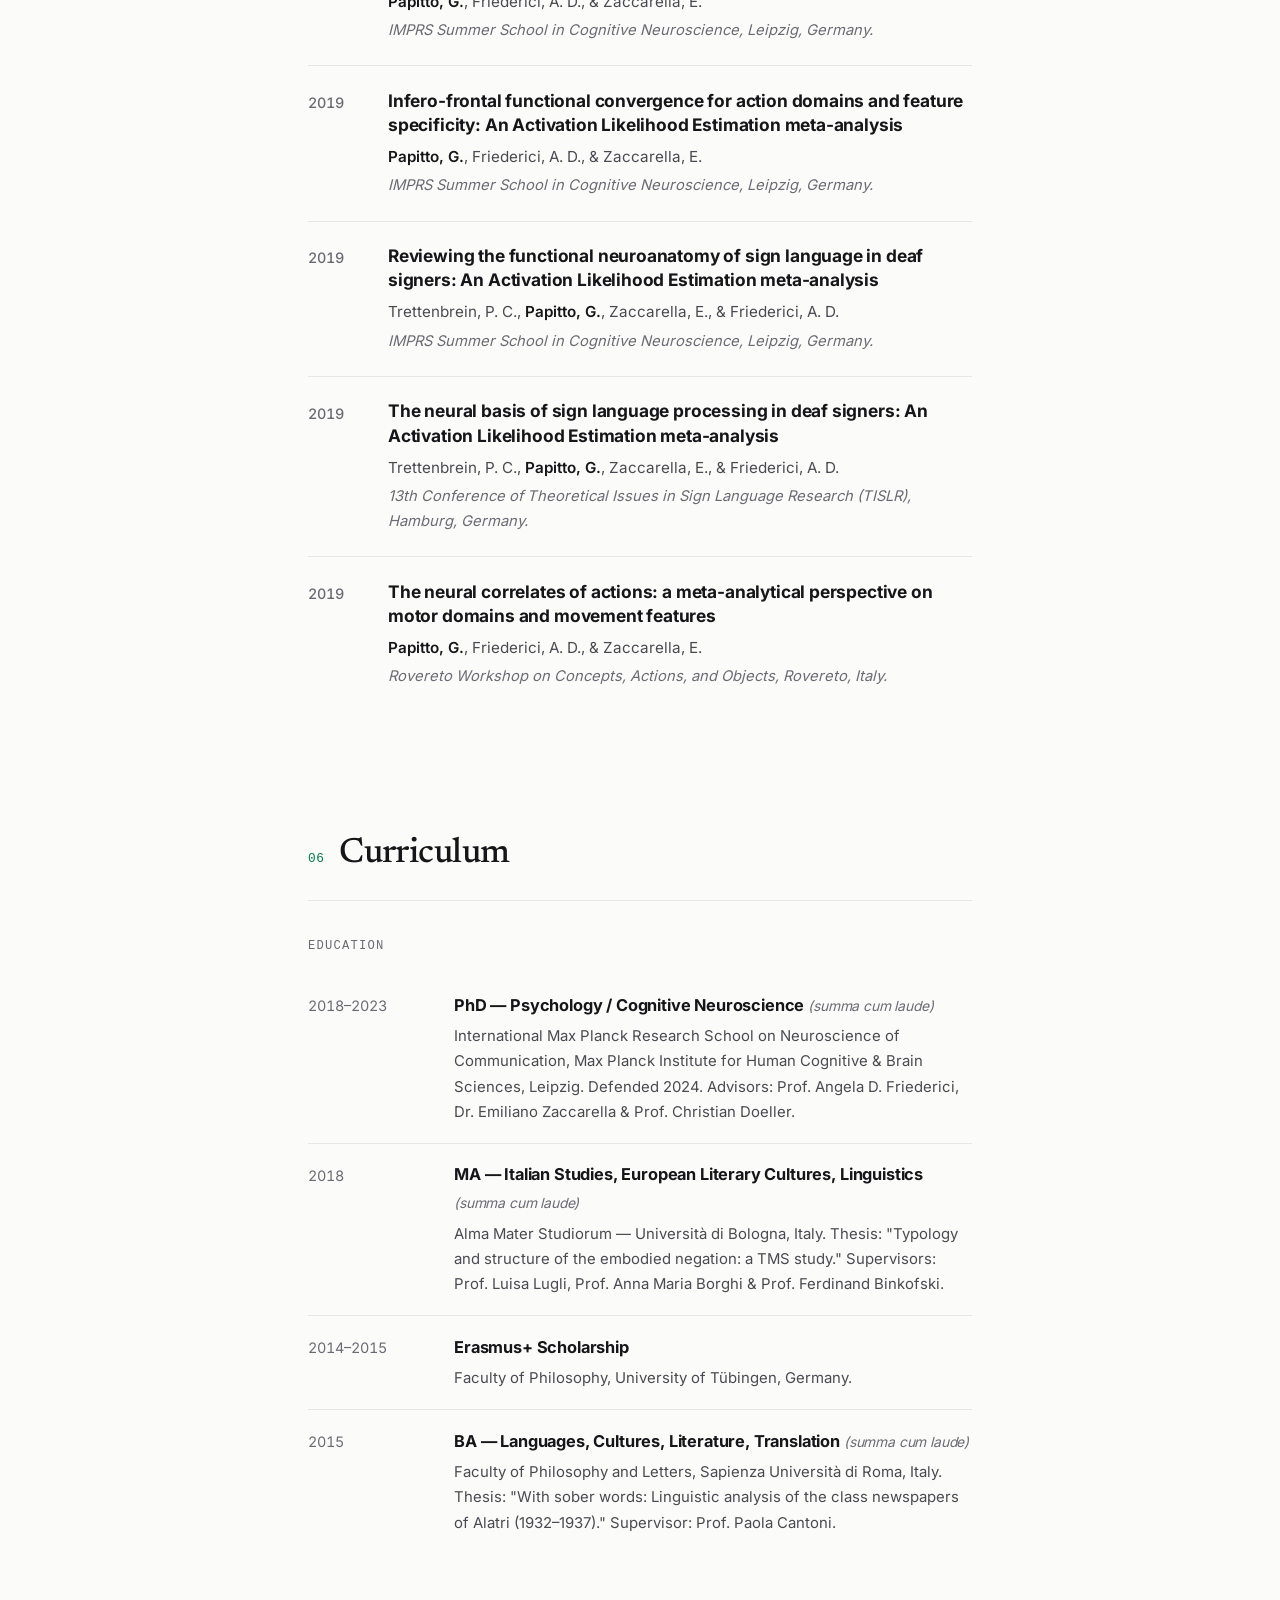
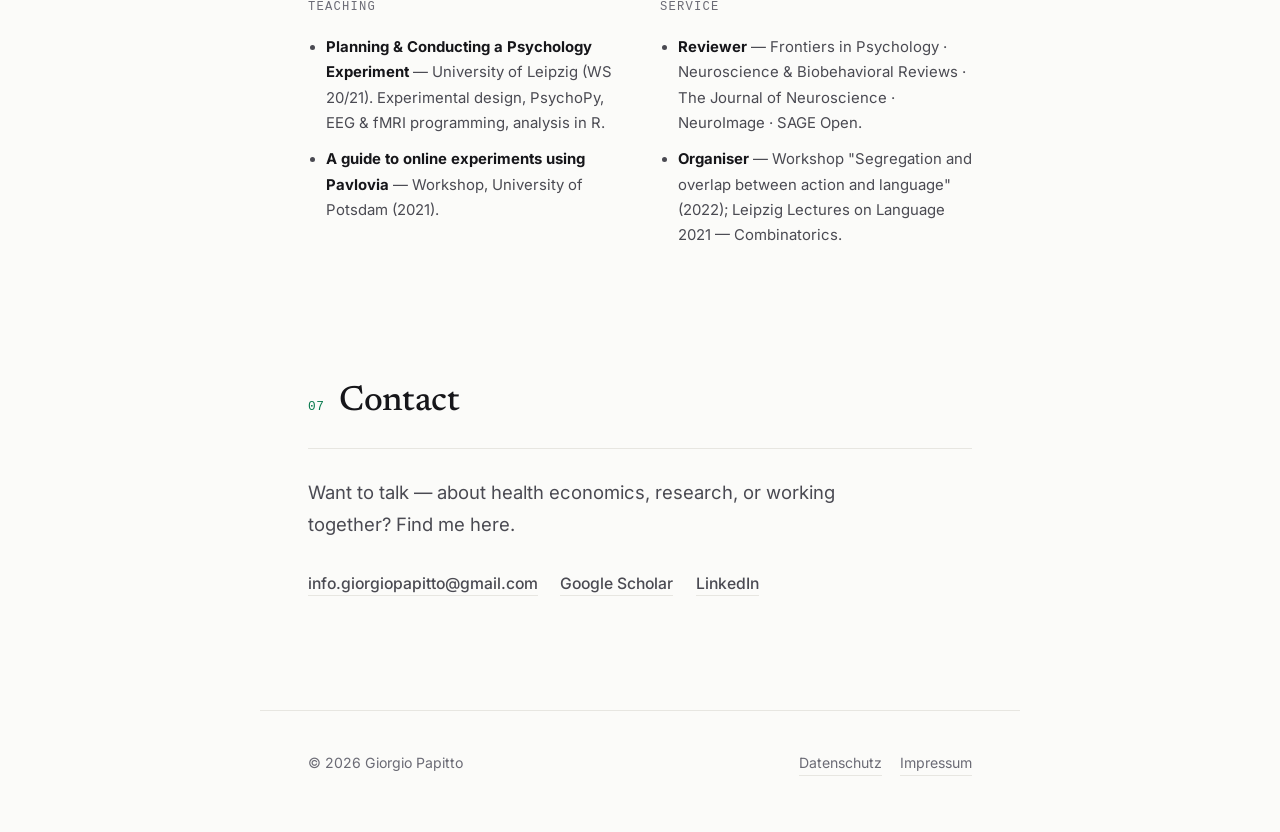
==== commit ba168e1c: "Add Impressum and fix privacy, consent, and contrast. Use the Alatri postal address on a dedicated i" ====
--- a/index.html
+++ b/index.html
@@ -18,8 +18,14 @@
   <meta name="twitter:card" content="summary_large_image" />
 
   <link rel="icon" type="image/svg+xml" href="favicon.svg" />
-  <meta name="theme-color" content="#ff5a1f" />
-
+  <meta name="theme-color" content="#07794d" />
+  <script>
+    try {
+      var t = localStorage.getItem("theme") ||
+        (matchMedia("(prefers-color-scheme: dark)").matches ? "dark" : "light");
+      document.documentElement.setAttribute("data-theme", t);
+    } catch (e) {}
+  </script>
   <link rel="stylesheet" href="styles.css" />
 
   <!-- SEO: canonical + structured data -->
@@ -51,7 +57,7 @@
 
   <header class="site-header" id="top">
     <nav class="nav" aria-label="Primary">
-      <a class="nav__brand" href="#" aria-label="Giorgio Papitto — home">
+      <a class="nav__brand" href="/" aria-label="Giorgio Papitto — home">
         <span class="nav__mark" aria-hidden="true">◉</span>
         <span class="nav__name">Giorgio Papitto</span>
       </a>
@@ -506,7 +512,7 @@
     </section>
 
     <!-- CONTACT -->
-    <section class="section section--contact" id="contact" aria-labelledby="contact-title">
+    <section class="section" id="contact" aria-labelledby="contact-title">
       <div class="section__head">
         <span class="section__index">07</span>
         <h2 class="section__title" id="contact-title">Contact</h2>
@@ -524,7 +530,10 @@
 
   <footer class="site-footer">
     <p>© <span id="year"></span> Giorgio Papitto</p>
-    <p class="site-footer__links"><a href="/privacy.html">Datenschutz</a></p>
+    <p class="site-footer__links">
+      <a href="/privacy.html">Datenschutz</a>
+      <a href="/impressum.html">Impressum</a>
+    </p>
   </footer>
 
   <aside class="consent" id="consent" hidden>
@@ -534,7 +543,7 @@
     </p>
     <div class="consent__actions">
       <button type="button" class="btn btn--ghost" id="consent-decline">Decline</button>
-      <button type="button" class="btn btn--primary" id="consent-accept">Accept</button>
+      <button type="button" class="btn btn--ghost" id="consent-accept">Accept</button>
     </div>
   </aside>
 
--- a/styles.css
+++ b/styles.css
@@ -59,9 +59,9 @@
   --surface:      #ffffff;
   --ink:          #16161a;   /* primary text */
   --ink-soft:     #4a4a52;   /* secondary text */
-  --ink-faint:    #8a8a94;   /* tertiary / meta */
+  --ink-faint:    #6b6b75;   /* tertiary / meta */
   --line:         #e7e6e1;   /* hairline borders */
-  --accent:       #0a8f5c;   /* cool emerald accent */
+  --accent:       #07794d;   /* cool emerald accent */
   --accent-soft:  rgba(10, 143, 92, 0.10);
 
   /* Type */
@@ -81,7 +81,7 @@
   --surface:      #161619;
   --ink:          #f1f0ec;
   --ink-soft:     #b6b5ad;
-  --ink-faint:    #76757d;
+  --ink-faint:    #8e8d95;
   --line:         #26262b;
   --accent:       #34d399;
   --accent-soft:  rgba(52, 211, 153, 0.16);
@@ -119,6 +119,12 @@
 }
 .skip-link:focus { left: 0; }
 
+.visually-hidden {
+  position: absolute; width: 1px; height: 1px;
+  padding: 0; margin: -1px; overflow: hidden;
+  clip: rect(0, 0, 0, 0); white-space: nowrap; border: 0;
+}
+
 /* ---------- Header / nav ---------- */
 .site-header {
   position: sticky; top: 0; z-index: 50;
@@ -201,7 +207,6 @@
   letter-spacing: -0.02em;
   margin: 0 0 1.6rem;
 }
-.hero__title em { font-style: italic; color: var(--accent); }
 .hero__role {
   font-size: clamp(1rem, 1.5vw, 1.15rem);
   color: var(--ink-faint);
@@ -415,9 +420,7 @@
 .cv-list strong { color: var(--ink); }
 
 /* ---------- Contact ---------- */
-.section--contact { }
 .contact__lede { font-size: 1.15rem; color: var(--ink-soft); max-width: 50ch; margin: 0 0 1.8rem; }
-.contact__actions { margin: 0 0 1.6rem; }
 .contact__inline { list-style: none; margin: 0; padding: 0; display: flex; flex-wrap: wrap; gap: 1.4rem; }
 .contact__inline a {
   text-decoration: none; color: var(--ink-soft); font-weight: 500; font-size: .98rem;
@@ -472,10 +475,6 @@
   border-color: color-mix(in srgb, var(--ink) 40%, transparent);
   color: var(--ink);
 }
-.consent .btn--primary {
-  background: var(--ink);
-  color: var(--bg);
-}
 
 /* ---------- Legal pages ---------- */
 .legal { padding-bottom: clamp(2.5rem, 7vw, 5rem); }
@@ -487,6 +486,12 @@
 .legal ul { color: var(--ink-soft); max-width: 66ch; padding-left: 1.15rem; margin: 0 0 1.2rem; }
 .legal li { margin: 0 0 .4rem; }
 .legal a { color: var(--accent); }
+.legal address {
+  font-style: normal;
+  color: var(--ink-soft);
+  margin: 0 0 1.2rem;
+  line-height: 1.6;
+}
 
 /* ---------- Mobile nav ---------- */
 @media (max-width: 680px) {
@@ -507,13 +512,23 @@
     flex-direction: column; align-items: flex-start; gap: 0;
     background: var(--bg); border-bottom: 1px solid var(--line);
     padding: .5rem var(--gutter) 1.2rem;
-    transform: translateY(-120%); transition: transform .3s ease;
+    transform: translateY(-120%); transition: transform .3s ease, visibility .3s ease;
     box-shadow: 0 12px 30px rgba(0,0,0,.08);
+    visibility: hidden;
   }
-  .nav__menu.is-open { transform: translateY(0); }
+  .nav__menu.is-open { transform: translateY(0); visibility: visible; }
   .nav__menu li { width: 100%; }
   .nav__menu li a { display: block; padding: .85rem 0; width: 100%; border-bottom: 1px solid var(--line); }
   .nav__menu li:last-child { padding-top: .9rem; }
+
+  .nav--simple .nav__menu {
+    position: static; transform: none; flex-direction: row;
+    background: none; border: 0; box-shadow: none; padding: 0; gap: 1rem;
+    visibility: visible;
+  }
+  .nav--simple .nav__menu li { width: auto; }
+  .nav--simple .nav__menu li a { border: 0; padding: .25rem 0; }
+  .nav--simple .nav__menu li:last-child { padding-top: 0; }
   .pub { grid-template-columns: 1fr; gap: .35rem; }
   .pub__year { padding-top: 0; }
   .timeline__item { grid-template-columns: 1fr; gap: .25rem; }
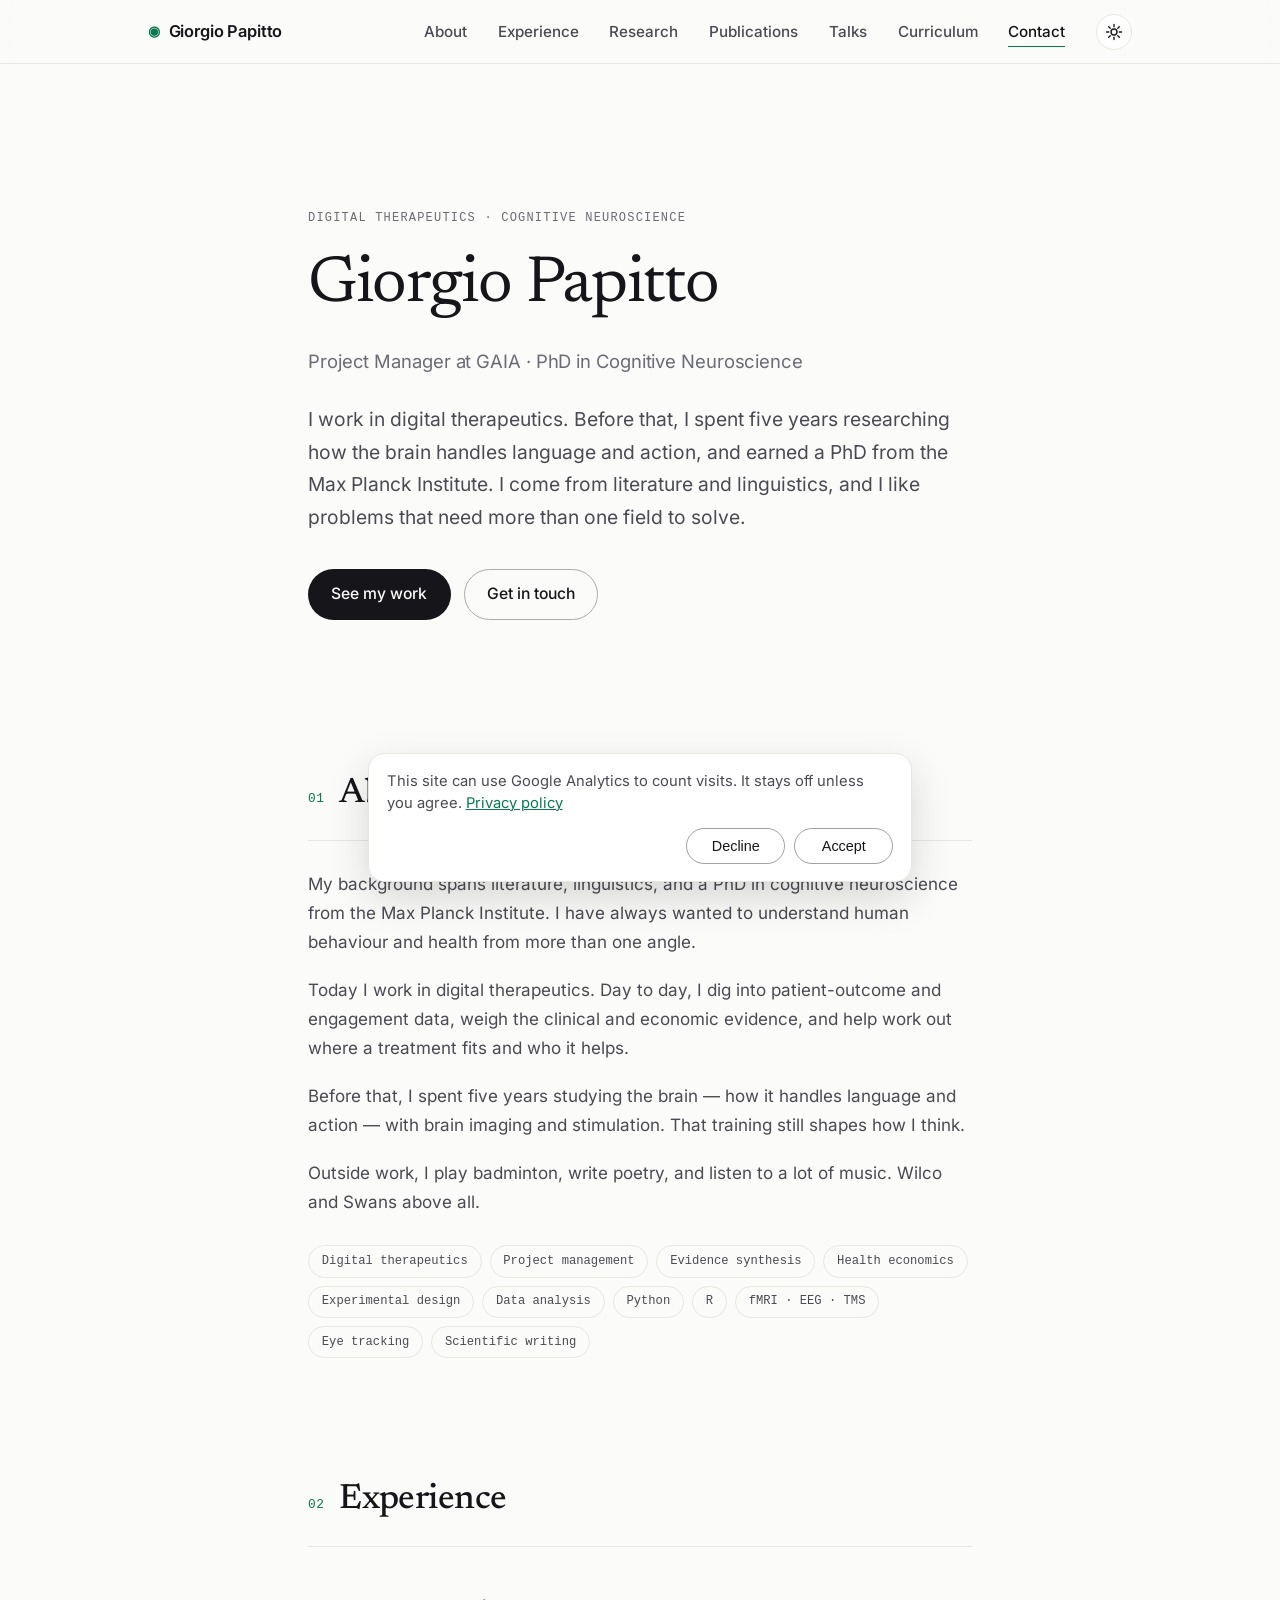
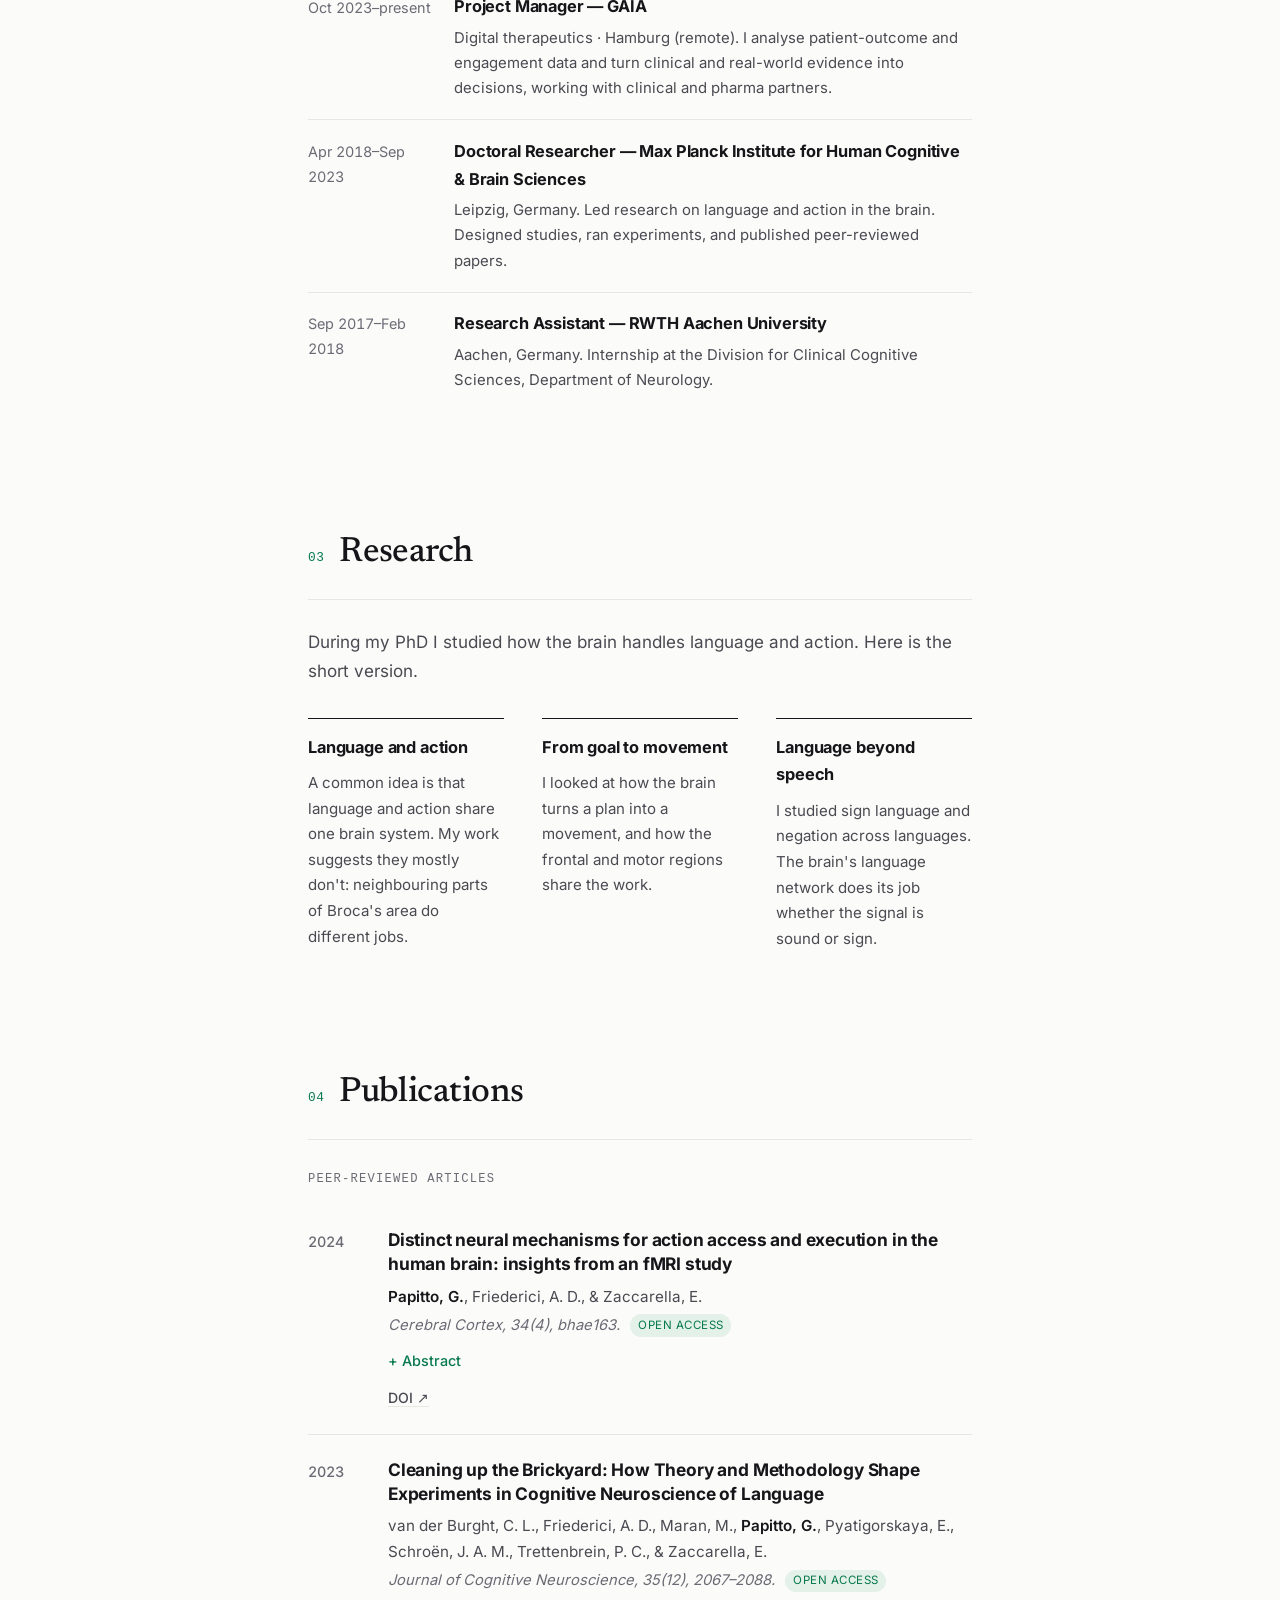
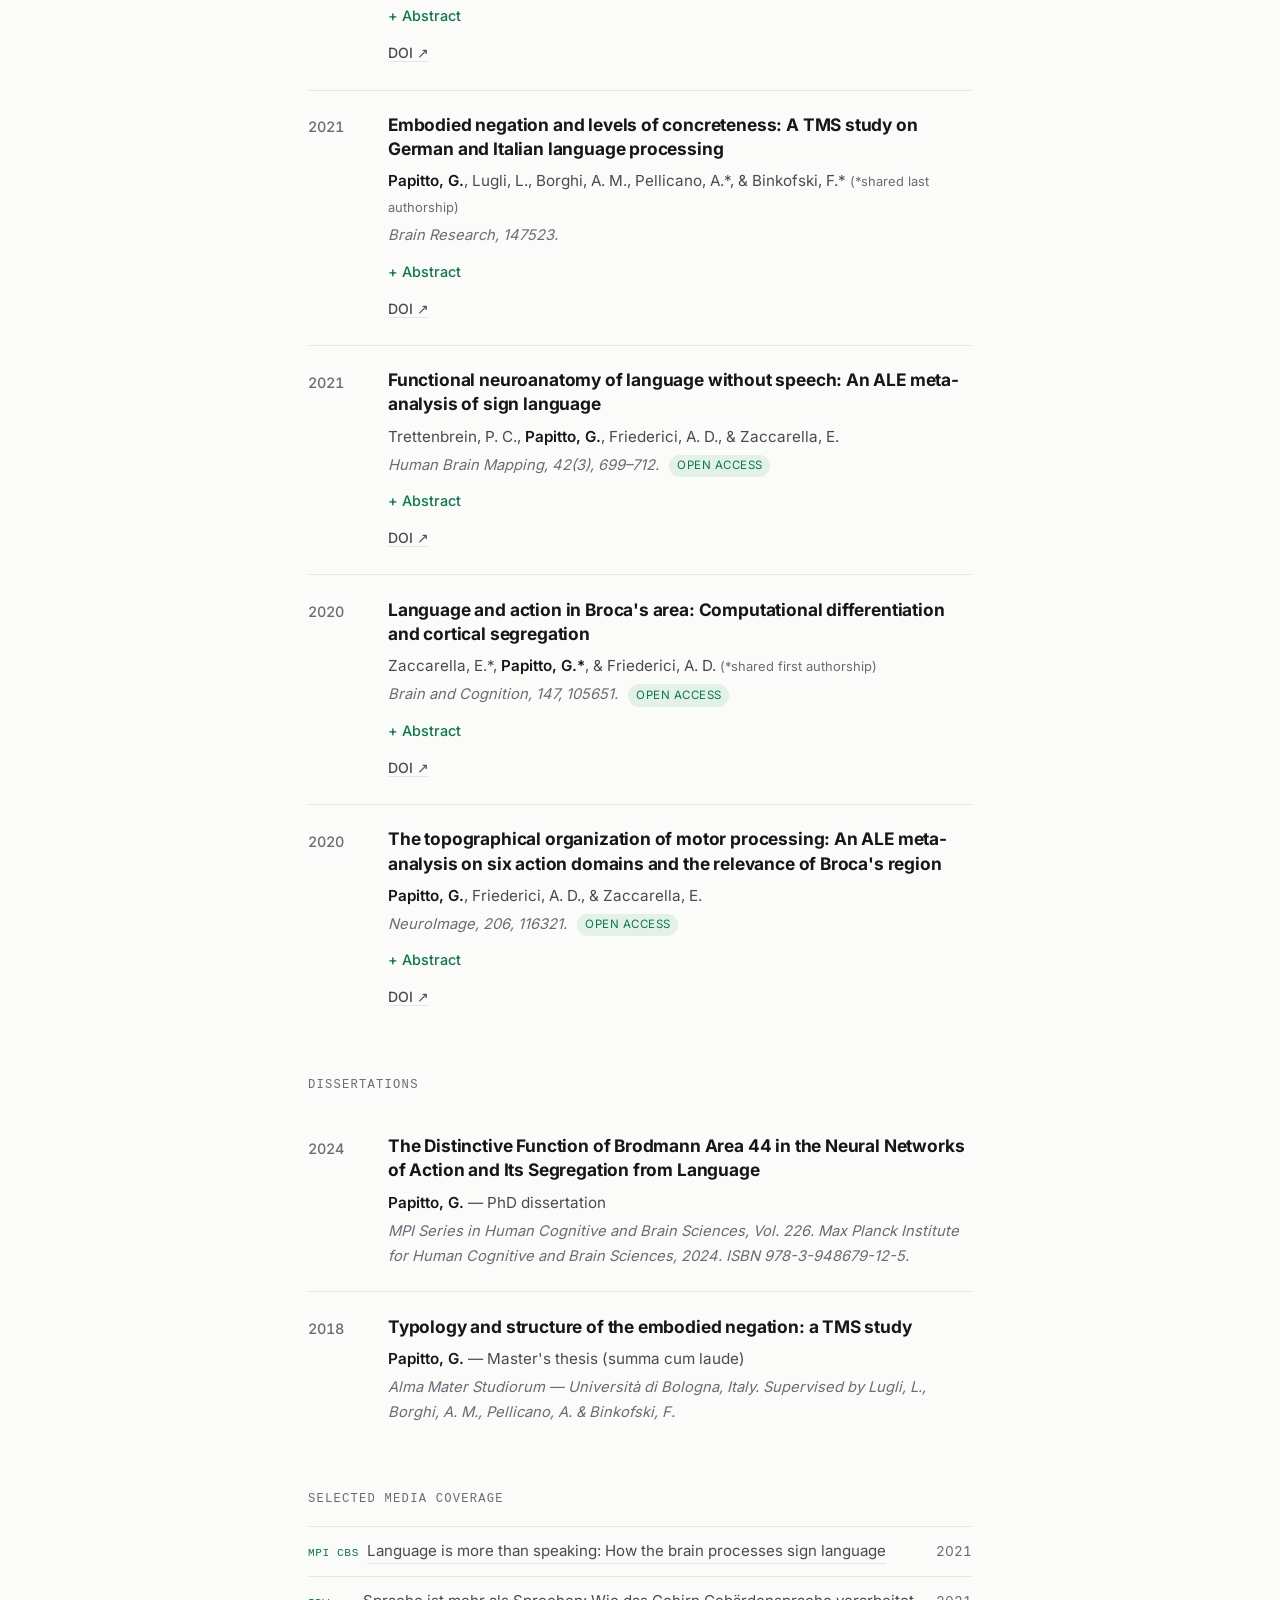
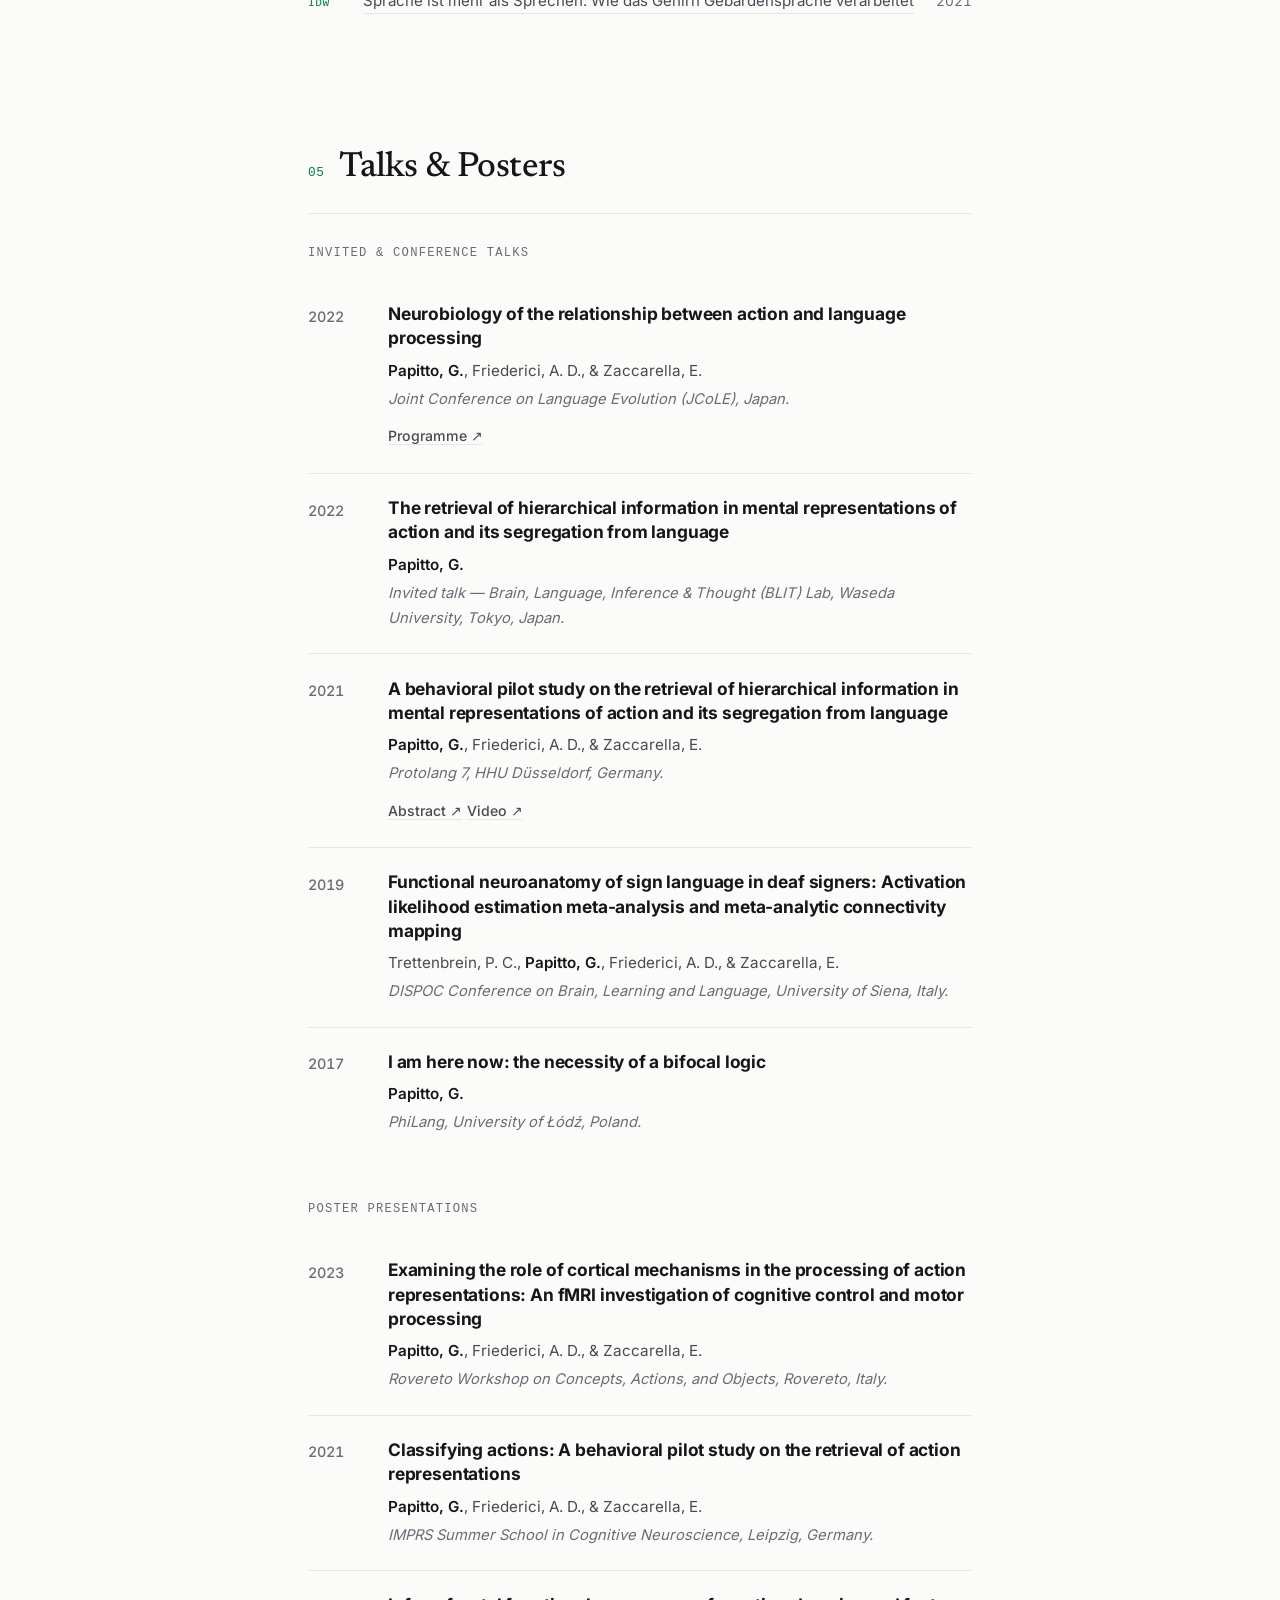
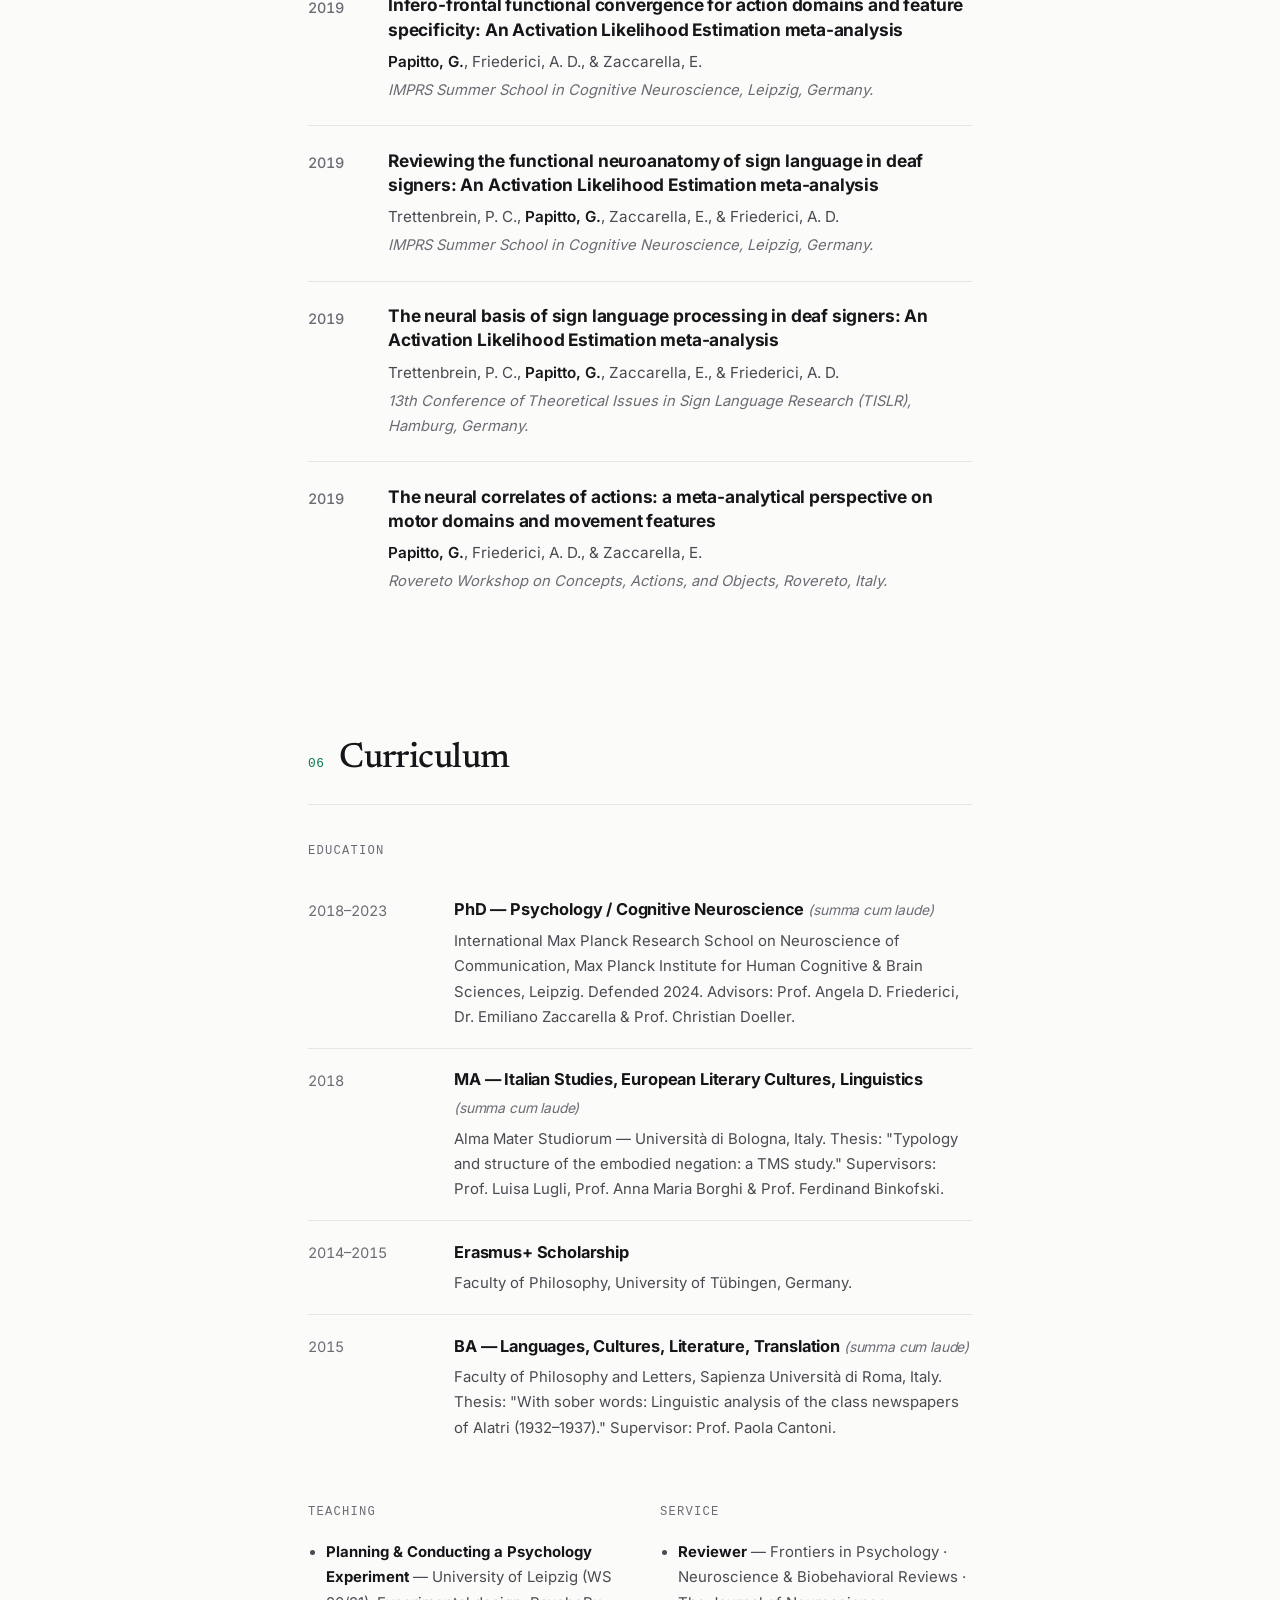
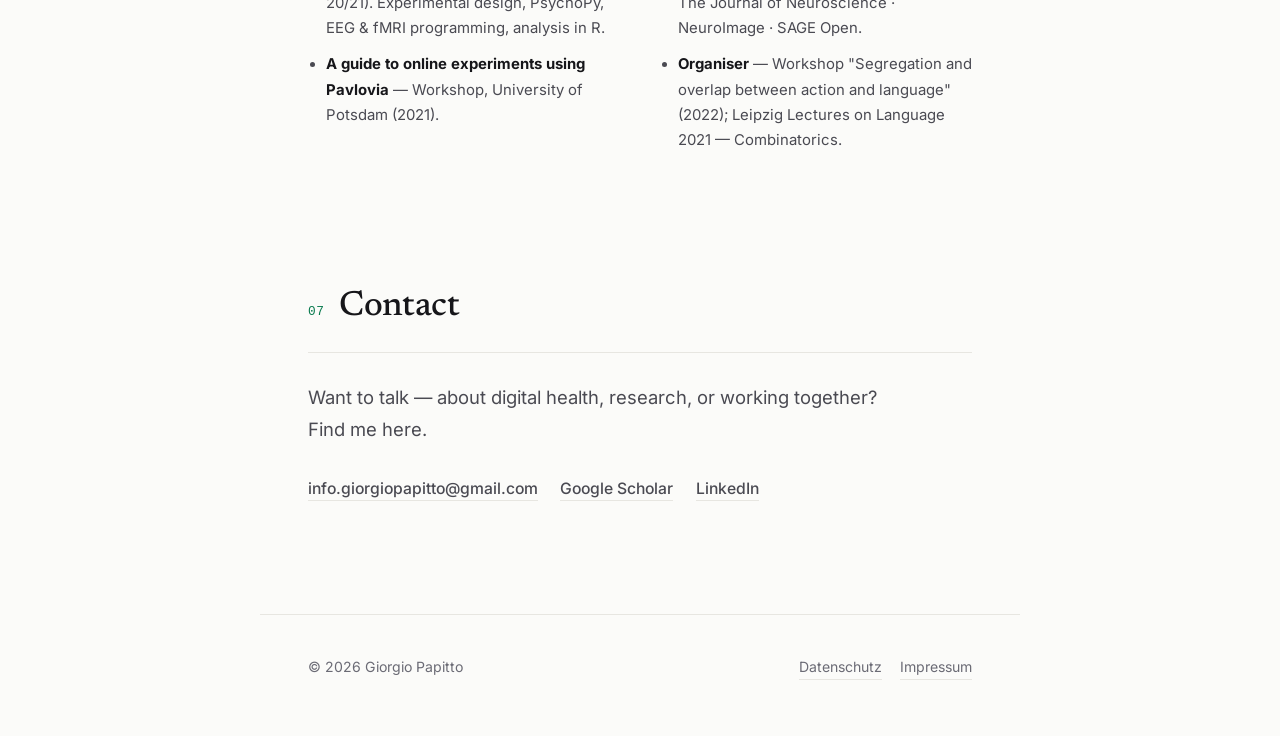
==== commit 6539fb0e: "Add Impressum and fix privacy, consent, and contrast. Use the Alatri postal address on a dedicated i" ====
--- a/index.html
+++ b/index.html
@@ -3,14 +3,14 @@
 <head>
   <meta charset="UTF-8" />
   <meta name="viewport" content="width=device-width, initial-scale=1.0" />
-  <title>Giorgio Papitto — Health Economics &amp; Cognitive Neuroscience</title>
-  <meta name="description" content="Giorgio Papitto — HEOR Project Manager at Merz Therapeutics, with a PhD in cognitive neuroscience. Work, research, and publications." />
+  <title>Giorgio Papitto — Digital Therapeutics &amp; Cognitive Neuroscience</title>
+  <meta name="description" content="Giorgio Papitto — Project Manager in digital therapeutics (DiGA) with a PhD in cognitive neuroscience. Work, research, and publications." />
   <meta name="author" content="Giorgio Papitto" />
 
   <!-- Open Graph -->
   <meta property="og:type" content="website" />
-  <meta property="og:title" content="Giorgio Papitto — Health Economics &amp; Cognitive Neuroscience" />
-  <meta property="og:description" content="HEOR Project Manager at Merz Therapeutics. PhD in cognitive neuroscience." />
+  <meta property="og:title" content="Giorgio Papitto — Digital Therapeutics &amp; Cognitive Neuroscience" />
+  <meta property="og:description" content="Project manager in digital health. PhD in cognitive neuroscience." />
   <meta property="og:url" content="https://www.giorgiopapitto.eu/" />
   <meta property="og:image" content="https://www.giorgiopapitto.eu/og.png" />
   <meta property="og:image:width" content="1200" />
@@ -37,8 +37,8 @@
     "name": "Giorgio Papitto",
     "url": "https://www.giorgiopapitto.eu/",
     "image": "https://www.giorgiopapitto.eu/og.png",
-    "jobTitle": "HEOR Project Manager",
-    "worksFor": { "@type": "Organization", "name": "Merz Therapeutics" },
+    "jobTitle": "Project Manager",
+    "worksFor": { "@type": "Organization", "name": "GAIA" },
     "alumniOf": [
       { "@type": "EducationalOrganization", "name": "Max Planck Institute for Human Cognitive and Brain Sciences" },
       { "@type": "CollegeOrUniversity", "name": "Alma Mater Studiorum — Università di Bologna" },
@@ -87,13 +87,14 @@
   <main id="main">
     <!-- HERO -->
     <section class="hero" aria-labelledby="hero-title">
-      <p class="hero__eyebrow">Health Economics &amp; Outcomes Research · Cognitive Neuroscience</p>
+      <p class="hero__eyebrow">Digital Therapeutics · Cognitive Neuroscience</p>
       <h1 class="hero__title" id="hero-title">Giorgio&nbsp;Papitto</h1>
-      <p class="hero__role">HEOR Project Manager at Merz Therapeutics · PhD in Cognitive Neuroscience</p>
+      <p class="hero__role">Project Manager at GAIA · PhD in Cognitive Neuroscience</p>
       <p class="hero__lede">
-        I build the evidence health systems use to decide whether a treatment is worth paying
-        for. I came to this through linguistics and brain research, and I like problems that
-        need more than one field to solve.
+        I work in digital therapeutics. Before that, I spent five years researching how the
+        brain handles language and action, and earned a PhD from the Max Planck Institute. I
+        come from literature and linguistics, and I like problems that need more than one field
+        to solve.
       </p>
       <div class="hero__actions">
         <a class="btn btn--primary" href="#experience">See my work</a>
@@ -109,14 +110,18 @@
       </div>
       <div class="prose">
         <p>
-          I started in literature and linguistics, moved into cognitive neuroscience, and earned
-          a PhD at the Max Planck Institute studying how the brain handles language and action.
-          That work taught me to design careful studies and to be sceptical of neat conclusions.
+          My background spans literature, linguistics, and a PhD in cognitive neuroscience from
+          the Max Planck Institute. I have always wanted to understand human behaviour and health
+          from more than one angle.
         </p>
         <p>
-          I then spent three years in digital therapeutics, working with patient-outcome data
-          and the evidence behind new treatments. Today I apply the same habits to health
-          economics and outcomes research at Merz Therapeutics.
+          Today I work in digital therapeutics. Day to day, I dig into patient-outcome and
+          engagement data, weigh the clinical and economic evidence, and help work out where a
+          treatment fits and who it helps.
+        </p>
+        <p>
+          Before that, I spent five years studying the brain — how it handles language and action
+          — with brain imaging and stimulation. That training still shapes how I think.
         </p>
         <p>
           Outside work, I play badminton, write poetry, and listen to a lot of music. Wilco and
@@ -139,11 +144,10 @@
         </span>
       </p>
       <ul class="tags" aria-label="Focus and tools">
-        <li>Health economics &amp; outcomes research</li>
-        <li>HTA</li>
-        <li>Market access</li>
+        <li>Digital therapeutics</li>
         <li>Project management</li>
         <li>Evidence synthesis</li>
+        <li>Health economics</li>
         <li>Experimental design</li>
         <li>Data analysis</li>
         <li>Python</li>
@@ -162,17 +166,10 @@
       </div>
       <ul class="timeline">
         <li class="timeline__item">
-          <span class="timeline__date">Jan 2027–present</span>
-          <div class="timeline__body">
-            <h3>HEOR Project Manager — Merz Therapeutics</h3>
-            <p>Frankfurt (hybrid). I lead global health-economics and outcomes projects for market access, so country teams have the evidence they need for health-technology assessment and payer discussions.</p>
-          </div>
-        </li>
-        <li class="timeline__item">
-          <span class="timeline__date">Oct 2023–Nov 2026</span>
+          <span class="timeline__date">Oct 2023–present</span>
           <div class="timeline__body">
             <h3>Project Manager — GAIA</h3>
-            <p>Digital therapeutics · Hamburg (remote). I analysed patient-outcome and engagement data and turned clinical and real-world evidence into decisions, working with clinical and pharma partners.</p>
+            <p>Digital therapeutics · Hamburg (remote). I analyse patient-outcome and engagement data and turn clinical and real-world evidence into decisions, working with clinical and pharma partners.</p>
           </div>
         </li>
         <li class="timeline__item">
@@ -518,7 +515,7 @@
         <h2 class="section__title" id="contact-title">Contact</h2>
       </div>
       <p class="contact__lede">
-        Want to talk — about health economics, research, or working together? Find me here.
+        Want to talk — about digital health, research, or working together? Find me here.
       </p>
       <ul class="contact__inline">
         <li><a href="mailto:info.giorgiopapitto@gmail.com">info.giorgiopapitto@gmail.com</a></li>
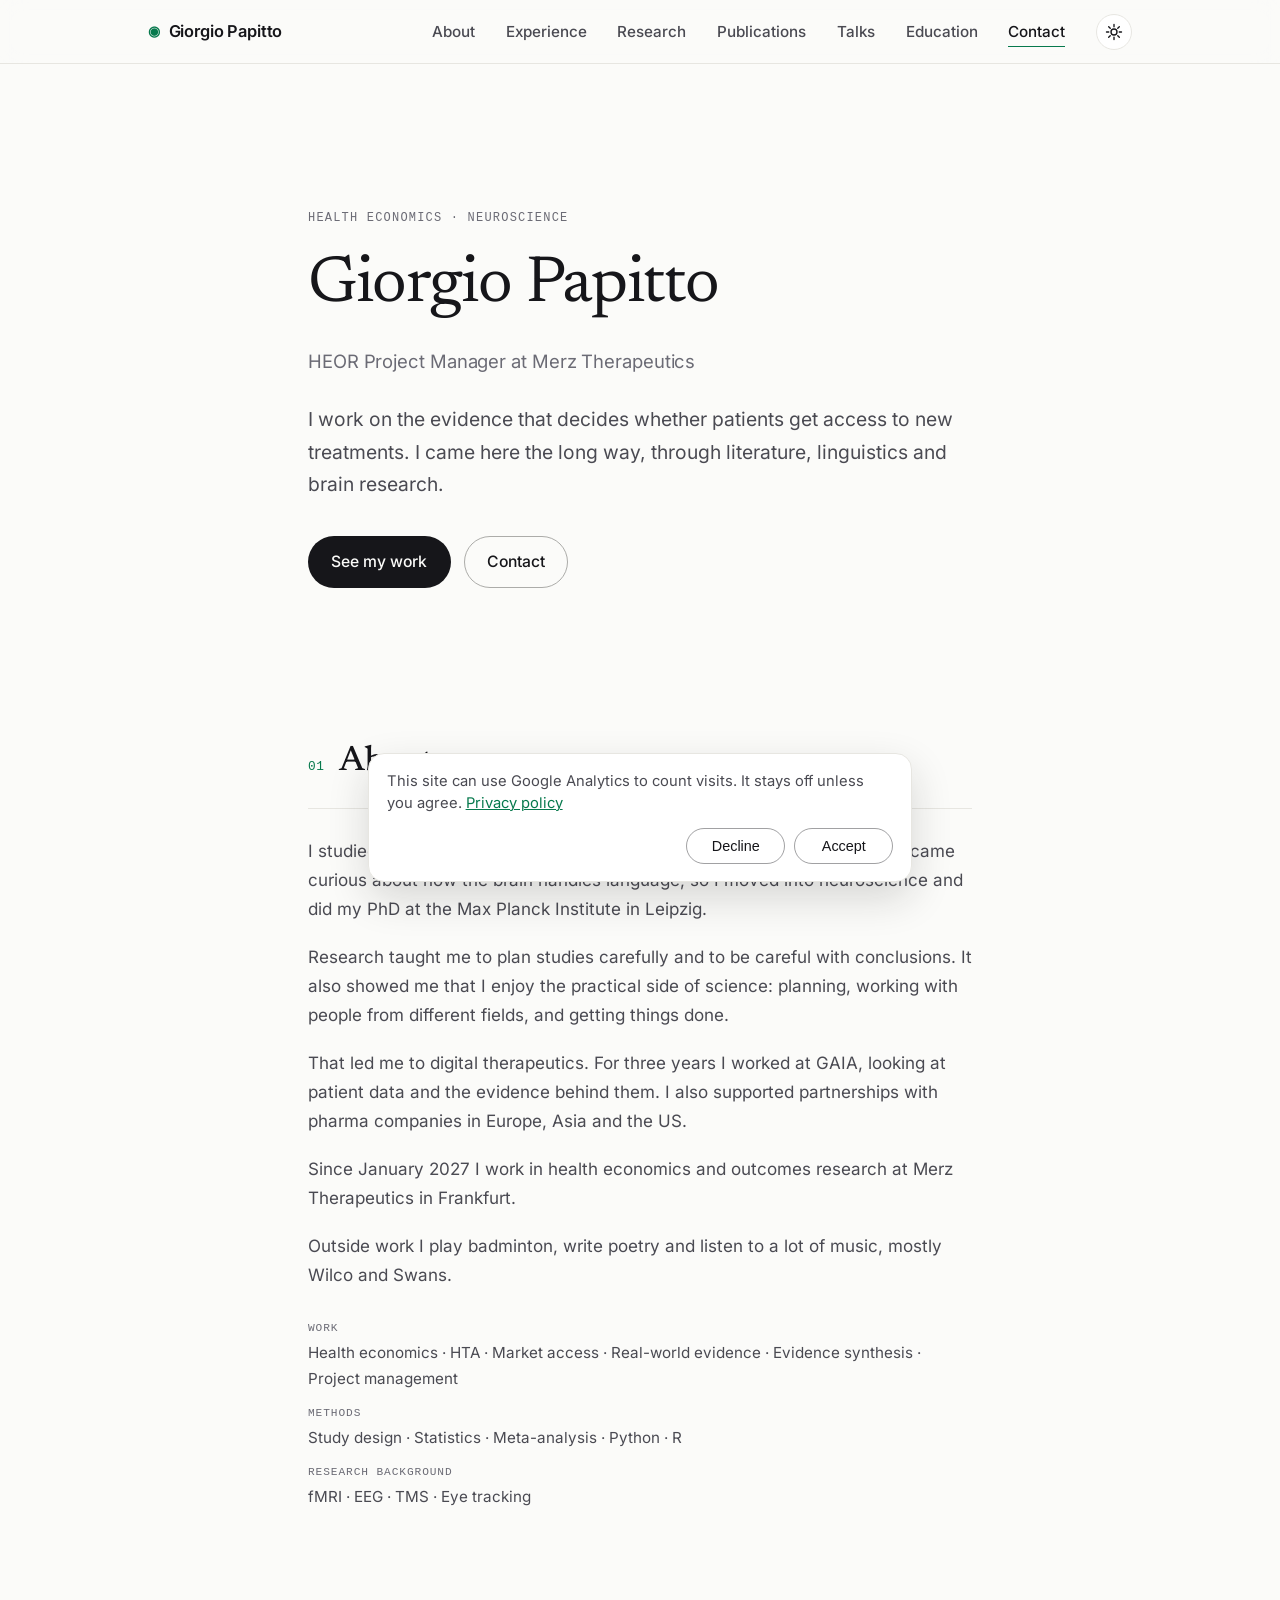
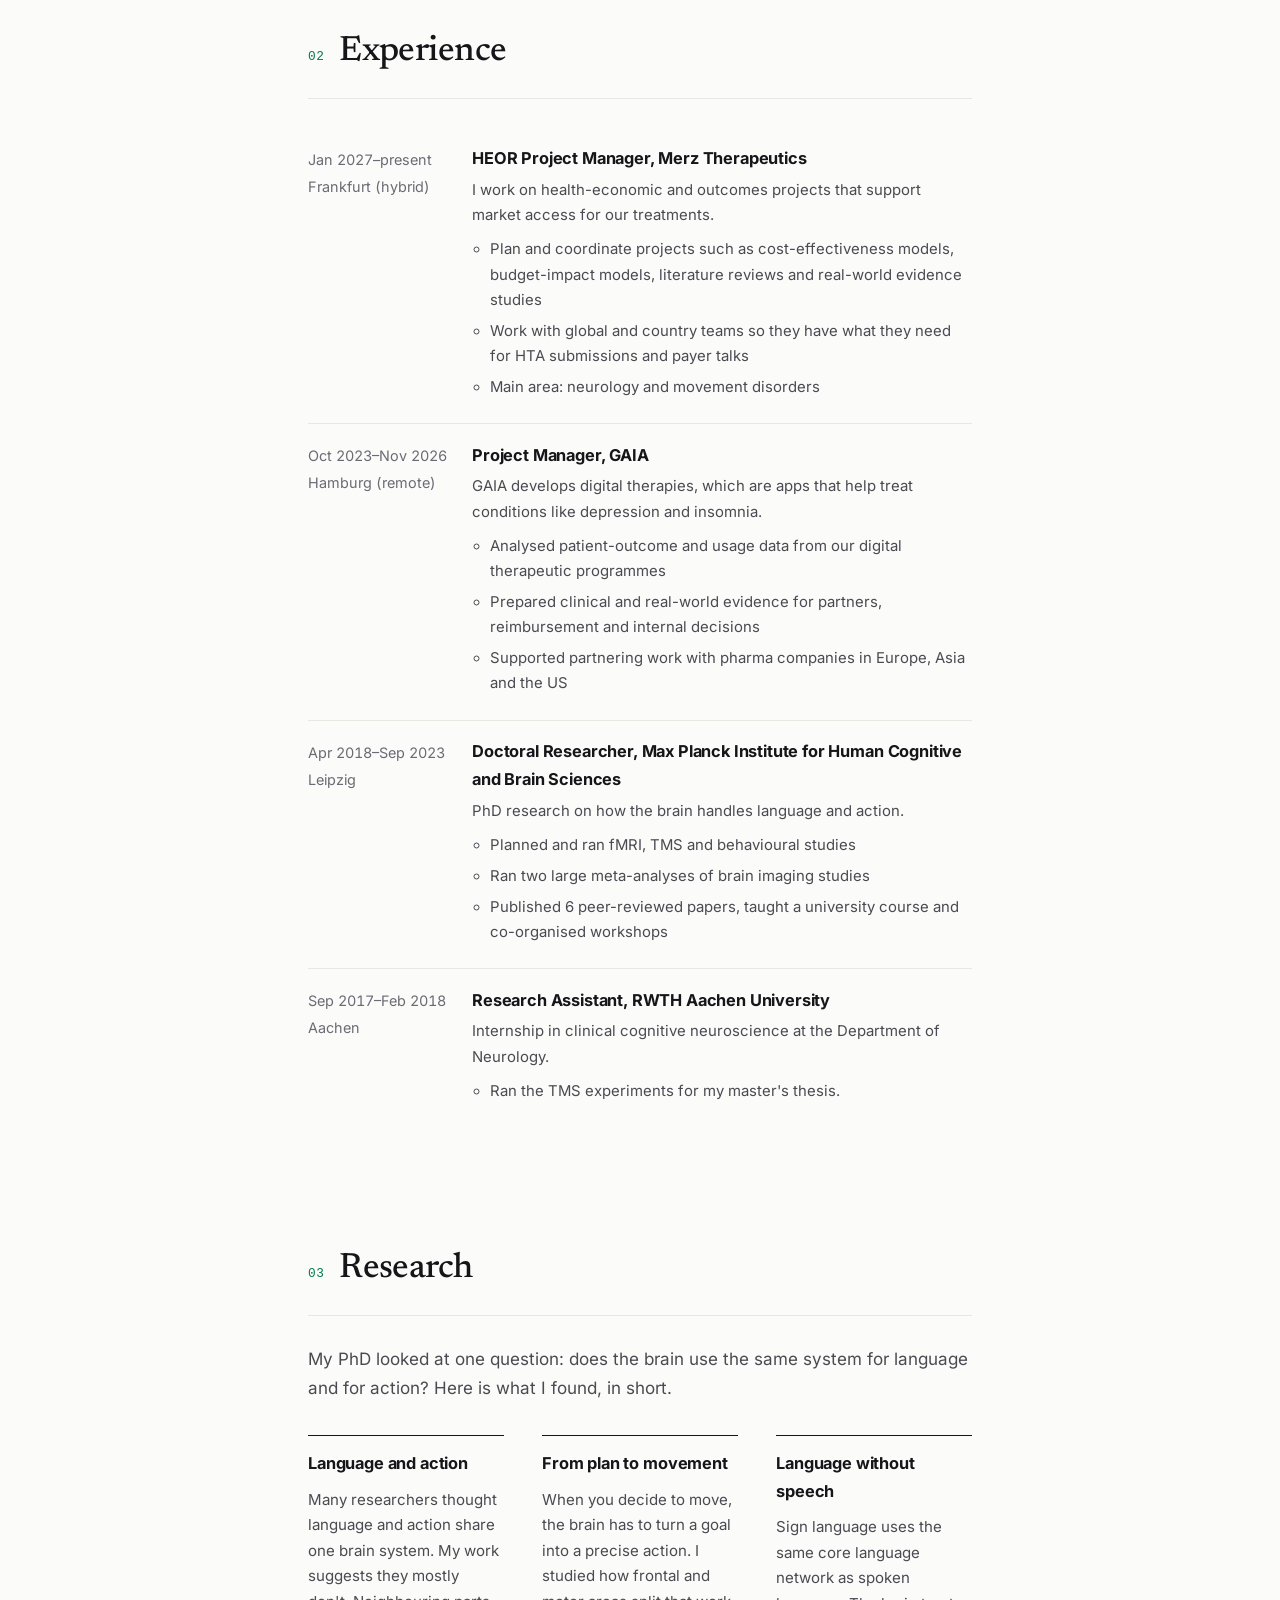
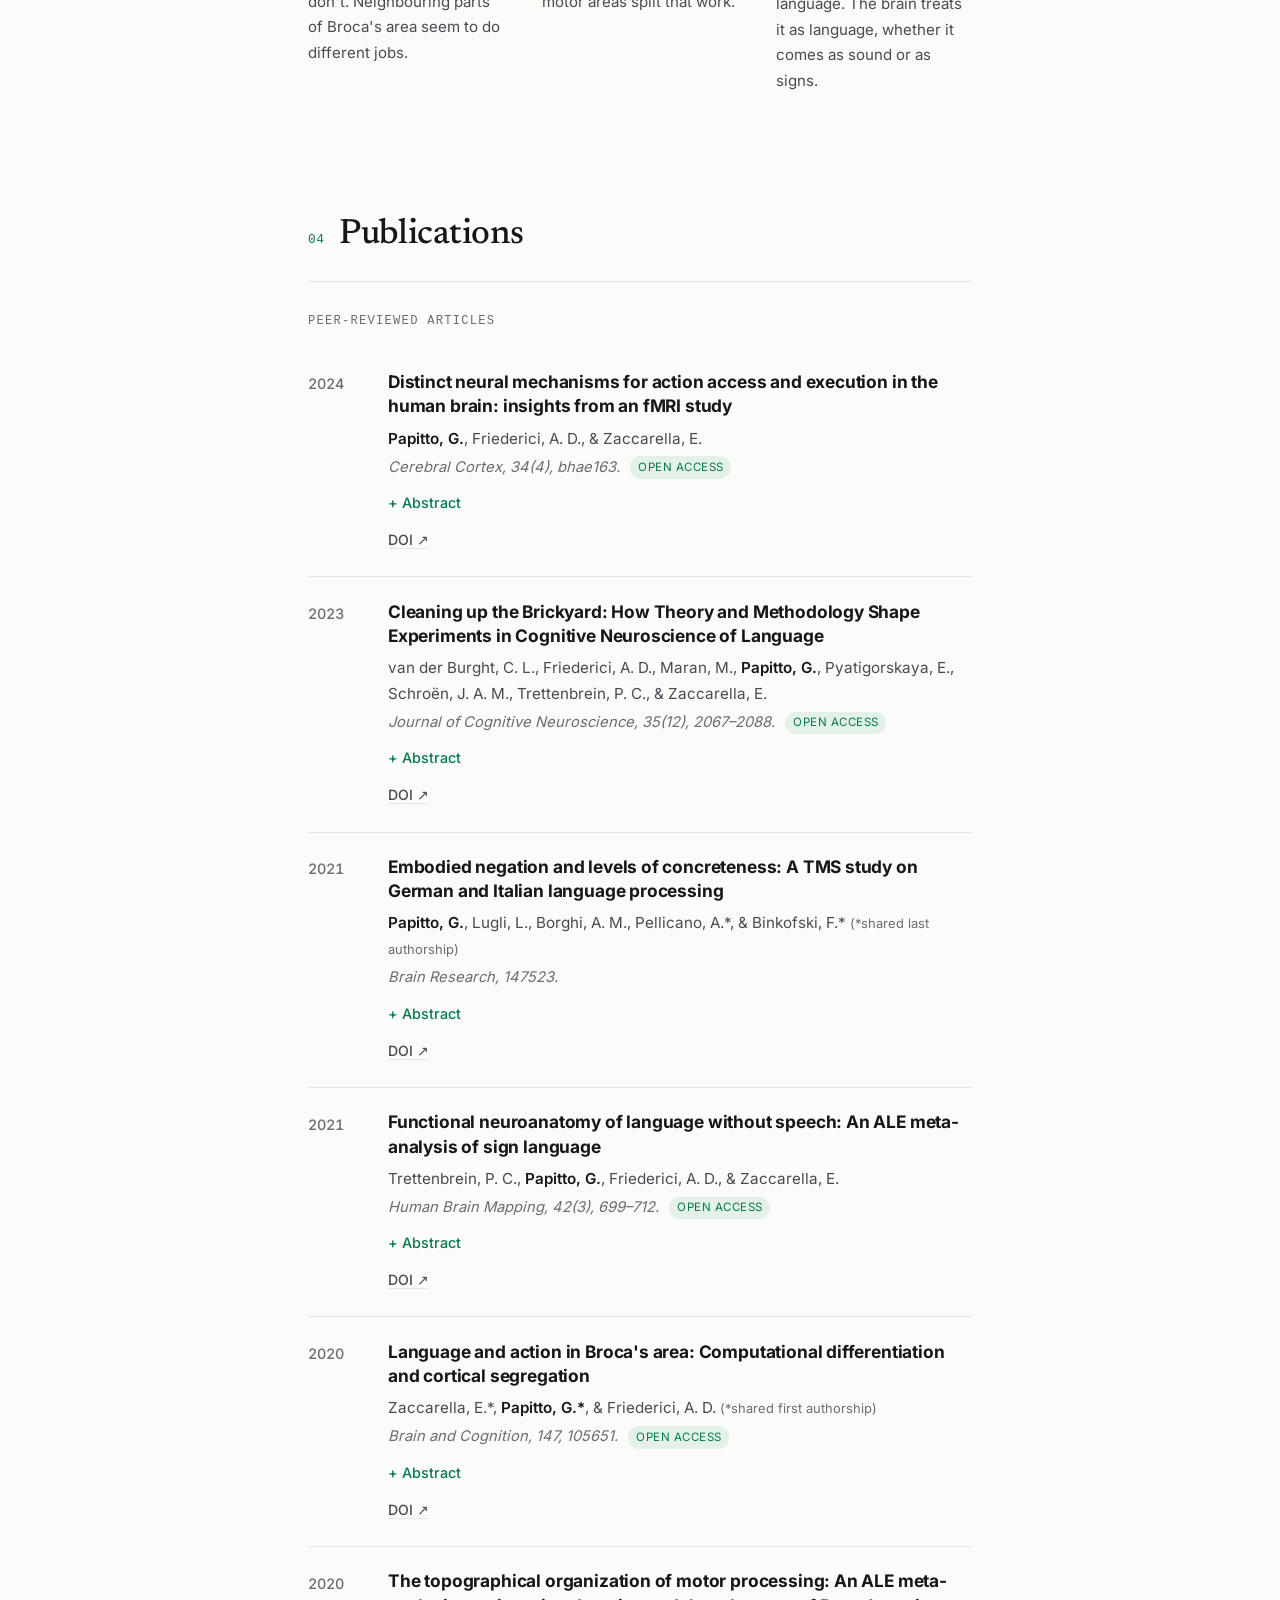
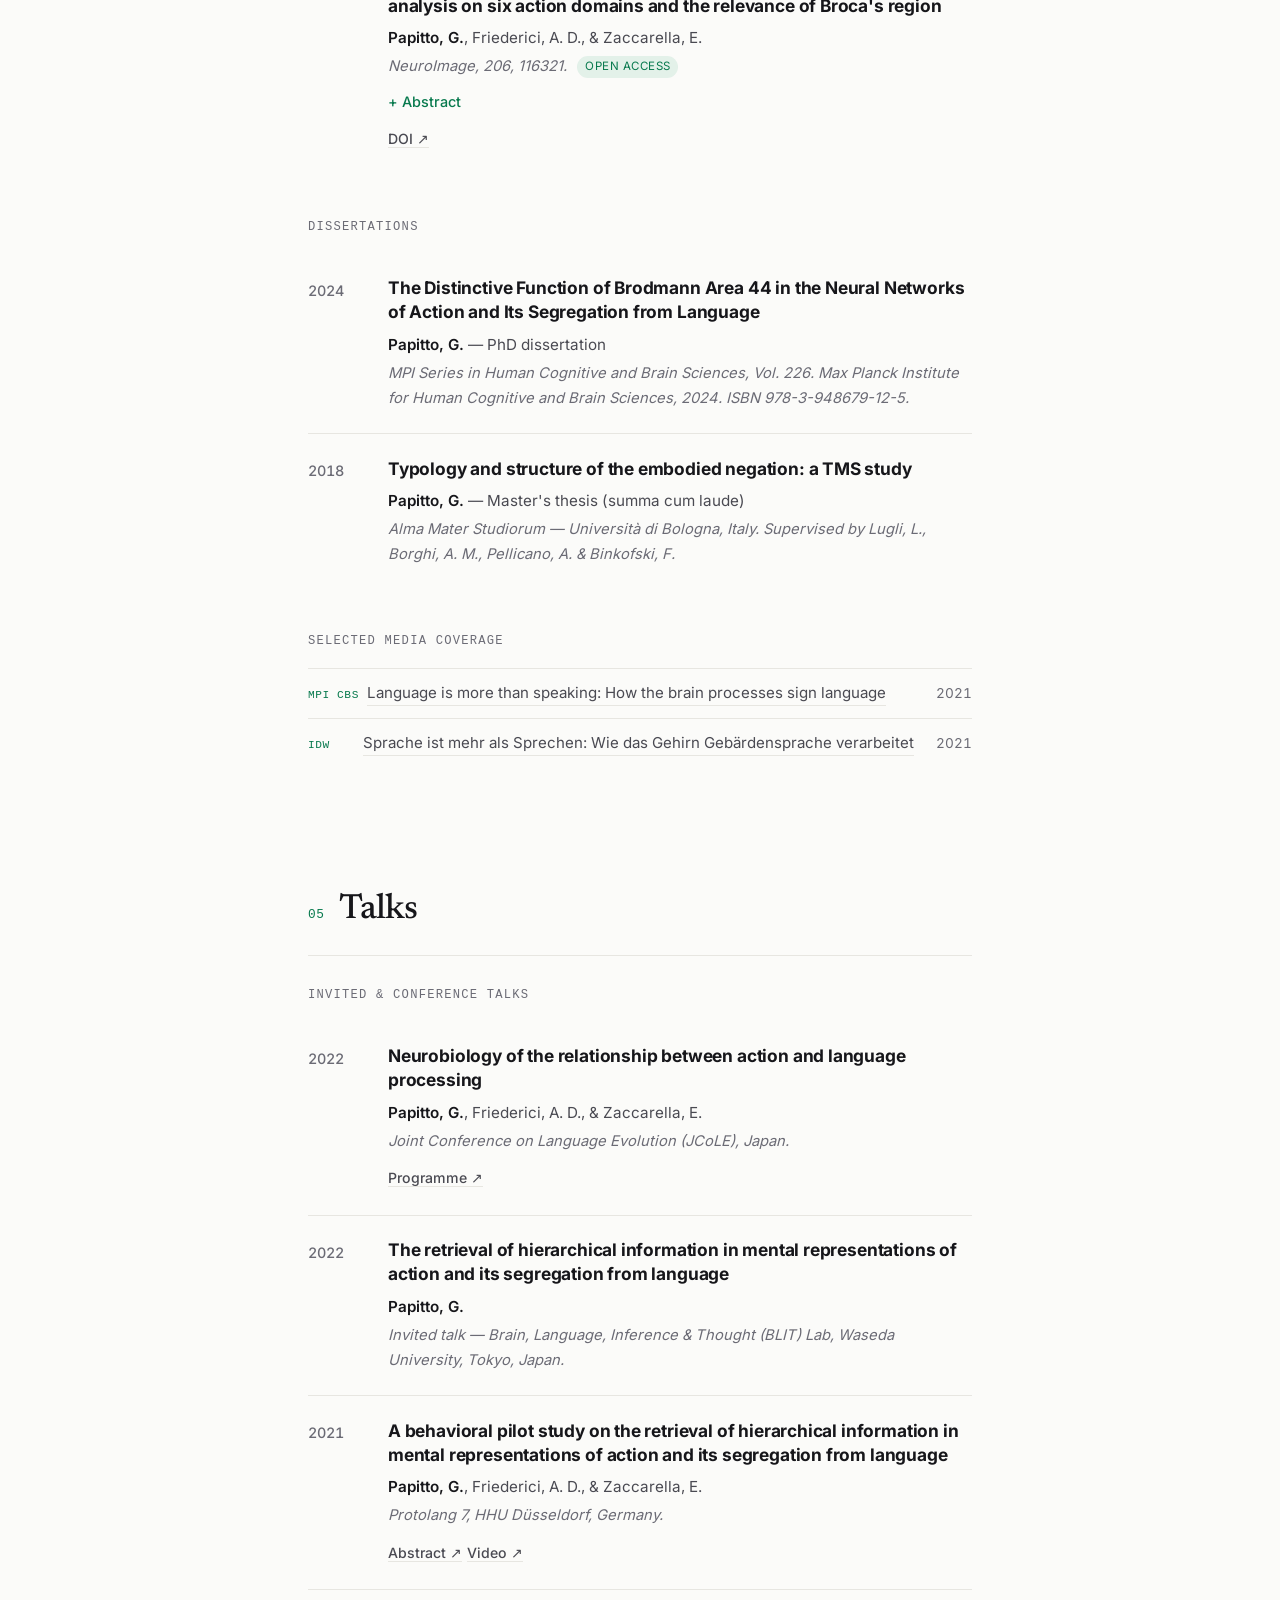
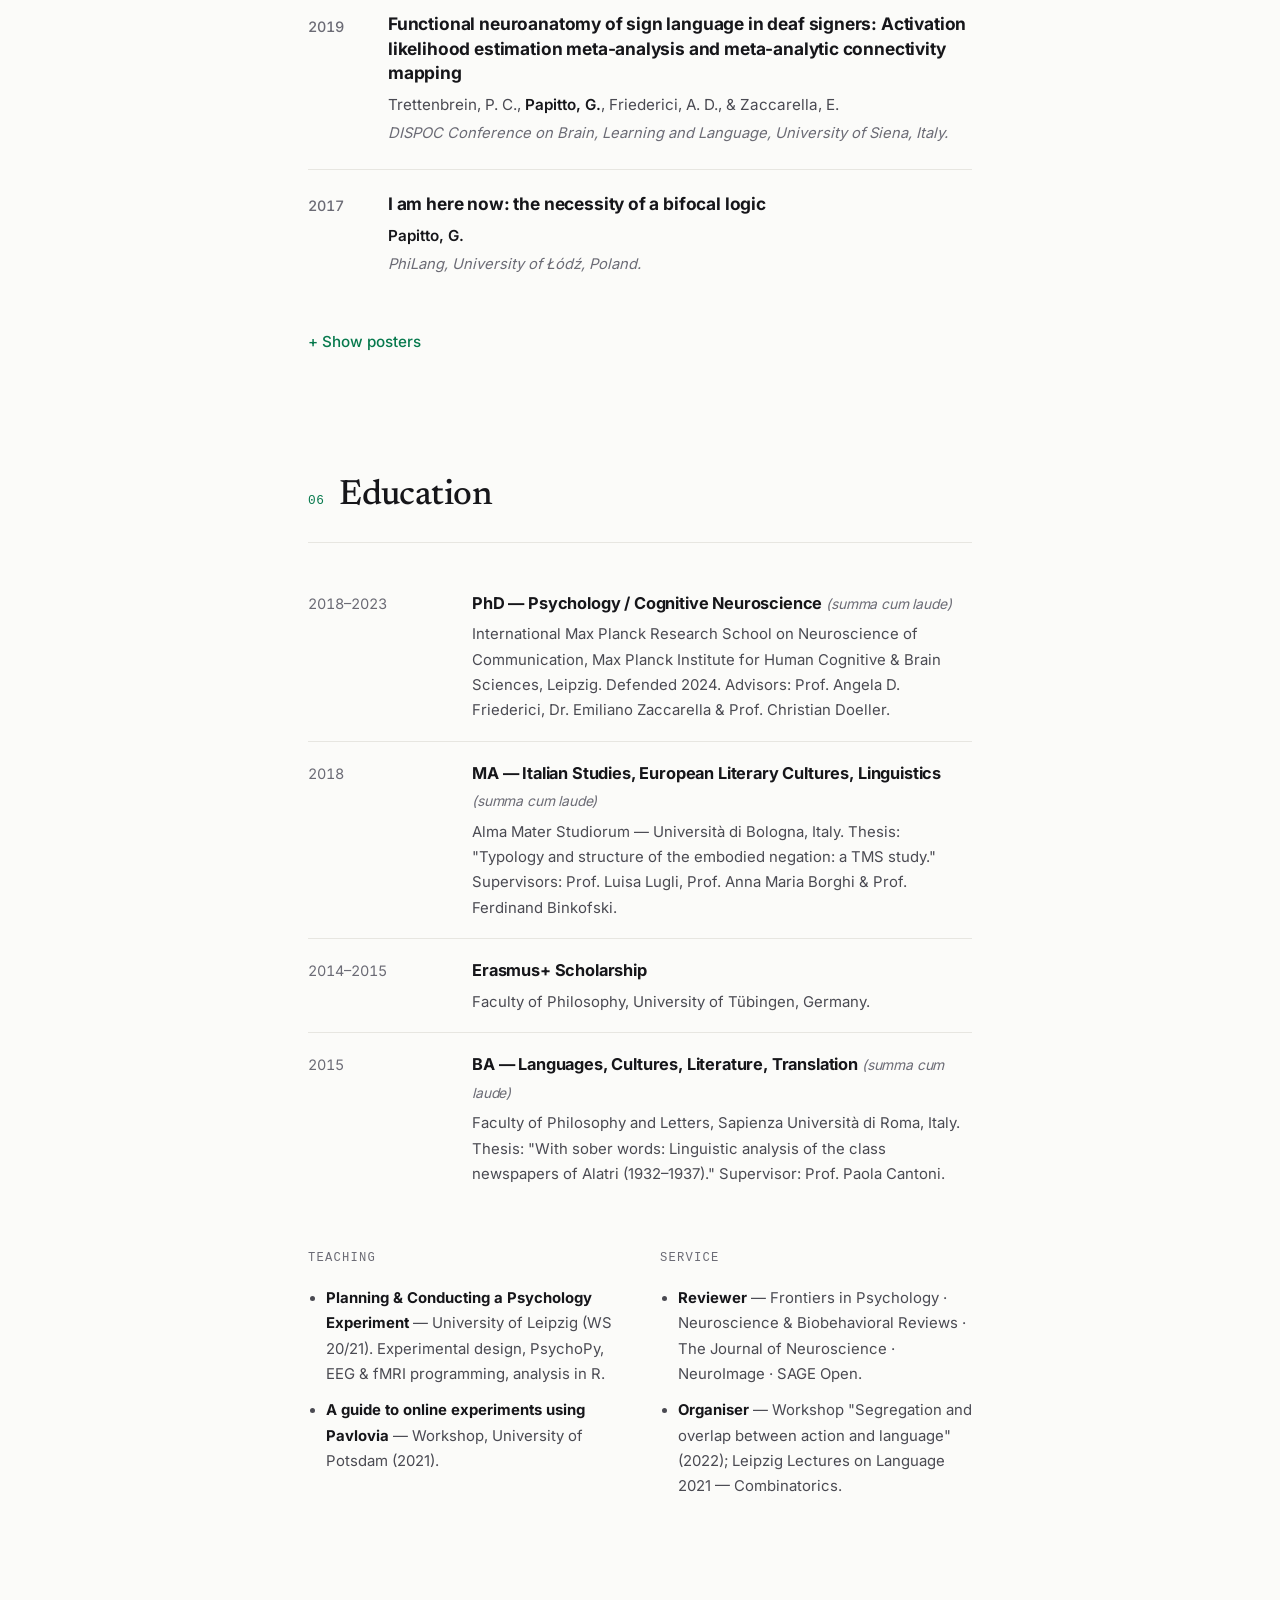
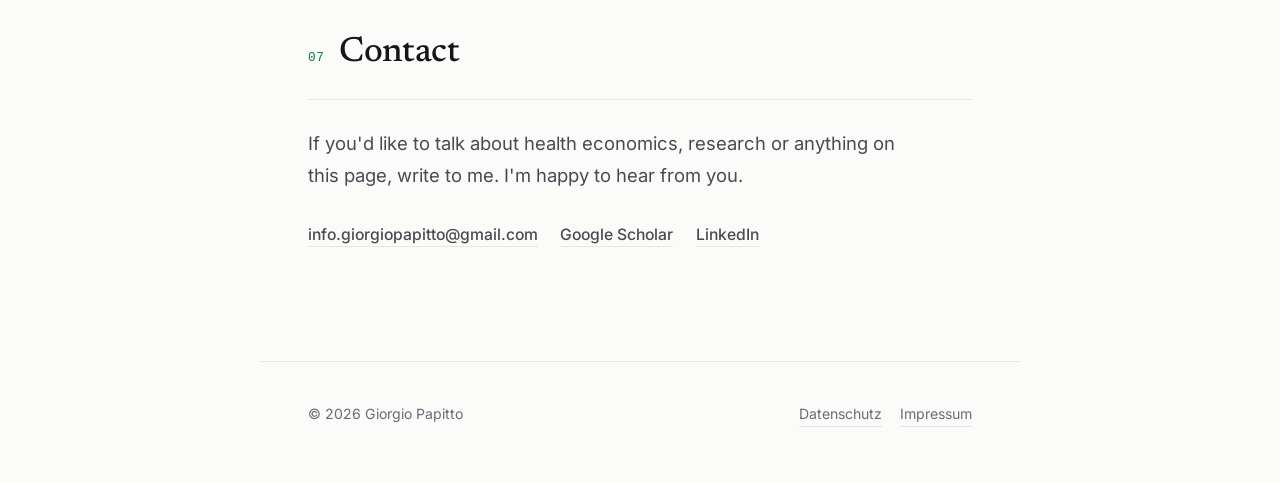
==== commit 6e3aeab6: "Rewrite the January draft in plainer Merz copy. Shorten the hero, retell the path through GAIA into " ====
--- a/index.html
+++ b/index.html
@@ -3,14 +3,14 @@
 <head>
   <meta charset="UTF-8" />
   <meta name="viewport" content="width=device-width, initial-scale=1.0" />
-  <title>Giorgio Papitto — Digital Therapeutics &amp; Cognitive Neuroscience</title>
-  <meta name="description" content="Giorgio Papitto — Project Manager in digital therapeutics (DiGA) with a PhD in cognitive neuroscience. Work, research, and publications." />
+  <title>Giorgio Papitto — Health economics and neuroscience</title>
+  <meta name="description" content="Giorgio Papitto — HEOR Project Manager at Merz Therapeutics. Work, research, and publications." />
   <meta name="author" content="Giorgio Papitto" />
 
   <!-- Open Graph -->
   <meta property="og:type" content="website" />
-  <meta property="og:title" content="Giorgio Papitto — Digital Therapeutics &amp; Cognitive Neuroscience" />
-  <meta property="og:description" content="Project manager in digital health. PhD in cognitive neuroscience." />
+  <meta property="og:title" content="Giorgio Papitto — Health economics and neuroscience" />
+  <meta property="og:description" content="HEOR Project Manager at Merz Therapeutics." />
   <meta property="og:url" content="https://www.giorgiopapitto.eu/" />
   <meta property="og:image" content="https://www.giorgiopapitto.eu/og.png" />
   <meta property="og:image:width" content="1200" />
@@ -37,8 +37,8 @@
     "name": "Giorgio Papitto",
     "url": "https://www.giorgiopapitto.eu/",
     "image": "https://www.giorgiopapitto.eu/og.png",
-    "jobTitle": "Project Manager",
-    "worksFor": { "@type": "Organization", "name": "GAIA" },
+    "jobTitle": "HEOR Project Manager",
+    "worksFor": { "@type": "Organization", "name": "Merz Therapeutics" },
     "alumniOf": [
       { "@type": "EducationalOrganization", "name": "Max Planck Institute for Human Cognitive and Brain Sciences" },
       { "@type": "CollegeOrUniversity", "name": "Alma Mater Studiorum — Università di Bologna" },
@@ -72,7 +72,7 @@
         <li><a href="#research">Research</a></li>
         <li><a href="#publications">Publications</a></li>
         <li><a href="#talks">Talks</a></li>
-        <li><a href="#curriculum">Curriculum</a></li>
+        <li><a href="#curriculum">Education</a></li>
         <li><a href="#contact">Contact</a></li>
         <li>
           <button class="theme-toggle" id="theme-toggle" aria-pressed="false" aria-label="Switch colour theme" title="Switch theme">
@@ -87,18 +87,16 @@
   <main id="main">
     <!-- HERO -->
     <section class="hero" aria-labelledby="hero-title">
-      <p class="hero__eyebrow">Digital Therapeutics · Cognitive Neuroscience</p>
+      <p class="hero__eyebrow">Health economics · Neuroscience</p>
       <h1 class="hero__title" id="hero-title">Giorgio&nbsp;Papitto</h1>
-      <p class="hero__role">Project Manager at GAIA · PhD in Cognitive Neuroscience</p>
+      <p class="hero__role">HEOR Project Manager at Merz Therapeutics</p>
       <p class="hero__lede">
-        I work in digital therapeutics. Before that, I spent five years researching how the
-        brain handles language and action, and earned a PhD from the Max Planck Institute. I
-        come from literature and linguistics, and I like problems that need more than one field
-        to solve.
+        I work on the evidence that decides whether patients get access to new treatments.
+        I came here the long way, through literature, linguistics and brain research.
       </p>
       <div class="hero__actions">
         <a class="btn btn--primary" href="#experience">See my work</a>
-        <a class="btn btn--ghost" href="#contact">Get in touch</a>
+        <a class="btn btn--ghost" href="#contact">Contact</a>
       </div>
     </section>
 
@@ -110,22 +108,27 @@
       </div>
       <div class="prose">
         <p>
-          My background spans literature, linguistics, and a PhD in cognitive neuroscience from
-          the Max Planck Institute. I have always wanted to understand human behaviour and health
-          from more than one angle.
+          I studied literature and linguistics in Rome and Bologna. Along the way I became
+          curious about how the brain handles language, so I moved into neuroscience and did
+          my PhD at the Max Planck Institute in Leipzig.
         </p>
         <p>
-          Today I work in digital therapeutics. Day to day, I dig into patient-outcome and
-          engagement data, weigh the clinical and economic evidence, and help work out where a
-          treatment fits and who it helps.
+          Research taught me to plan studies carefully and to be careful with conclusions. It
+          also showed me that I enjoy the practical side of science: planning, working with
+          people from different fields, and getting things done.
         </p>
         <p>
-          Before that, I spent five years studying the brain — how it handles language and action
-          — with brain imaging and stimulation. That training still shapes how I think.
+          That led me to digital therapeutics. For three years I worked at GAIA, looking at
+          patient data and the evidence behind them. I also supported partnerships with pharma
+          companies in Europe, Asia and the US.
         </p>
         <p>
-          Outside work, I play badminton, write poetry, and listen to a lot of music. Wilco and
-          Swans above all.
+          Since January 2027 I work in health economics and outcomes research at Merz
+          Therapeutics in Frankfurt.
+        </p>
+        <p>
+          Outside work I play badminton, write poetry and listen to a lot of music, mostly
+          Wilco and Swans.
         </p>
       </div>
       <p class="listening" id="listening" hidden>
@@ -143,18 +146,10 @@
           <a class="listening__track" id="listening-track" href="https://listenbrainz.org/user/gio_pap/" target="_blank" rel="noopener"></a>
         </span>
       </p>
-      <ul class="tags" aria-label="Focus and tools">
-        <li>Digital therapeutics</li>
-        <li>Project management</li>
-        <li>Evidence synthesis</li>
-        <li>Health economics</li>
-        <li>Experimental design</li>
-        <li>Data analysis</li>
-        <li>Python</li>
-        <li>R</li>
-        <li>fMRI · EEG · TMS</li>
-        <li>Eye tracking</li>
-        <li>Scientific writing</li>
+      <ul class="tag-groups" aria-label="Focus and tools">
+        <li><span>Work</span> Health economics · HTA · Market access · Real-world evidence · Evidence synthesis · Project management</li>
+        <li><span>Methods</span> Study design · Statistics · Meta-analysis · Python · R</li>
+        <li><span>Research background</span> fMRI · EEG · TMS · Eye tracking</li>
       </ul>
     </section>
 
@@ -166,24 +161,49 @@
       </div>
       <ul class="timeline">
         <li class="timeline__item">
-          <span class="timeline__date">Oct 2023–present</span>
-          <div class="timeline__body">
-            <h3>Project Manager — GAIA</h3>
-            <p>Digital therapeutics · Hamburg (remote). I analyse patient-outcome and engagement data and turn clinical and real-world evidence into decisions, working with clinical and pharma partners.</p>
-          </div>
-        </li>
-        <li class="timeline__item">
-          <span class="timeline__date">Apr 2018–Sep 2023</span>
-          <div class="timeline__body">
-            <h3>Doctoral Researcher — Max Planck Institute for Human Cognitive &amp; Brain Sciences</h3>
-            <p>Leipzig, Germany. Led research on language and action in the brain. Designed studies, ran experiments, and published peer-reviewed papers.</p>
-          </div>
-        </li>
-        <li class="timeline__item">
-          <span class="timeline__date">Sep 2017–Feb 2018</span>
-          <div class="timeline__body">
-            <h3>Research Assistant — RWTH Aachen University</h3>
-            <p>Aachen, Germany. Internship at the Division for Clinical Cognitive Sciences, Department of Neurology.</p>
+          <span class="timeline__date">Jan 2027–present<span class="timeline__place">Frankfurt (hybrid)</span></span>
+          <div class="timeline__body">
+            <h3>HEOR Project Manager, Merz Therapeutics</h3>
+            <p>I work on health-economic and outcomes projects that support market access for our treatments.</p>
+            <ul class="timeline__points">
+              <li>Plan and coordinate projects such as cost-effectiveness models, budget-impact models, literature reviews and real-world evidence studies</li>
+              <li>Work with global and country teams so they have what they need for HTA submissions and payer talks</li>
+              <li>Main area: neurology and movement disorders</li>
+            </ul>
+          </div>
+        </li>
+        <li class="timeline__item">
+          <span class="timeline__date">Oct 2023–Nov 2026<span class="timeline__place">Hamburg (remote)</span></span>
+          <div class="timeline__body">
+            <h3>Project Manager, GAIA</h3>
+            <p>GAIA develops digital therapies, which are apps that help treat conditions like depression and insomnia.</p>
+            <ul class="timeline__points">
+              <li>Analysed patient-outcome and usage data from our digital therapeutic programmes</li>
+              <li>Prepared clinical and real-world evidence for partners, reimbursement and internal decisions</li>
+              <li>Supported partnering work with pharma companies in Europe, Asia and the US</li>
+            </ul>
+          </div>
+        </li>
+        <li class="timeline__item">
+          <span class="timeline__date">Apr 2018–Sep 2023<span class="timeline__place">Leipzig</span></span>
+          <div class="timeline__body">
+            <h3>Doctoral Researcher, Max Planck Institute for Human Cognitive and Brain Sciences</h3>
+            <p>PhD research on how the brain handles language and action.</p>
+            <ul class="timeline__points">
+              <li>Planned and ran fMRI, TMS and behavioural studies</li>
+              <li>Ran two large meta-analyses of brain imaging studies</li>
+              <li>Published 6 peer-reviewed papers, taught a university course and co-organised workshops</li>
+            </ul>
+          </div>
+        </li>
+        <li class="timeline__item">
+          <span class="timeline__date">Sep 2017–Feb 2018<span class="timeline__place">Aachen</span></span>
+          <div class="timeline__body">
+            <h3>Research Assistant, RWTH Aachen University</h3>
+            <p>Internship in clinical cognitive neuroscience at the Department of Neurology.</p>
+            <ul class="timeline__points">
+              <li>Ran the TMS experiments for my master's thesis.</li>
+            </ul>
           </div>
         </li>
       </ul>
@@ -196,29 +216,30 @@
         <h2 class="section__title" id="research-title">Research</h2>
       </div>
       <p class="section__intro">
-        During my PhD I studied how the brain handles language and action. Here is the short
-        version.
+        My PhD looked at one question: does the brain use the same system for language and for
+        action? Here is what I found, in short.
       </p>
       <div class="cards">
         <article class="card">
           <h3 class="card__title">Language and action</h3>
           <p class="card__body">
-            A common idea is that language and action share one brain system. My work suggests
-            they mostly don't: neighbouring parts of Broca's area do different jobs.
+            Many researchers thought language and action share one brain system. My work
+            suggests they mostly don't. Neighbouring parts of Broca's area seem to do
+            different jobs.
           </p>
         </article>
         <article class="card">
-          <h3 class="card__title">From goal to movement</h3>
+          <h3 class="card__title">From plan to movement</h3>
           <p class="card__body">
-            I looked at how the brain turns a plan into a movement, and how the frontal and motor
-            regions share the work.
+            When you decide to move, the brain has to turn a goal into a precise action. I
+            studied how frontal and motor areas split that work.
           </p>
         </article>
         <article class="card">
-          <h3 class="card__title">Language beyond speech</h3>
+          <h3 class="card__title">Language without speech</h3>
           <p class="card__body">
-            I studied sign language and negation across languages. The brain's language network
-            does its job whether the signal is sound or sign.
+            Sign language uses the same core language network as spoken language. The brain
+            treats it as language, whether it comes as sound or as signs.
           </p>
         </article>
       </div>
@@ -349,7 +370,7 @@
     <section class="section" id="talks" aria-labelledby="talks-title">
       <div class="section__head">
         <span class="section__index">05</span>
-        <h2 class="section__title" id="talks-title">Talks &amp; Posters</h2>
+        <h2 class="section__title" id="talks-title">Talks</h2>
       </div>
 
       <h3 class="pub-group">Invited &amp; conference talks</h3>
@@ -398,8 +419,9 @@
         </li>
       </ol>
 
-      <h3 class="pub-group">Poster presentations</h3>
-      <ol class="pubs">
+      <details class="posters">
+        <summary>Show posters</summary>
+        <ol class="pubs">
         <li class="pub">
           <span class="pub__year">2023</span>
           <div class="pub__main">
@@ -449,16 +471,16 @@
           </div>
         </li>
       </ol>
-    </section>
-
-    <!-- CURRICULUM -->
+      </details>
+    </section>
+
+    <!-- EDUCATION -->
     <section class="section" id="curriculum" aria-labelledby="curriculum-title">
       <div class="section__head">
         <span class="section__index">06</span>
-        <h2 class="section__title" id="curriculum-title">Curriculum</h2>
-      </div>
-
-      <h3 class="cv-group">Education</h3>
+        <h2 class="section__title" id="curriculum-title">Education</h2>
+      </div>
+
       <ul class="timeline">
         <li class="timeline__item">
           <span class="timeline__date">2018–2023</span>
@@ -515,7 +537,8 @@
         <h2 class="section__title" id="contact-title">Contact</h2>
       </div>
       <p class="contact__lede">
-        Want to talk — about digital health, research, or working together? Find me here.
+        If you'd like to talk about health economics, research or anything on this page, write
+        to me. I'm happy to hear from you.
       </p>
       <ul class="contact__inline">
         <li><a href="mailto:info.giorgiopapitto@gmail.com">info.giorgiopapitto@gmail.com</a></li>
--- a/styles.css
+++ b/styles.css
@@ -316,6 +316,20 @@
 }
 .tags li:hover { border-color: var(--accent); color: var(--accent); }
 
+.tag-groups {
+  list-style: none; margin: 1.8rem 0 0; padding: 0;
+  display: flex; flex-direction: column; gap: .75rem;
+}
+.tag-groups li {
+  margin: 0; color: var(--ink-soft); font-size: .95rem; max-width: 68ch;
+}
+.tag-groups span {
+  display: block; margin-bottom: .15rem;
+  font-family: var(--font-mono);
+  font-size: .7rem; letter-spacing: .08em; text-transform: uppercase;
+  color: var(--ink-faint);
+}
+
 /* ---------- Research cards ---------- */
 .cards { display: grid; gap: 2rem; grid-template-columns: 1fr; }
 @media (min-width: 720px) { .cards { grid-template-columns: repeat(3, 1fr); gap: 2.4rem; } }
@@ -378,6 +392,16 @@
 }
 .pub__links a:hover { color: var(--accent); border-color: var(--accent); }
 
+.posters { margin-top: 1.8rem; }
+.posters summary {
+  cursor: pointer; color: var(--accent); font-size: .95rem; font-weight: 500;
+  list-style: none; width: max-content;
+}
+.posters summary::-webkit-details-marker { display: none; }
+.posters summary::before { content: "+ "; }
+.posters[open] summary::before { content: "– "; }
+.posters .pubs { margin-top: .4rem; }
+
 .media { list-style: none; margin: 0; padding: 0; }
 .media li {
   padding: .7rem 0; border-top: 1px solid var(--line);
@@ -404,14 +428,21 @@
 }
 .timeline { list-style: none; margin: 0; padding: 0; }
 .timeline__item {
-  display: grid; grid-template-columns: 130px 1fr; gap: 1rem;
+  display: grid; grid-template-columns: 148px 1fr; gap: 1rem;
   padding: 1.1rem 0; border-top: 1px solid var(--line);
 }
 .timeline__item:first-child { border-top: none; }
 .timeline__date { color: var(--ink-faint); font-size: .9rem; font-variant-numeric: tabular-nums; padding-top: .15rem; }
+.timeline__place { display: block; margin-top: .15rem; }
 .timeline__body h3 { margin: 0 0 .3rem; font-size: 1.02rem; letter-spacing: -0.01em; }
 .timeline__body h3 em { color: var(--ink-faint); font-weight: 400; font-size: .85em; }
 .timeline__body p { margin: 0; color: var(--ink-soft); font-size: .93rem; }
+.timeline__points {
+  margin: .55rem 0 0; padding-left: 1.1rem;
+}
+.timeline__points li {
+  color: var(--ink-soft); font-size: .93rem; margin: 0 0 .35rem;
+}
 
 .cv-grid { display: grid; gap: 1.5rem; grid-template-columns: 1fr; margin-top: .5rem; }
 @media (min-width: 720px) { .cv-grid { grid-template-columns: 1fr 1fr; gap: 2.5rem; } }
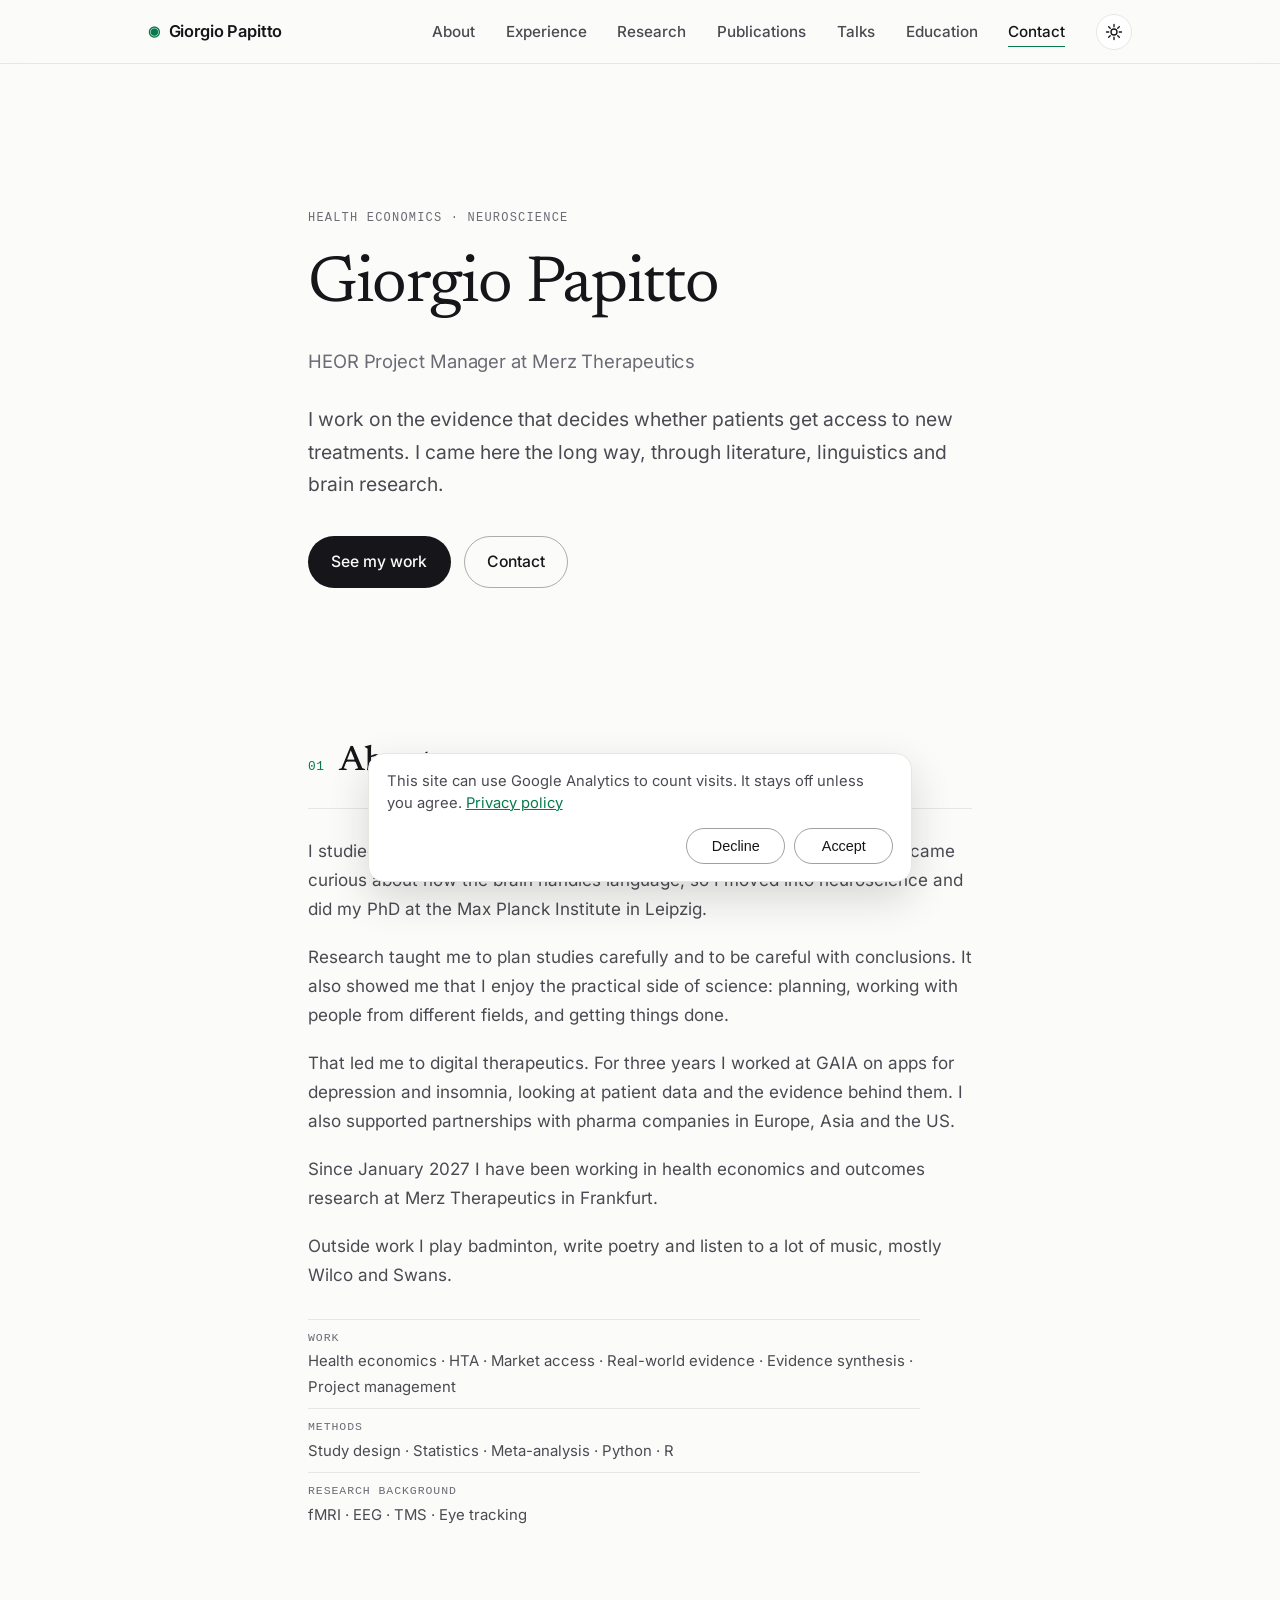
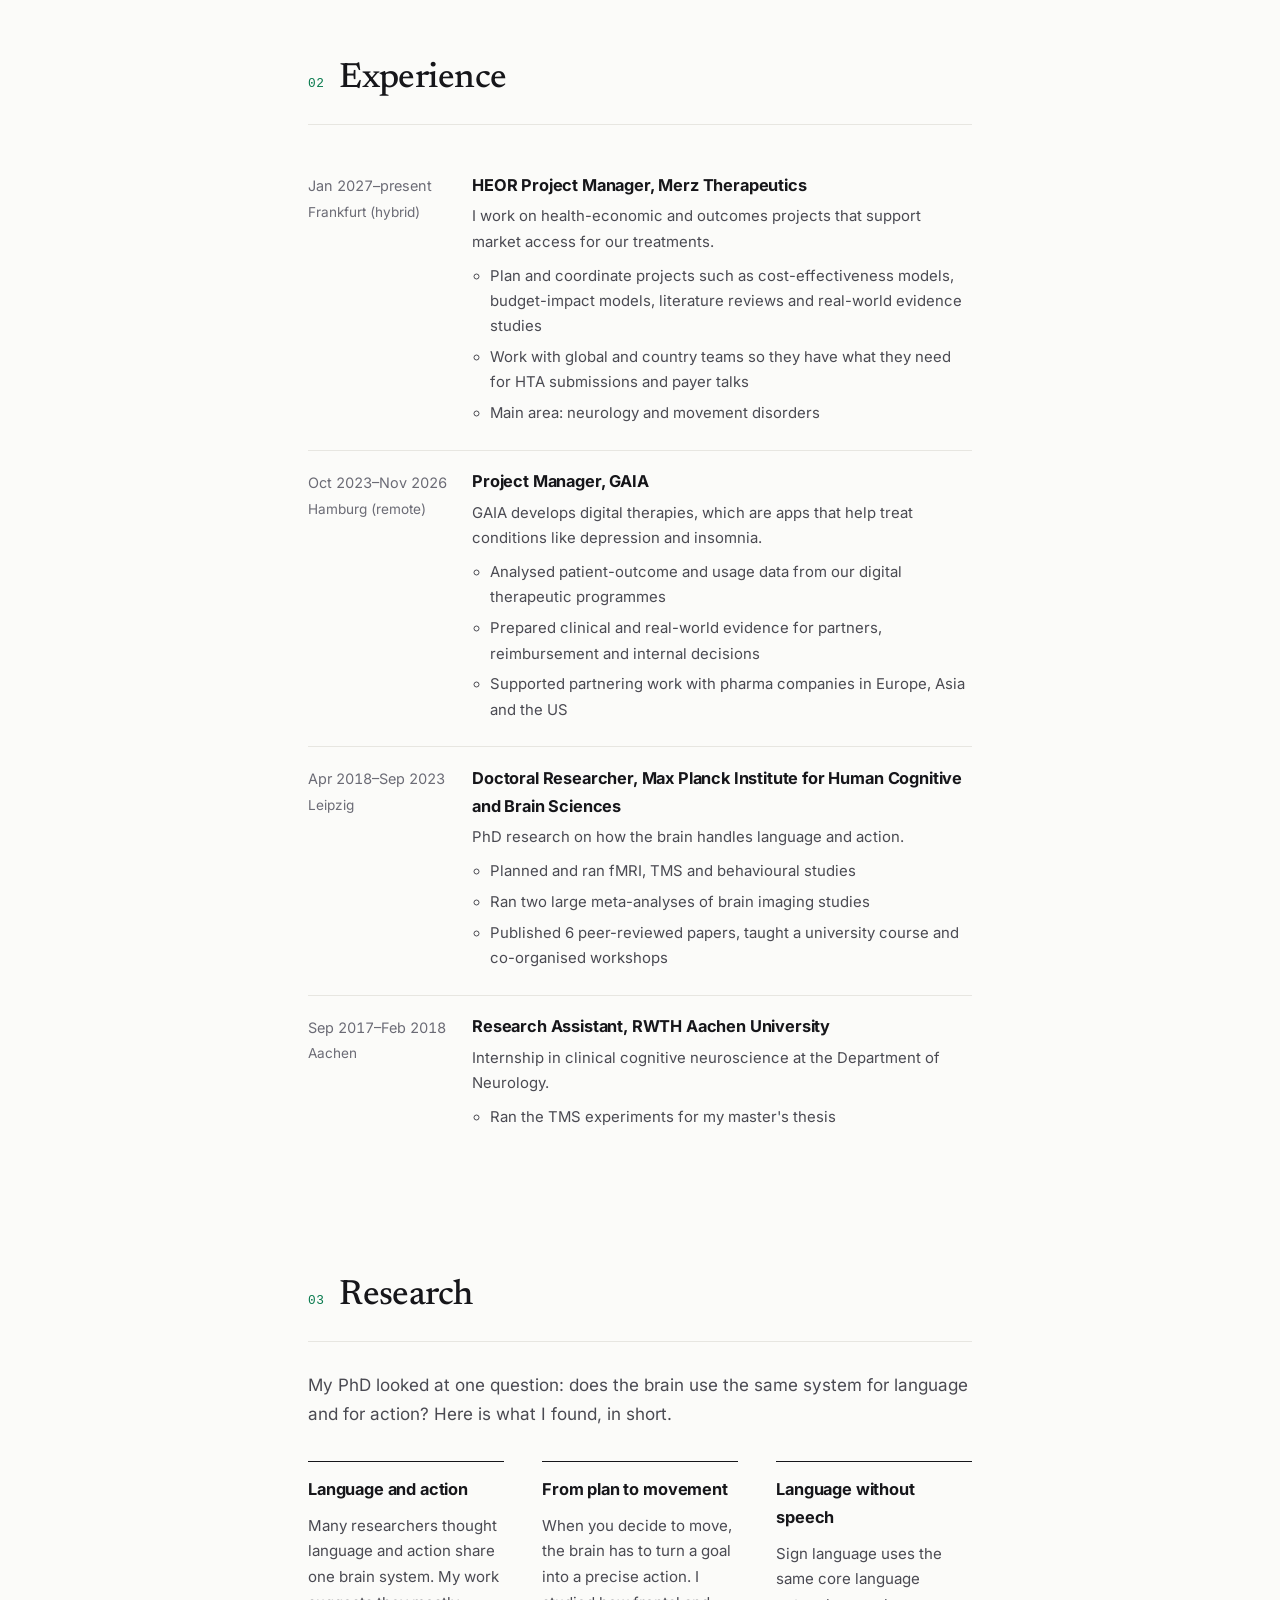
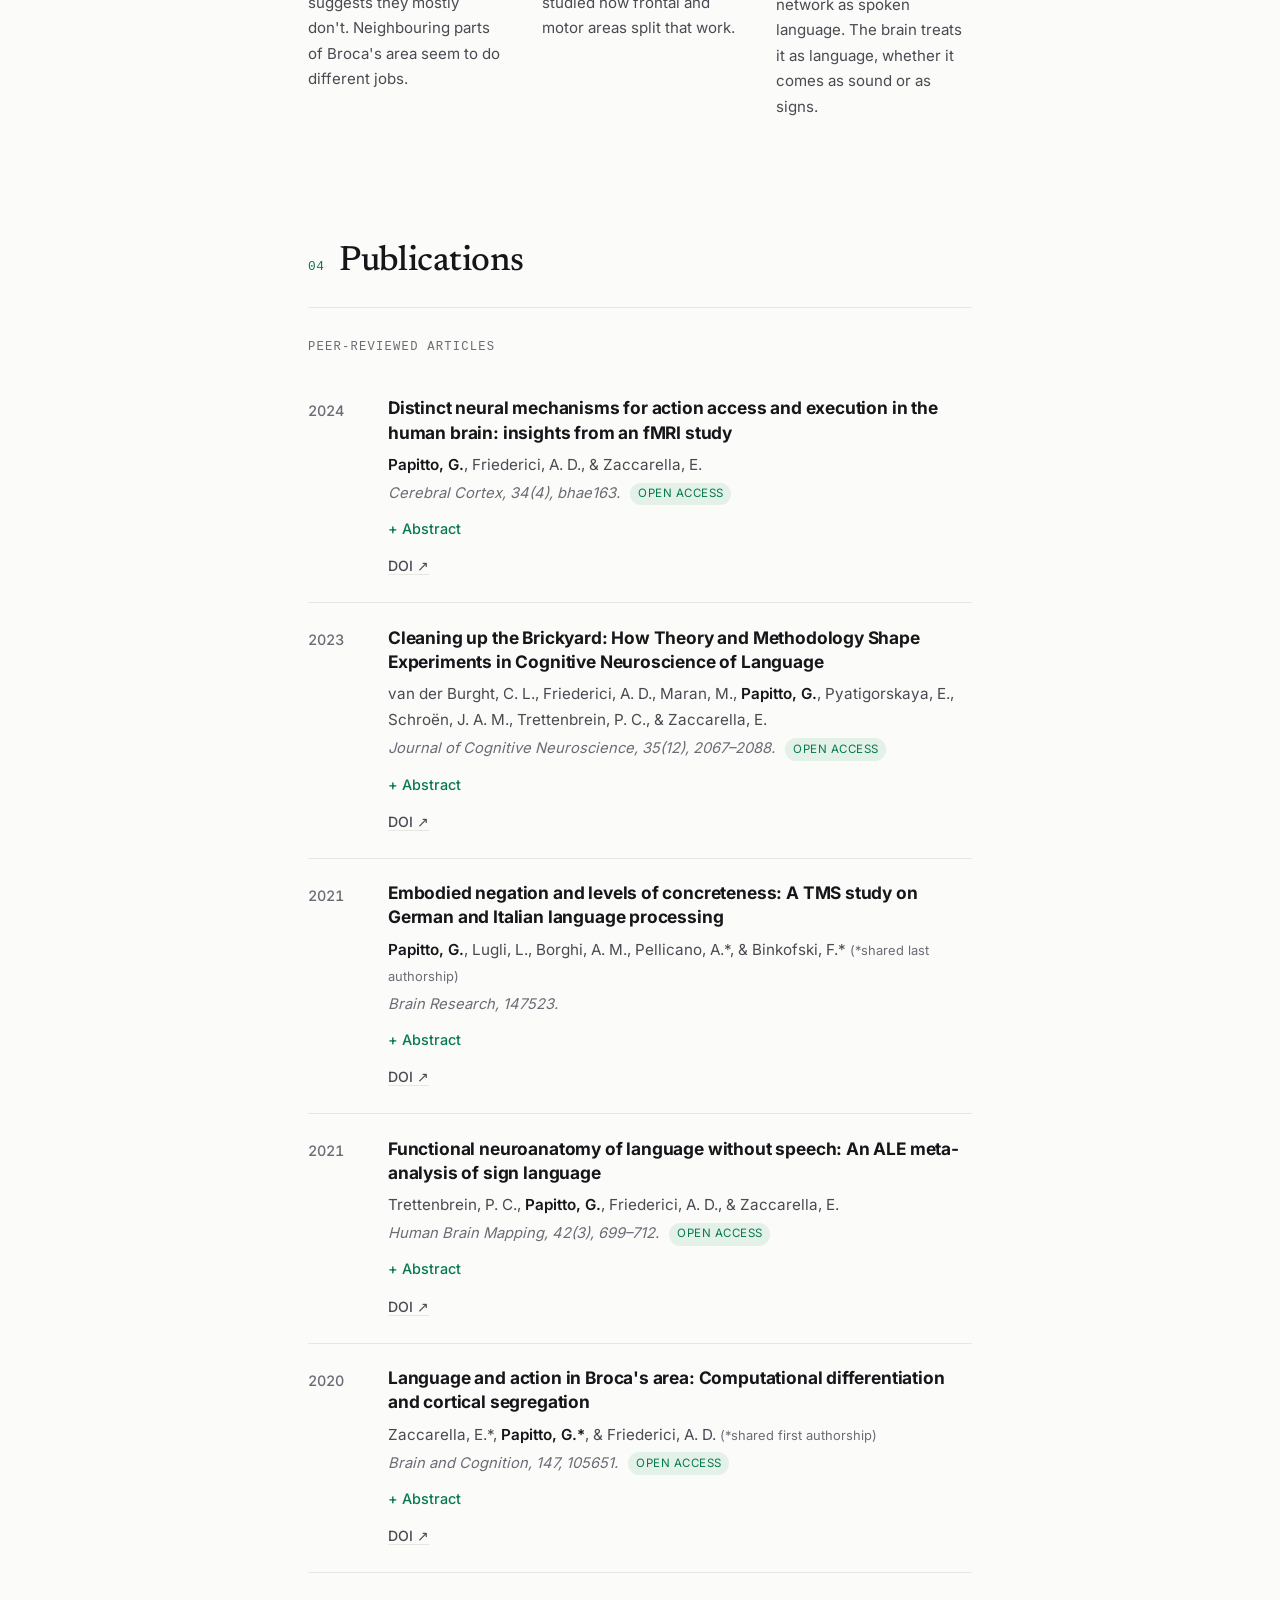
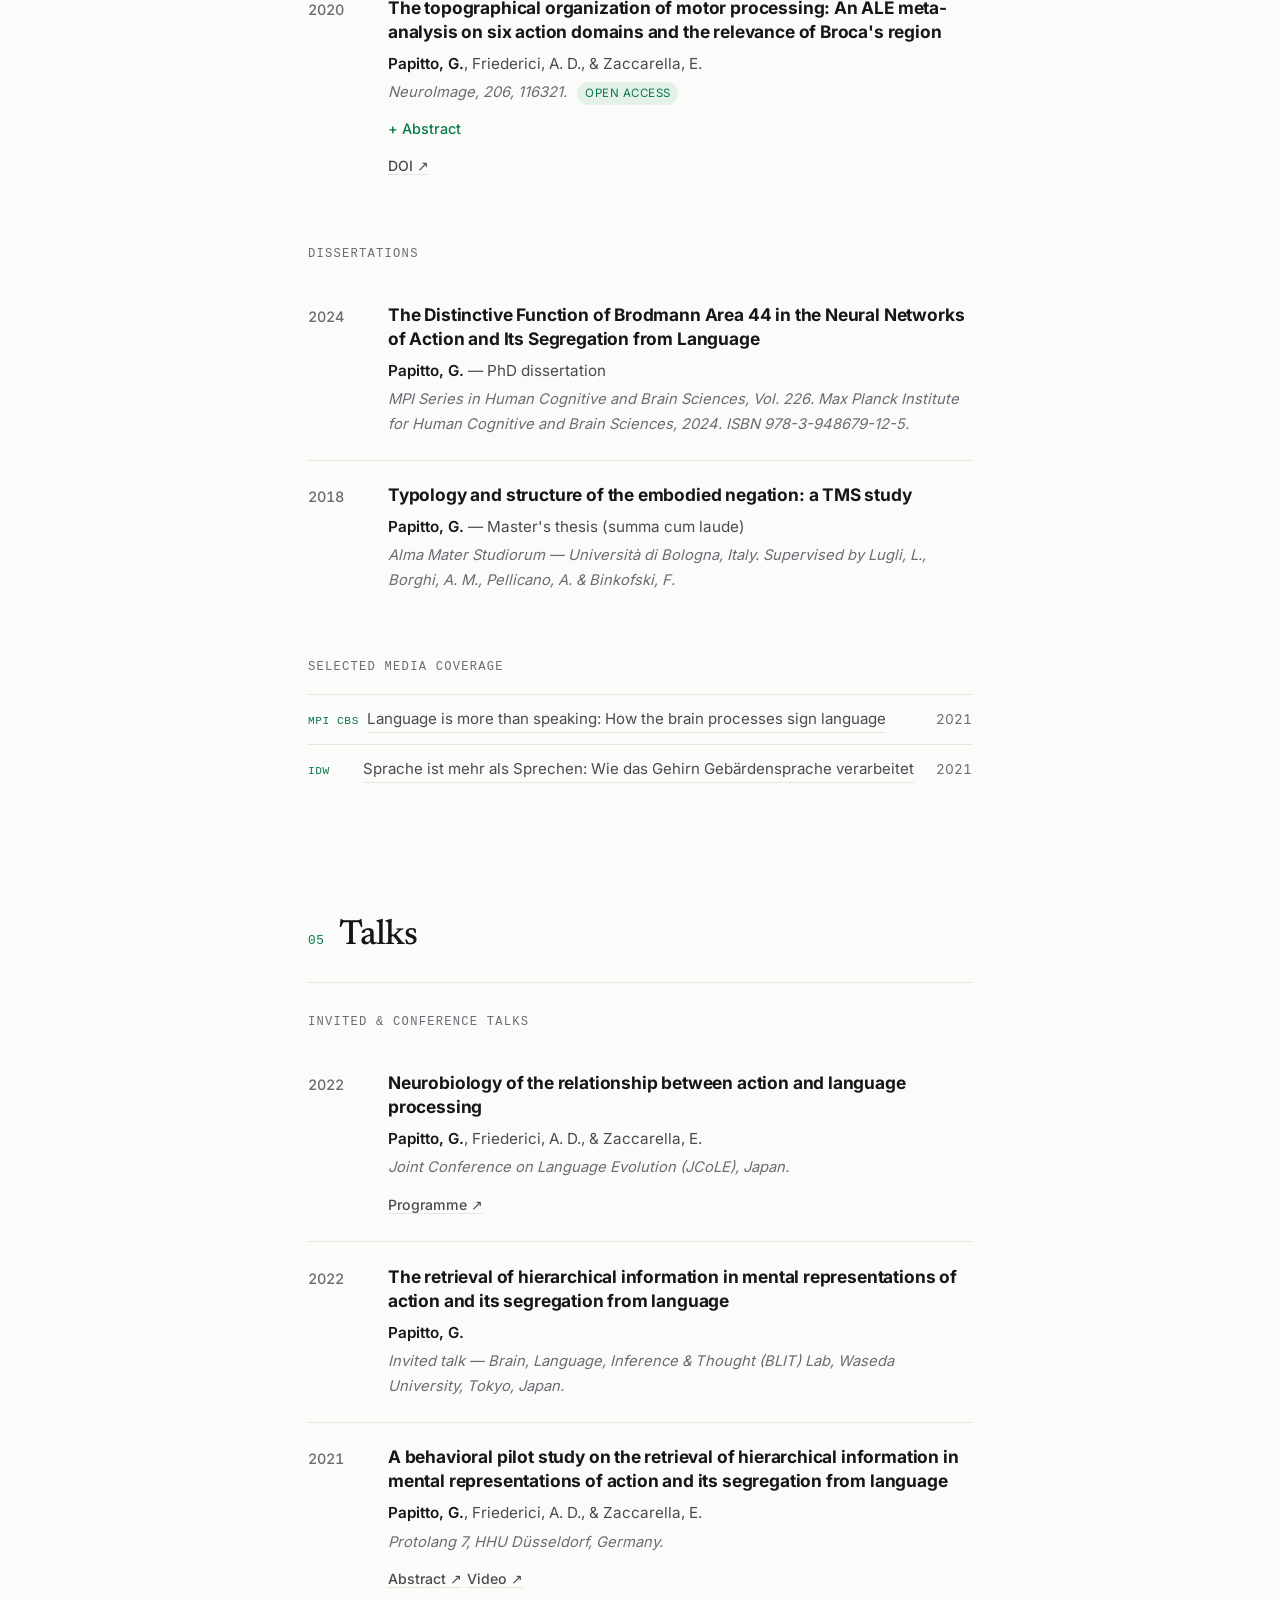
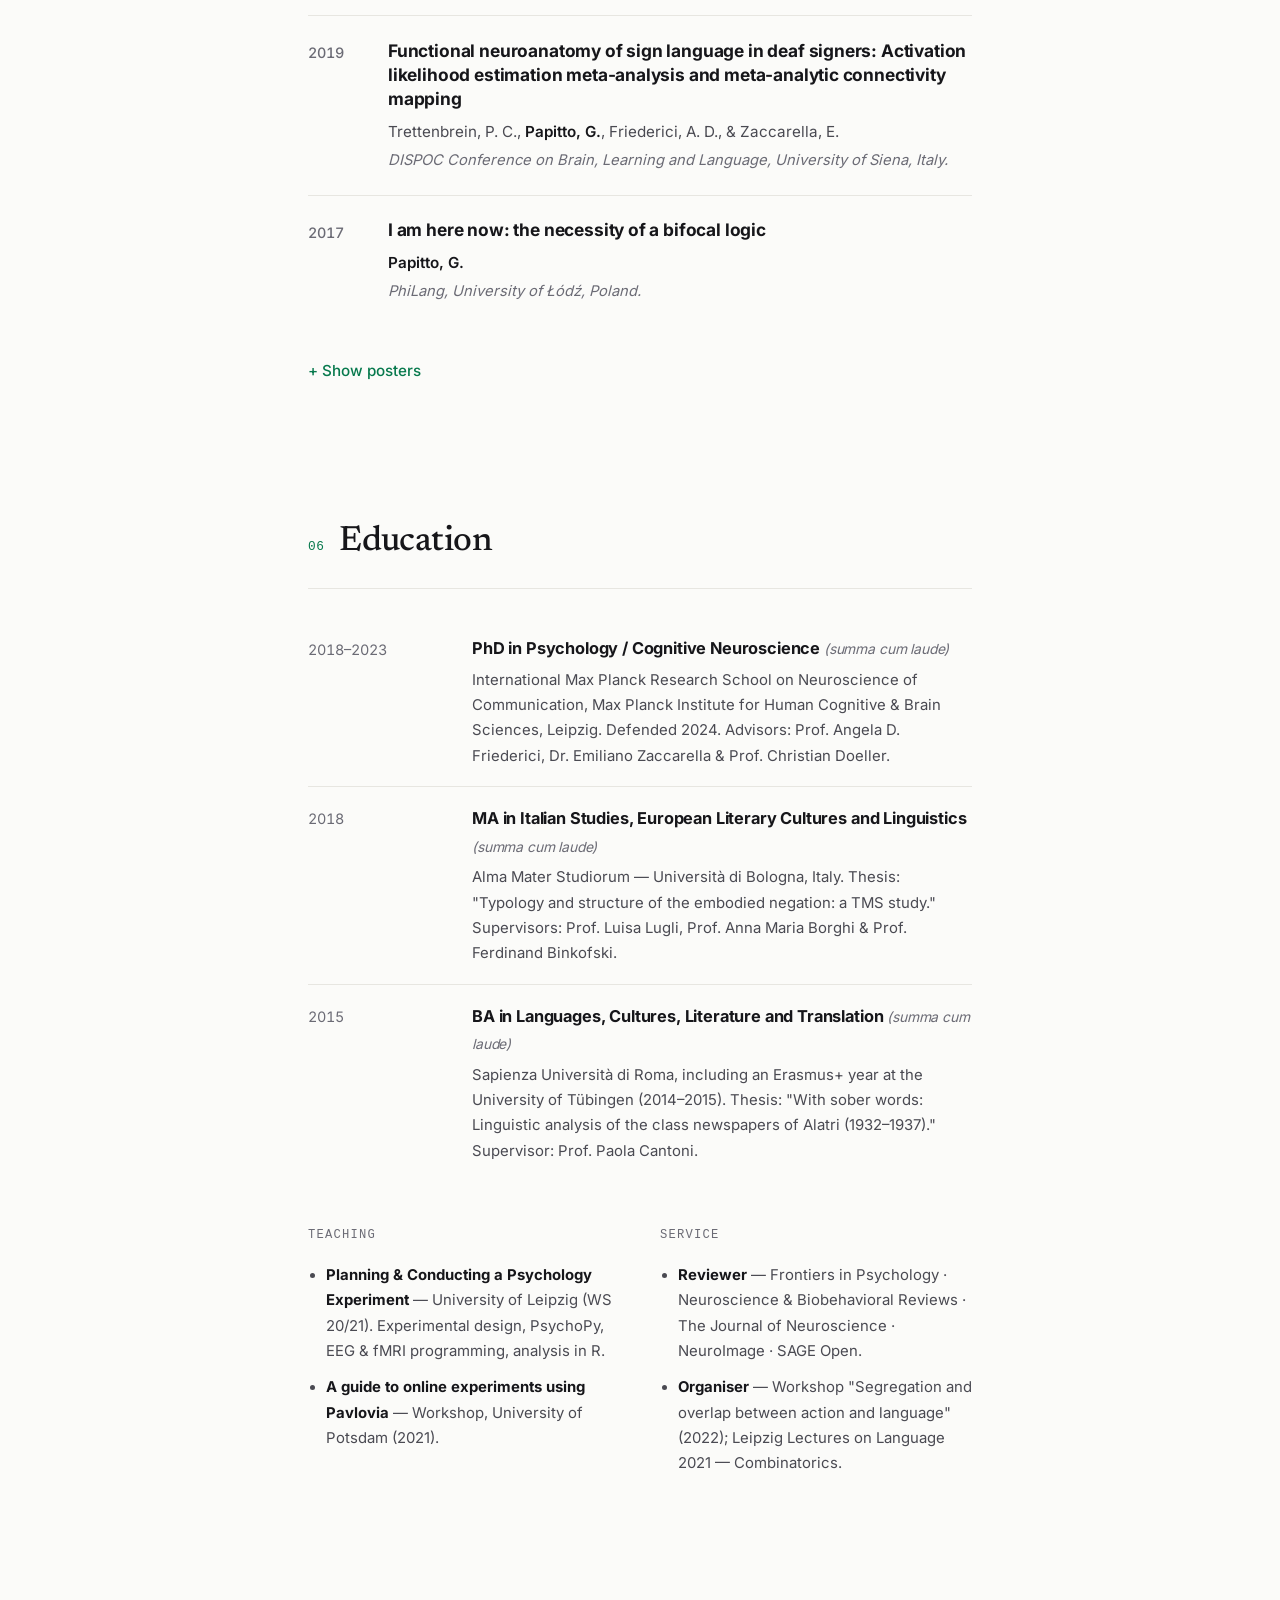
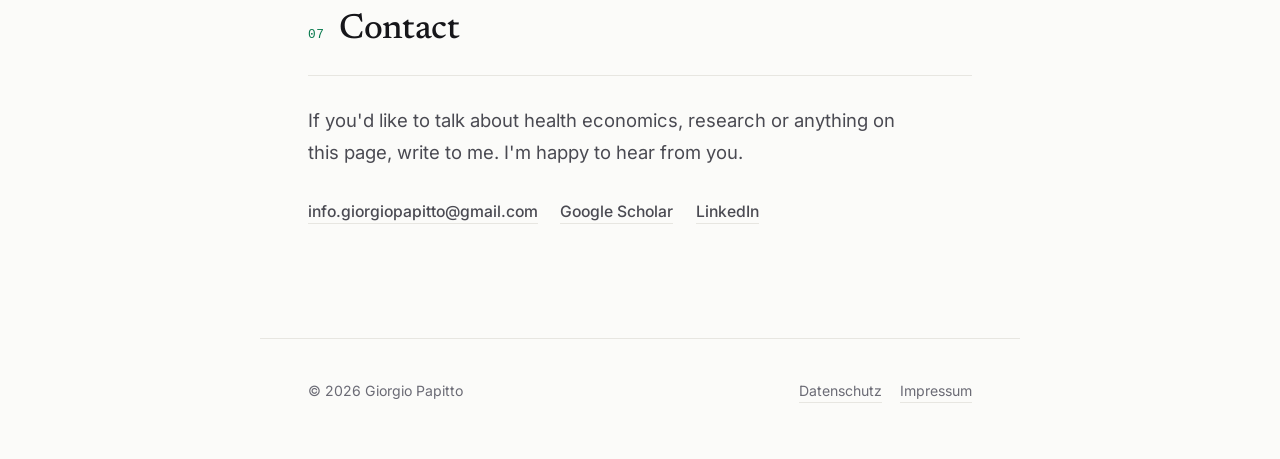
==== commit 4d9d3fcc: "Fix the January draft's About, Aachen, and Education lines. Name the GAIA apps so "them" has a refer" ====
--- a/index.html
+++ b/index.html
@@ -118,13 +118,13 @@
           people from different fields, and getting things done.
         </p>
         <p>
-          That led me to digital therapeutics. For three years I worked at GAIA, looking at
-          patient data and the evidence behind them. I also supported partnerships with pharma
-          companies in Europe, Asia and the US.
+          That led me to digital therapeutics. For three years I worked at GAIA on apps for
+          depression and insomnia, looking at patient data and the evidence behind them. I also
+          supported partnerships with pharma companies in Europe, Asia and the US.
         </p>
         <p>
-          Since January 2027 I work in health economics and outcomes research at Merz
-          Therapeutics in Frankfurt.
+          Since January 2027 I have been working in health economics and outcomes research at
+          Merz Therapeutics in Frankfurt.
         </p>
         <p>
           Outside work I play badminton, write poetry and listen to a lot of music, mostly
@@ -202,7 +202,7 @@
             <h3>Research Assistant, RWTH Aachen University</h3>
             <p>Internship in clinical cognitive neuroscience at the Department of Neurology.</p>
             <ul class="timeline__points">
-              <li>Ran the TMS experiments for my master's thesis.</li>
+              <li>Ran the TMS experiments for my master's thesis</li>
             </ul>
           </div>
         </li>
@@ -485,29 +485,22 @@
         <li class="timeline__item">
           <span class="timeline__date">2018–2023</span>
           <div class="timeline__body">
-            <h3>PhD — Psychology / Cognitive Neuroscience <em>(summa cum laude)</em></h3>
+            <h3>PhD in Psychology / Cognitive Neuroscience <em>(summa cum laude)</em></h3>
             <p>International Max Planck Research School on Neuroscience of Communication, Max Planck Institute for Human Cognitive &amp; Brain Sciences, Leipzig. Defended 2024. Advisors: Prof. Angela D. Friederici, Dr. Emiliano Zaccarella &amp; Prof. Christian Doeller.</p>
           </div>
         </li>
         <li class="timeline__item">
           <span class="timeline__date">2018</span>
           <div class="timeline__body">
-            <h3>MA — Italian Studies, European Literary Cultures, Linguistics <em>(summa cum laude)</em></h3>
+            <h3>MA in Italian Studies, European Literary Cultures and Linguistics <em>(summa cum laude)</em></h3>
             <p>Alma Mater Studiorum — Università di Bologna, Italy. Thesis: "Typology and structure of the embodied negation: a TMS study." Supervisors: Prof. Luisa Lugli, Prof. Anna Maria Borghi &amp; Prof. Ferdinand Binkofski.</p>
           </div>
         </li>
         <li class="timeline__item">
-          <span class="timeline__date">2014–2015</span>
-          <div class="timeline__body">
-            <h3>Erasmus+ Scholarship</h3>
-            <p>Faculty of Philosophy, University of Tübingen, Germany.</p>
-          </div>
-        </li>
-        <li class="timeline__item">
           <span class="timeline__date">2015</span>
           <div class="timeline__body">
-            <h3>BA — Languages, Cultures, Literature, Translation <em>(summa cum laude)</em></h3>
-            <p>Faculty of Philosophy and Letters, Sapienza Università di Roma, Italy. Thesis: "With sober words: Linguistic analysis of the class newspapers of Alatri (1932–1937)." Supervisor: Prof. Paola Cantoni.</p>
+            <h3>BA in Languages, Cultures, Literature and Translation <em>(summa cum laude)</em></h3>
+            <p>Sapienza Università di Roma, including an Erasmus+ year at the University of Tübingen (2014–2015). Thesis: "With sober words: Linguistic analysis of the class newspapers of Alatri (1932–1937)." Supervisor: Prof. Paola Cantoni.</p>
           </div>
         </li>
       </ul>
--- a/styles.css
+++ b/styles.css
@@ -318,15 +318,16 @@
 
 .tag-groups {
   list-style: none; margin: 1.8rem 0 0; padding: 0;
-  display: flex; flex-direction: column; gap: .75rem;
+  color: var(--ink-soft); font-size: .93rem;
 }
 .tag-groups li {
-  margin: 0; color: var(--ink-soft); font-size: .95rem; max-width: 68ch;
+  margin: 0; max-width: 68ch;
+  padding: .5rem 0; border-top: 1px solid var(--line);
 }
 .tag-groups span {
   display: block; margin-bottom: .15rem;
   font-family: var(--font-mono);
-  font-size: .7rem; letter-spacing: .08em; text-transform: uppercase;
+  font-size: .72rem; letter-spacing: .08em; text-transform: uppercase;
   color: var(--ink-faint);
 }
 
@@ -396,6 +397,7 @@
 .posters summary {
   cursor: pointer; color: var(--accent); font-size: .95rem; font-weight: 500;
   list-style: none; width: max-content;
+  margin: 2rem 0 1rem;
 }
 .posters summary::-webkit-details-marker { display: none; }
 .posters summary::before { content: "+ "; }
@@ -433,7 +435,7 @@
 }
 .timeline__item:first-child { border-top: none; }
 .timeline__date { color: var(--ink-faint); font-size: .9rem; font-variant-numeric: tabular-nums; padding-top: .15rem; }
-.timeline__place { display: block; margin-top: .15rem; }
+.timeline__place { display: block; margin-top: .15rem; color: var(--ink-faint); font-size: .85rem; }
 .timeline__body h3 { margin: 0 0 .3rem; font-size: 1.02rem; letter-spacing: -0.01em; }
 .timeline__body h3 em { color: var(--ink-faint); font-weight: 400; font-size: .85em; }
 .timeline__body p { margin: 0; color: var(--ink-soft); font-size: .93rem; }
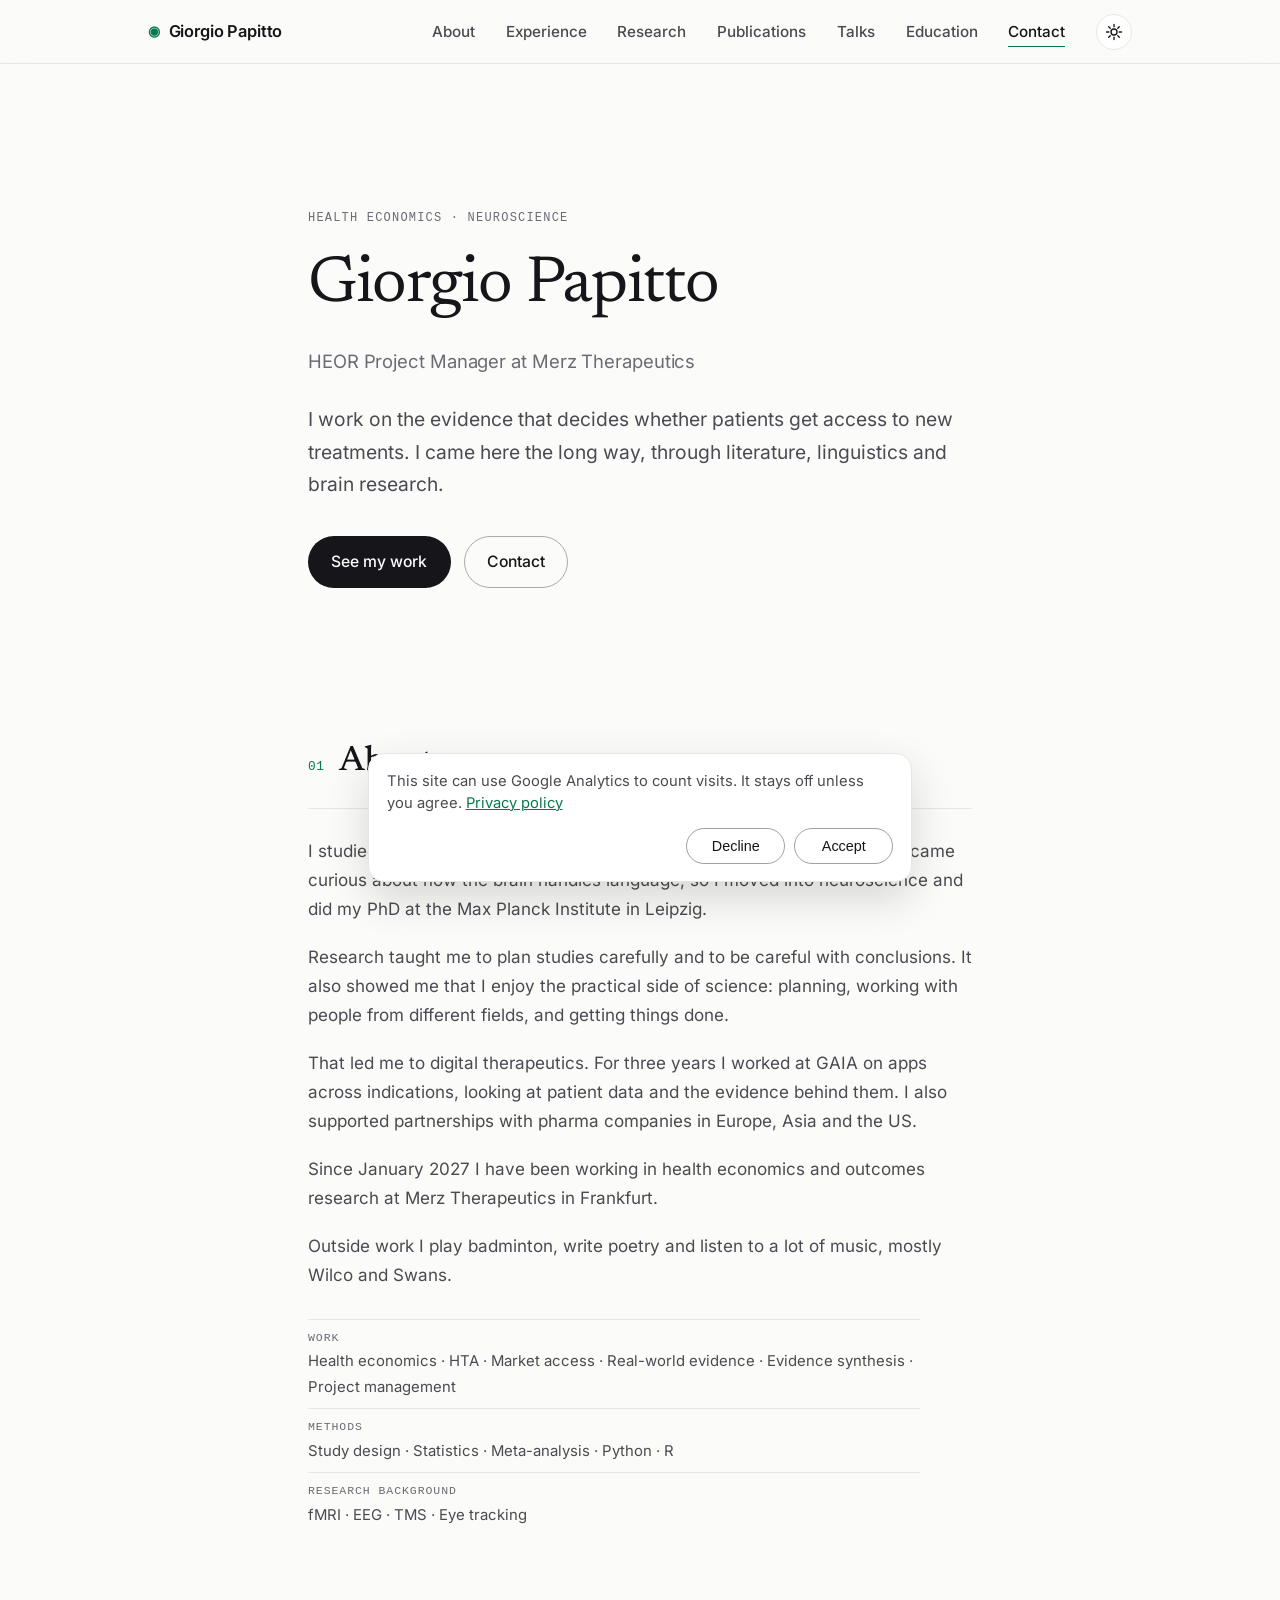
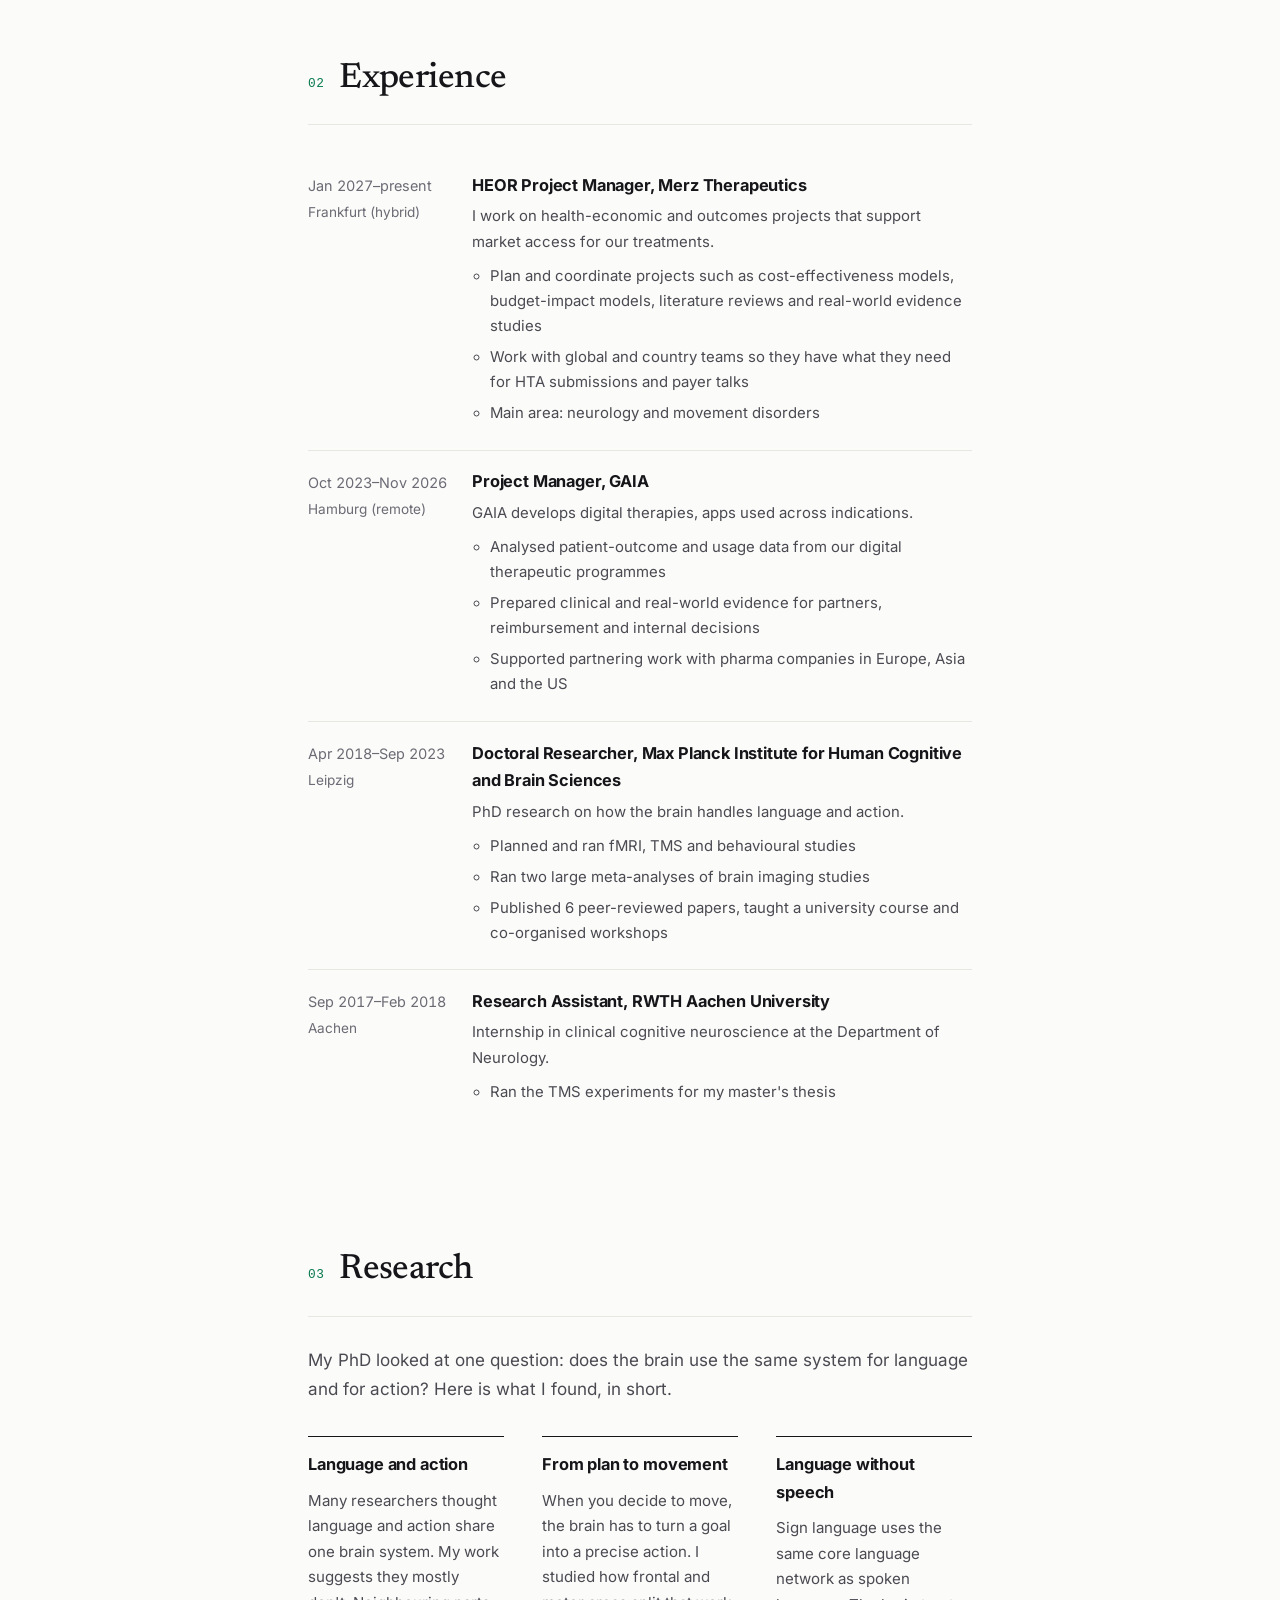
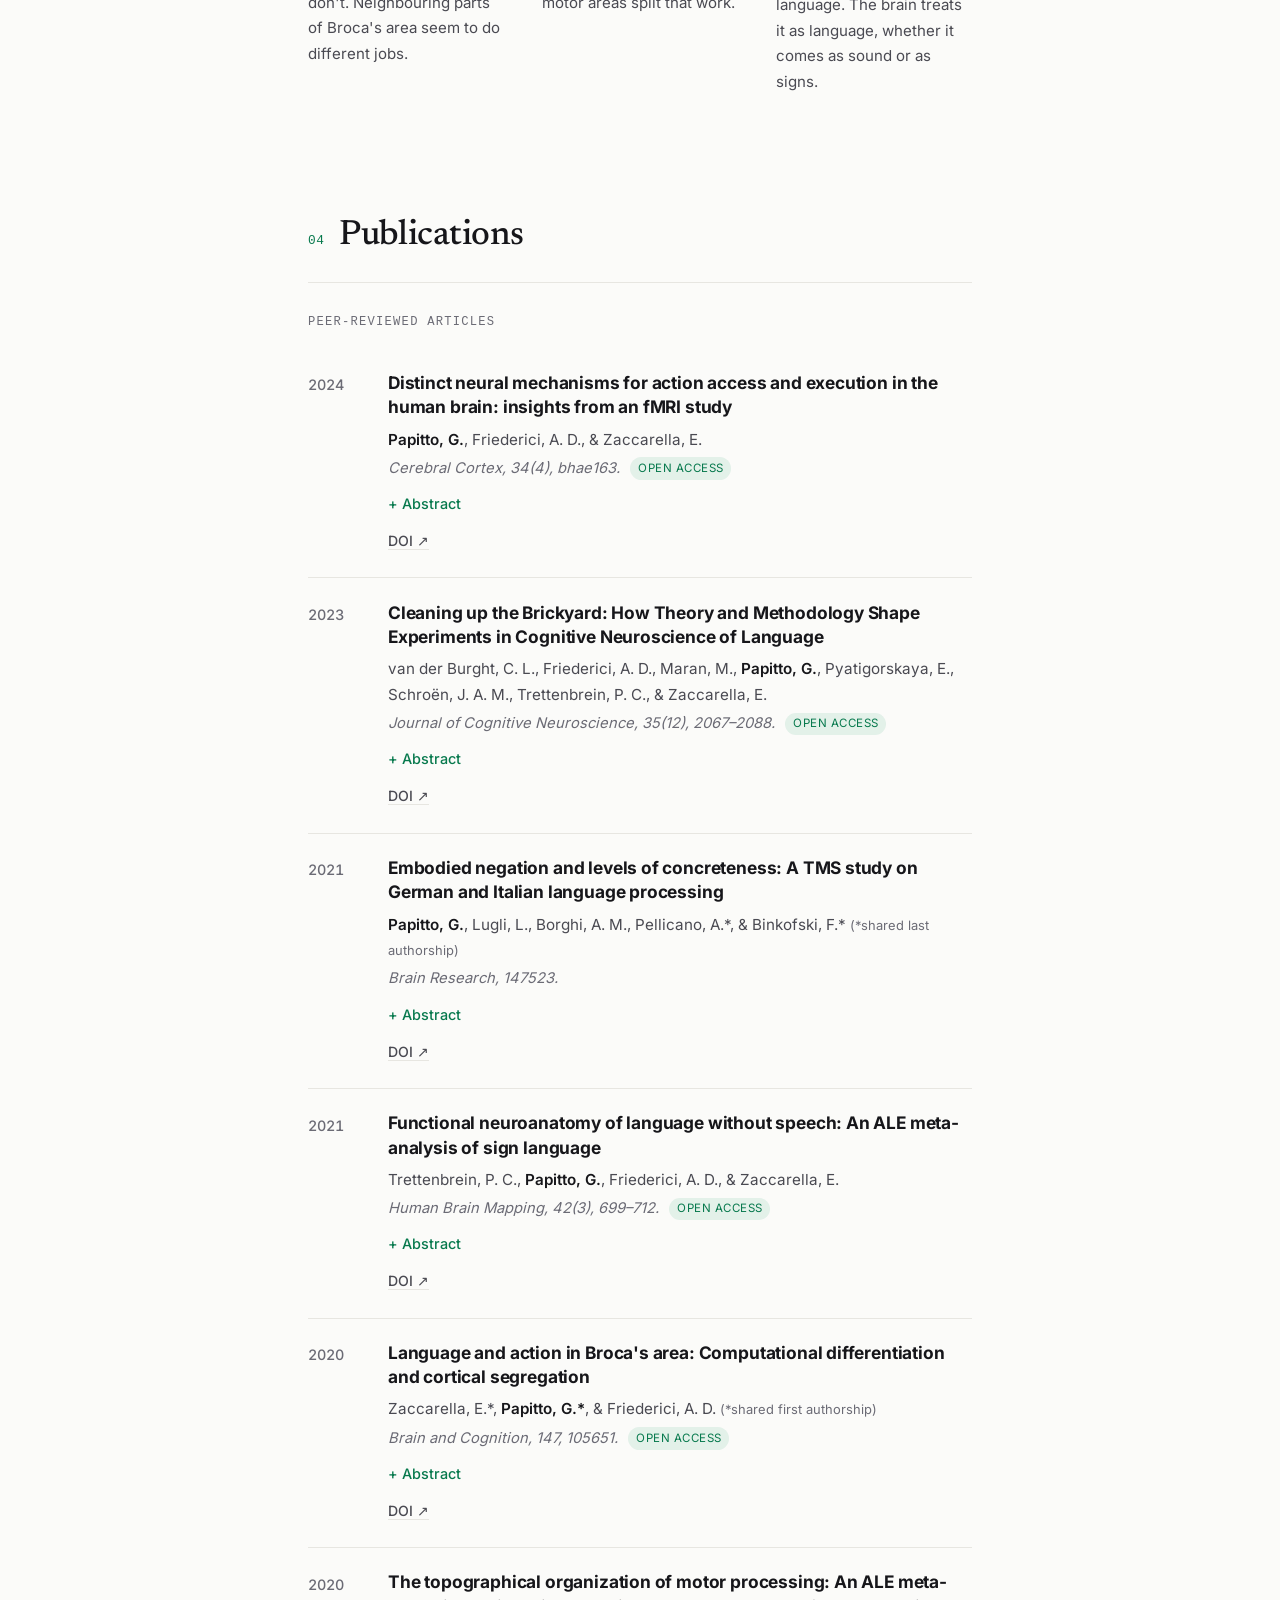
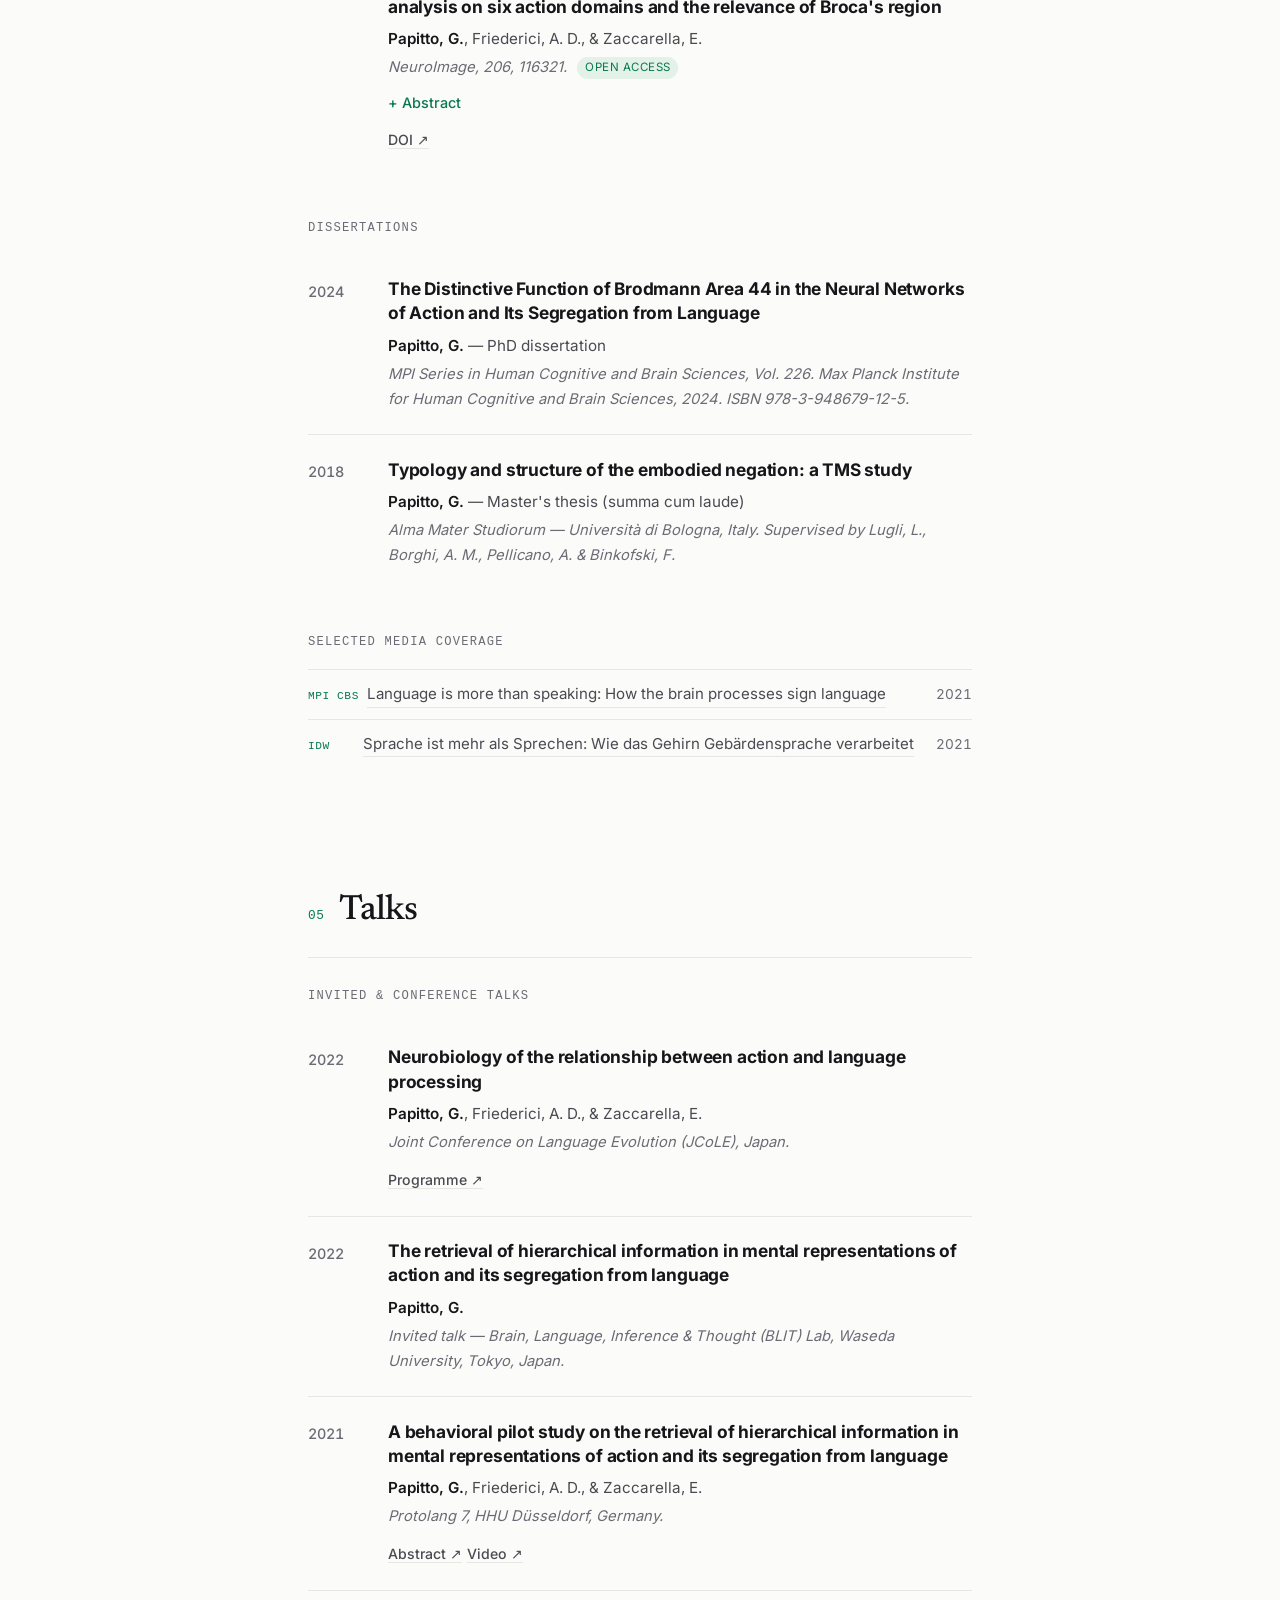
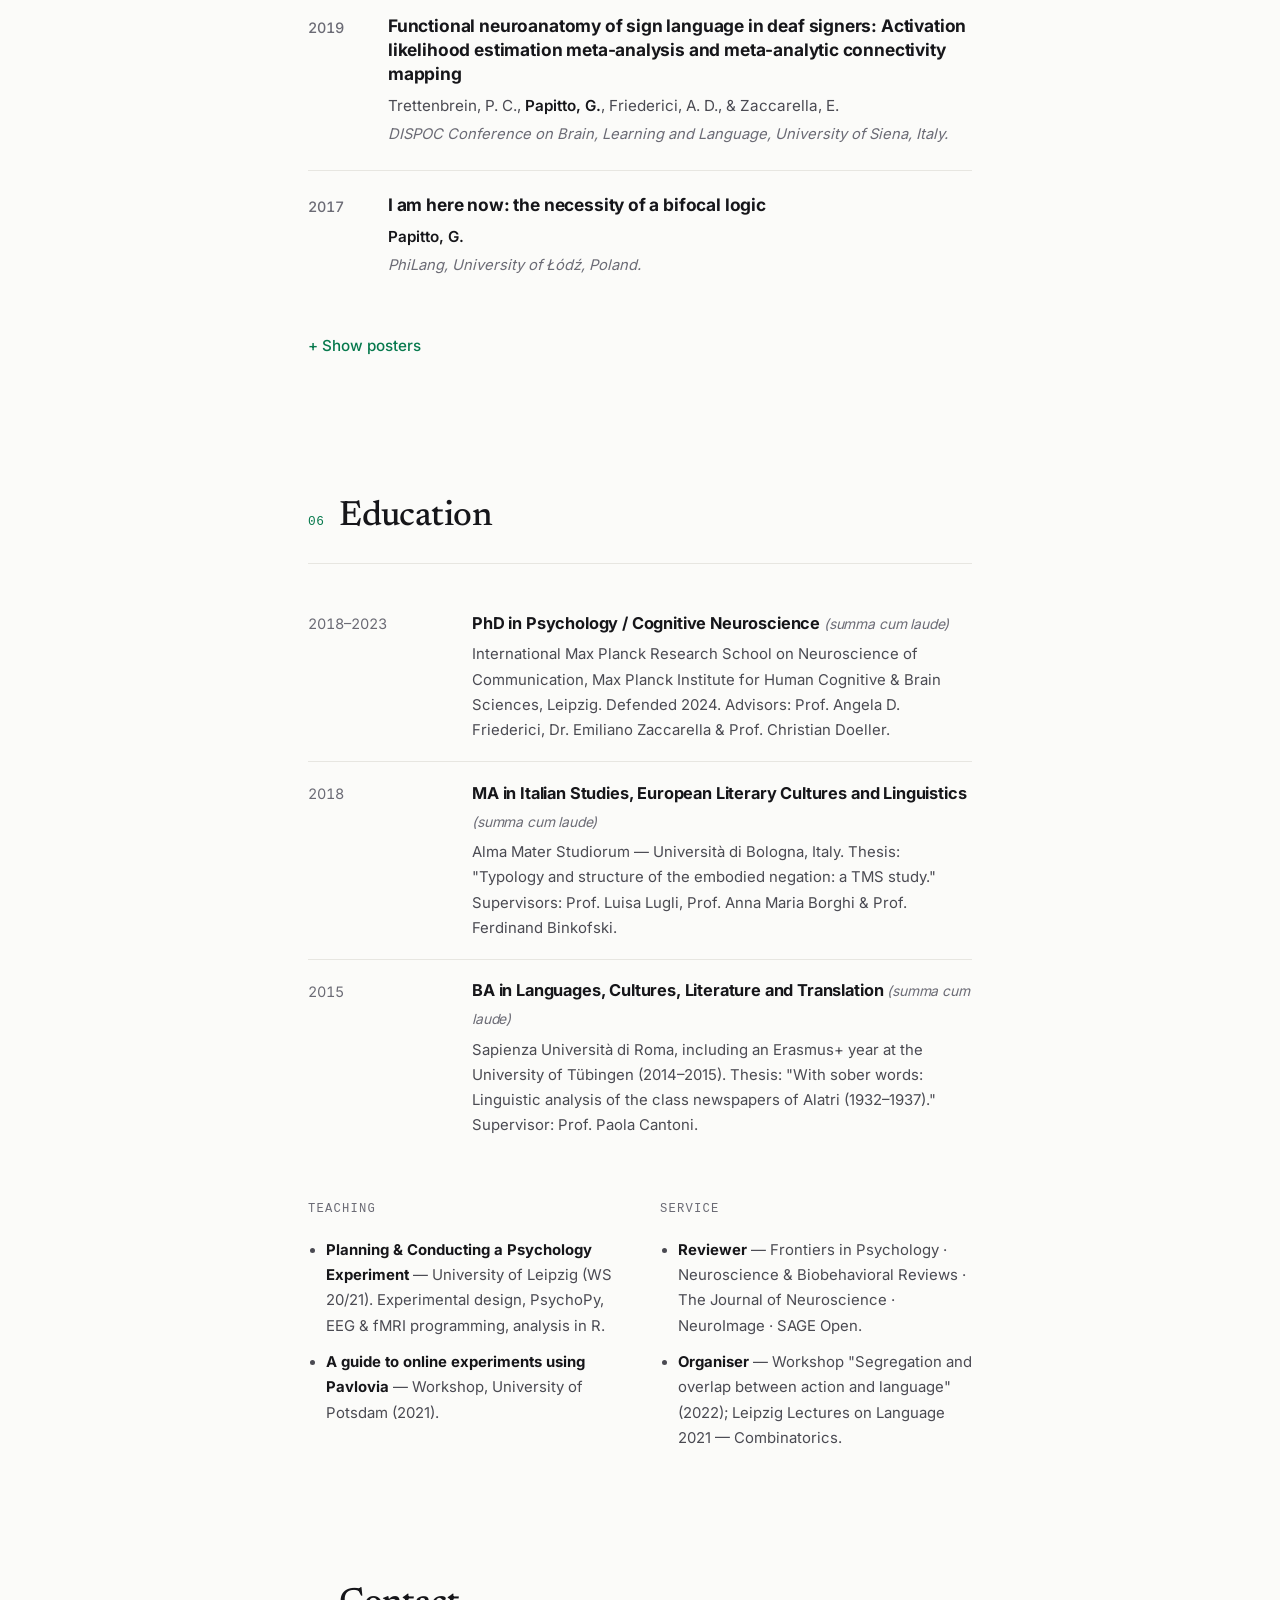
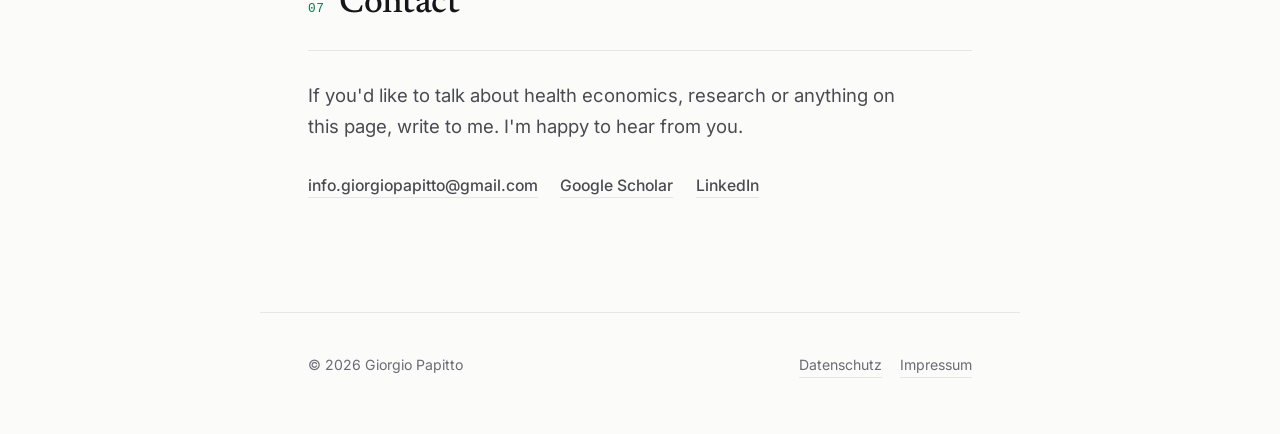
==== commit ef21d50c: "Describe the GAIA apps as spanning indications. Drop the two named conditions from About and Experie" ====
--- a/index.html
+++ b/index.html
@@ -118,9 +118,9 @@
           people from different fields, and getting things done.
         </p>
         <p>
-          That led me to digital therapeutics. For three years I worked at GAIA on apps for
-          depression and insomnia, looking at patient data and the evidence behind them. I also
-          supported partnerships with pharma companies in Europe, Asia and the US.
+          That led me to digital therapeutics. For three years I worked at GAIA on apps across
+          indications, looking at patient data and the evidence behind them. I also supported
+          partnerships with pharma companies in Europe, Asia and the US.
         </p>
         <p>
           Since January 2027 I have been working in health economics and outcomes research at
@@ -176,7 +176,7 @@
           <span class="timeline__date">Oct 2023–Nov 2026<span class="timeline__place">Hamburg (remote)</span></span>
           <div class="timeline__body">
             <h3>Project Manager, GAIA</h3>
-            <p>GAIA develops digital therapies, which are apps that help treat conditions like depression and insomnia.</p>
+            <p>GAIA develops digital therapies, apps used across indications.</p>
             <ul class="timeline__points">
               <li>Analysed patient-outcome and usage data from our digital therapeutic programmes</li>
               <li>Prepared clinical and real-world evidence for partners, reimbursement and internal decisions</li>
